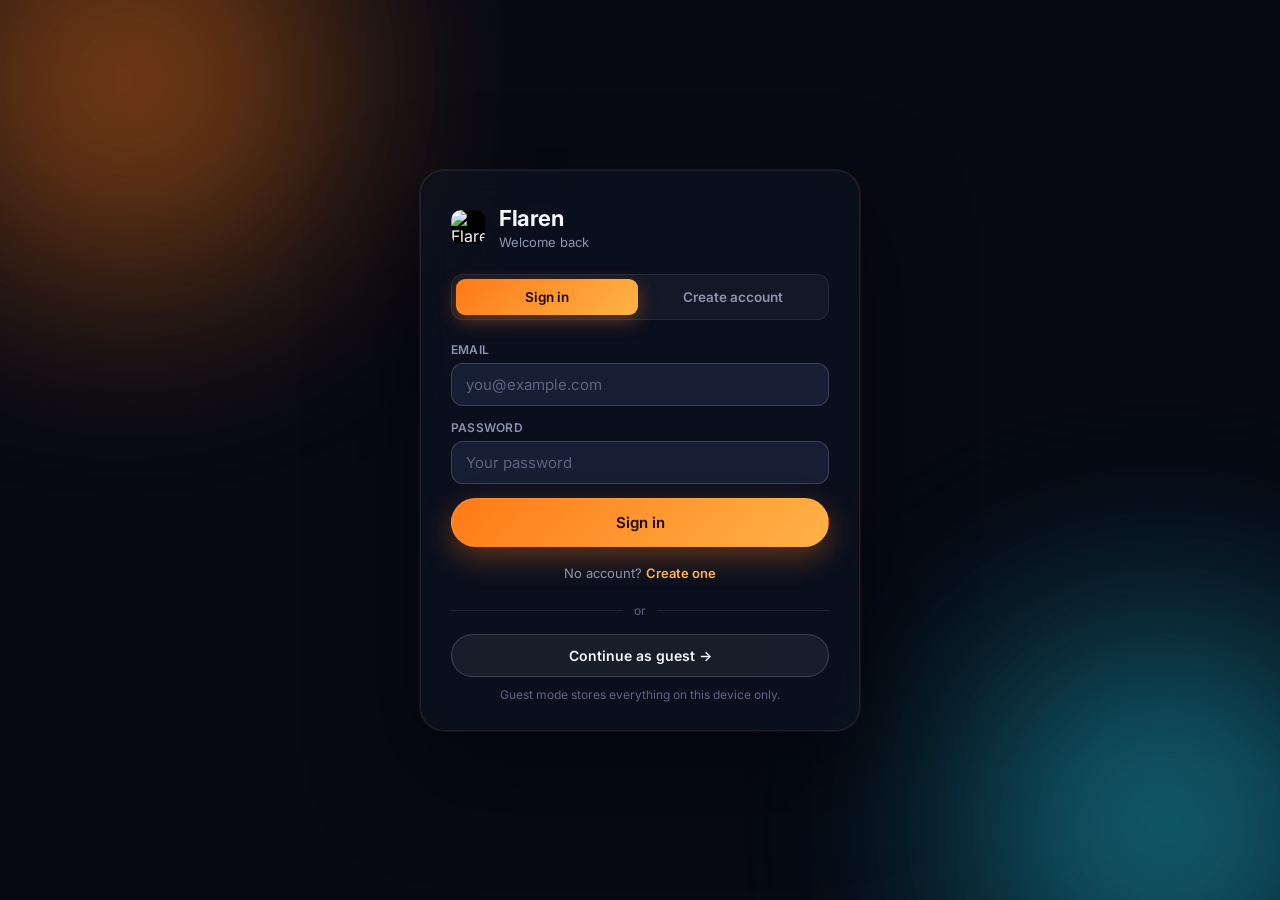
==== app.html @ 756574a3 "Update app.html" ====
<!DOCTYPE html>
<html lang="en">
<head>
  <meta charset="UTF-8" />
  <meta name="viewport" content="width=device-width, initial-scale=1.0" />
  <title>Flaren — Dashboard</title>
  <link rel="icon" type="image/png" href="images/logo.png" />
  <meta name="theme-color" content="#070A14" />
  <link rel="manifest" href="manifest.json" />
  <link rel="apple-touch-icon" href="images/logo.png" />

  <link rel="preconnect" href="https://fonts.googleapis.com" />
  <link rel="preconnect" href="https://fonts.gstatic.com" crossorigin />
  <link href="https://fonts.googleapis.com/css2?family=Inter:wght@300;400;500;600;700;800&display=swap" rel="stylesheet" />

  <link rel="stylesheet" href="style.css" />
  <script defer src="https://cloud.umami.is/script.js" data-website-id="323ddd38-4d0a-4665-8b9a-eb2e2bde48c3"></script>
</head>
<body class="app-body">

  <div class="bg-orbs" aria-hidden="true">
    <span class="orb orb-flame"></span>
    <span class="orb orb-cyan"></span>
  </div>

  <div id="app"></div>

  <script src="auth-client.js"></script>
  <script src="pomodoro.js"></script>
  <script src="calendar.js"></script>
  <script src="water.js"></script>
  <script src="ask.js"></script>
  <script src="snake-mobile.js"></script>
  <script src="app.js"></script>

  <script>
    if ("serviceWorker" in navigator) {
      window.addEventListener("load", () => navigator.serviceWorker.register("sw.js").catch(()=>{}));
    }
  </script>

</body>
</html>
---- style.css ----
/* =========================================================
   FLAREN — Flame brand design system
   ========================================================= */

:root {
  --bg:        #070A14;
  --surface:   #0F1524;
  --elevated:  #161E33;
  --border:    rgba(255,255,255,0.08);
  --border-hi: rgba(255,255,255,0.16);

  --text:      #F5F7FB;
  --muted:     #8A94AD;
  --muted-2:   #5B6480;

  --flame-1:   #FF7A18;
  --flame-2:   #FFB347;
  --cyan-1:    #22D3EE;
  --cyan-2:    #0EA5E9;

  --danger:    #F43F5E;
  --success:   #22C55E;
  --warning:   #F59E0B;

  --grad-flame: linear-gradient(135deg, #FF7A18, #FFB347);
  --grad-cyan:  linear-gradient(135deg, #22D3EE, #0EA5E9);
  --grad-hero:  linear-gradient(135deg, #FF7A18, #FF5C8A 40%, #22D3EE);

  --radius-sm: 10px;
  --radius:    16px;
  --radius-lg: 22px;

  --ease: cubic-bezier(.16,1,.3,1);
}

/* Light mode (dashboard setting) */
body.light-mode {
  --bg:        #F7F8FC;
  --surface:   #FFFFFF;
  --elevated:  #FFFFFF;
  --border:    rgba(10,20,50,0.08);
  --border-hi: rgba(10,20,50,0.16);
  --text:      #0B1220;
  --muted:     #5B6480;
  --muted-2:   #8A94AD;
}

* { box-sizing: border-box; margin: 0; padding: 0; }

html, body { height: 100%; }

body {
  font-family: 'Inter', system-ui, -apple-system, "Segoe UI", Arial, sans-serif;
  background: var(--bg);
  color: var(--text);
  -webkit-font-smoothing: antialiased;
  -moz-osx-font-smoothing: grayscale;
  overflow-x: hidden;
  min-height: 100vh;
  position: relative;
}

/* ---------- Ambient orbs ---------- */
.bg-orbs {
  position: fixed;
  inset: 0;
  z-index: 0;
  pointer-events: none;
  overflow: hidden;
}
.orb {
  position: absolute;
  border-radius: 50%;
  filter: blur(120px);
  opacity: .55;
  will-change: transform;
}
.orb-flame {
  width: 520px; height: 520px;
  background: radial-gradient(circle, #FF7A18, transparent 70%);
  top: -180px; left: -120px;
  animation: float1 16s ease-in-out infinite alternate;
}
.orb-cyan {
  width: 480px; height: 480px;
  background: radial-gradient(circle, #22D3EE, transparent 70%);
  bottom: -160px; right: -120px;
  animation: float2 18s ease-in-out infinite alternate;
}
.orb-deep {
  width: 600px; height: 600px;
  background: radial-gradient(circle, #7C3AED, transparent 70%);
  top: 40%; left: 50%;
  transform: translate(-50%,-50%);
  animation: float3 22s ease-in-out infinite alternate;
  opacity: .25;
}
@keyframes float1 { to { transform: translate(80px, 60px) scale(1.15); } }
@keyframes float2 { to { transform: translate(-60px, -80px) scale(1.1); } }
@keyframes float3 { to { transform: translate(-50%,-50%) scale(1.3) rotate(40deg); } }

/* Everything sits above the orbs */
body > *:not(.bg-orbs) { position: relative; z-index: 1; }

/* ---------- Common ---------- */
.glass {
  background: rgba(15,21,36,0.55);
  backdrop-filter: blur(24px) saturate(140%);
  -webkit-backdrop-filter: blur(24px) saturate(140%);
  border: 1px solid var(--border);
}
body.light-mode .glass {
  background: rgba(255,255,255,0.75);
}

.grad {
  background: var(--grad-hero);
  -webkit-background-clip: text;
  background-clip: text;
  color: transparent;
}

/* ---------- Buttons ---------- */
.btn {
  display: inline-flex;
  align-items: center;
  justify-content: center;
  gap: 8px;
  padding: 12px 20px;
  border-radius: 999px;
  font-weight: 600;
  font-size: 14px;
  border: 1px solid transparent;
  cursor: pointer;
  text-decoration: none;
  transition: transform .25s var(--ease), box-shadow .25s var(--ease), background .25s var(--ease), border-color .25s var(--ease);
  white-space: nowrap;
  font-family: inherit;
  color: inherit;
  background: transparent;
}
.btn-sm { padding: 8px 14px; font-size: 13px; }
.btn-lg { padding: 14px 24px; font-size: 15px; }

.btn-primary {
  background: var(--grad-flame);
  color: #1A0A00;
  box-shadow: 0 10px 30px rgba(255,122,24,.35), 0 0 0 1px rgba(255,179,71,.2) inset;
}
.btn-primary:hover {
  transform: translateY(-2px);
  box-shadow: 0 16px 40px rgba(255,122,24,.5);
}
.btn-primary .btn-arrow {
  display: inline-block;
  transition: transform .25s var(--ease);
}
.btn-primary:hover .btn-arrow { transform: translateX(4px); }

.btn-ghost {
  background: rgba(255,255,255,0.04);
  border: 1px solid var(--border-hi);
  color: var(--text);
}
.btn-ghost:hover {
  background: rgba(255,255,255,0.08);
  transform: translateY(-2px);
  border-color: rgba(34,211,238,.5);
}

.btn-secondary {
  background: rgba(255,255,255,0.06);
  border: 1px solid var(--border-hi);
  color: var(--text);
}
.btn-secondary:hover { background: rgba(255,255,255,0.1); }

.btn-danger {
  background: rgba(244,63,94,0.15);
  border: 1px solid rgba(244,63,94,0.4);
  color: #FCA5B5;
}
.btn-danger:hover { background: rgba(244,63,94,0.25); }

.btn-small { padding: 6px 12px; font-size: 12px; }

.btn:focus-visible,
a:focus-visible,
input:focus-visible,
select:focus-visible,
textarea:focus-visible,
.hamburger:focus-visible {
  outline: 2px solid var(--cyan-1);
  outline-offset: 2px;
}

/* ---------- Chip ---------- */
.chip {
  display: inline-block;
  padding: 6px 14px;
  border-radius: 999px;
  font-size: 12px;
  font-weight: 600;
  letter-spacing: .02em;
  text-transform: uppercase;
  background: rgba(255,122,24,.1);
  border: 1px solid rgba(255,122,24,.3);
  color: #FFB347;
}

/* =========================================================
   LANDING PAGE
   ========================================================= */

/* NAV */
.nav {
  position: fixed;
  top: 16px;
  left: 50%;
  transform: translateX(-50%);
  width: min(1180px, calc(100% - 32px));
  display: flex;
  align-items: center;
  justify-content: space-between;
  padding: 12px 14px 12px 18px;
  border-radius: 999px;
  z-index: 50;
  transition: box-shadow .3s var(--ease), background .3s var(--ease);
}
.nav.scrolled { box-shadow: 0 20px 60px rgba(0,0,0,.5); }

.brand {
  display: flex;
  align-items: center;
  gap: 10px;
  text-decoration: none;
  color: var(--text);
  font-weight: 700;
  letter-spacing: -0.02em;
}
.brand-logo-img {
  width: 34px;
  height: 34px;
  border-radius: 10px;
  object-fit: cover;
  background: #000;
}
.brand-text { font-size: 17px; }

.nav-links {
  display: flex;
  align-items: center;
  gap: 26px;
}
.nav-links a {
  color: var(--muted);
  text-decoration: none;
  font-size: 14px;
  font-weight: 500;
  transition: color .2s;
  position: relative;
}
.nav-links a:not(.btn)::after {
  content: "";
  position: absolute;
  left: 0; right: 100%;
  bottom: -6px;
  height: 2px;
  background: var(--grad-flame);
  transition: right .3s var(--ease);
}
.nav-links a:not(.btn):hover { color: var(--text); }
.nav-links a:not(.btn):hover::after { right: 0; }

/* HAMBURGER */
.hamburger {
  display: none;
  width: 44px;
  height: 44px;
  border-radius: 12px;
  background: rgba(255,255,255,0.05);
  border: 1px solid var(--border-hi);
  cursor: pointer;
  flex-direction: column;
  align-items: center;
  justify-content: center;
  gap: 5px;
  padding: 0;
}
.hamburger span {
  display: block;
  width: 20px;
  height: 2px;
  border-radius: 999px;
  background: var(--text);
  transition: transform .3s var(--ease), opacity .3s;
}
.hamburger.open span:nth-child(1) { transform: translateY(7px) rotate(45deg); }
.hamburger.open span:nth-child(2) { opacity: 0; }
.hamburger.open span:nth-child(3) { transform: translateY(-7px) rotate(-45deg); }

/* MOBILE MENU */
.mobile-menu {
  display: none;
  position: fixed;
  top: 84px;
  left: 16px;
  right: 16px;
  padding: 20px;
  border-radius: 20px;
  flex-direction: column;
  gap: 14px;
  z-index: 49;
  opacity: 0;
  transform: translateY(-12px);
  pointer-events: none;
  transition: opacity .3s var(--ease), transform .3s var(--ease);
}
.mobile-menu.open {
  opacity: 1;
  transform: translateY(0);
  pointer-events: auto;
}
.mobile-menu a {
  color: var(--text);
  text-decoration: none;
  padding: 12px 6px;
  font-weight: 500;
  border-bottom: 1px solid var(--border);
}
.mobile-menu a:last-child { border-bottom: 0; }

/* HERO */
.hero {
  max-width: 1180px;
  margin: 0 auto;
  padding: 160px 24px 100px;
  display: grid;
  grid-template-columns: 1.1fr 1fr;
  gap: 60px;
  align-items: center;
}
.hero-content { max-width: 620px; }

.hero-title {
  font-size: 62px;
  font-weight: 600;
  line-height: 1.05;
  letter-spacing: -0.035em;
  margin: 20px 0 22px;
}
.hero-title .line {
  display: block;
  opacity: 0;
  transform: translateY(28px);
  animation: fadeUp .9s var(--ease) forwards;
}
.hero-title .line:nth-child(1) { animation-delay: .05s; }
.hero-title .line:nth-child(2) { animation-delay: .15s; }
.hero-title .line:nth-child(3) { animation-delay: .25s; }

@keyframes fadeUp {
  to { opacity: 1; transform: translateY(0); }
}

.chip {
  opacity: 0;
  transform: translateY(20px);
  animation: fadeUp .8s var(--ease) .0s forwards;
}

.hero-sub {
  font-size: 17px;
  line-height: 1.6;
  color: var(--muted);
  max-width: 540px;
  margin-bottom: 32px;
  opacity: 0;
  transform: translateY(20px);
  animation: fadeUp .8s var(--ease) .35s forwards;
}

.hero-actions {
  display: flex;
  gap: 12px;
  flex-wrap: wrap;
  margin-bottom: 22px;
  opacity: 0;
  transform: translateY(20px);
  animation: fadeUp .8s var(--ease) .5s forwards;
}

.hero-hint {
  color: var(--muted-2);
  font-size: 13px;
  display: flex;
  align-items: center;
  gap: 8px;
  opacity: 0;
  transform: translateY(20px);
  animation: fadeUp .8s var(--ease) .65s forwards;
}
.dot-live {
  width: 8px; height: 8px;
  border-radius: 50%;
  background: var(--success);
  box-shadow: 0 0 0 0 rgba(34,197,94,.6);
  animation: pulseDot 2s ease-out infinite;
}
@keyframes pulseDot {
  0% { box-shadow: 0 0 0 0 rgba(34,197,94,.6); }
  100% { box-shadow: 0 0 0 12px rgba(34,197,94,0); }
}

/* HERO PREVIEW (fake app) */
.hero-preview {
  border-radius: 22px;
  padding: 14px;
  box-shadow: 0 40px 80px rgba(0,0,0,.5), 0 0 0 1px rgba(255,255,255,.06);
  opacity: 0;
  transform: translateY(40px) scale(.96);
  animation: fadeUp 1s var(--ease) .4s forwards;
}
.preview-topbar {
  display: flex;
  align-items: center;
  gap: 6px;
  padding: 4px 4px 12px;
}
.preview-topbar .dot { width: 10px; height: 10px; border-radius: 50%; }
.dot.red { background: #FF5F56; }
.dot.amber { background: #FFBD2E; }
.dot.green { background: #27C93F; }
.preview-url {
  margin-left: 12px;
  font-size: 11px;
  color: var(--muted-2);
  background: rgba(255,255,255,.04);
  padding: 4px 10px;
  border-radius: 6px;
}
.preview-body {
  display: grid;
  grid-template-columns: 60px 1fr;
  gap: 10px;
  border-radius: 14px;
  overflow: hidden;
  background: rgba(0,0,0,0.3);
  padding: 12px;
  min-height: 300px;
}
.preview-side {
  border-radius: 10px;
  background: linear-gradient(180deg, rgba(255,122,24,.15), rgba(34,211,238,.1));
}
.preview-main { display: flex; flex-direction: column; gap: 10px; }
.preview-search {
  height: 36px;
  border-radius: 10px;
  background: linear-gradient(90deg, rgba(255,122,24,.35), rgba(34,211,238,.35));
  animation: shimmer 3s linear infinite;
  background-size: 200% 100%;
}
@keyframes shimmer {
  0% { background-position: 0% 0; }
  100% { background-position: 200% 0; }
}
.preview-grid {
  display: grid;
  grid-template-columns: repeat(3, 1fr);
  gap: 8px;
  flex: 1;
}
.preview-card {
  border-radius: 10px;
  background: rgba(255,255,255,0.05);
  border: 1px solid var(--border);
  animation: pulseCard 3s ease-in-out infinite;
}
.preview-card:nth-child(2) { animation-delay: .2s; }
.preview-card:nth-child(3) { animation-delay: .4s; }
.preview-card:nth-child(5) { animation-delay: .6s; }
@keyframes pulseCard {
  0%, 100% { opacity: .7; }
  50% { opacity: 1; }
}

/* SECTIONS */
.section {
  max-width: 1180px;
  margin: 0 auto;
  padding: 100px 24px;
}
.section-head {
  text-align: center;
  margin-bottom: 60px;
}
.section-head h2 {
  font-size: 44px;
  font-weight: 600;
  letter-spacing: -0.035em;
  line-height: 1.1;
  margin: 14px 0 12px;
}
.section-head p {
  color: var(--muted);
  font-size: 17px;
}

/* FEATURES */
.features-grid {
  display: grid;
  grid-template-columns: repeat(auto-fit, minmax(280px, 1fr));
  gap: 18px;
}
.feature-card {
  background: var(--surface);
  border: 1px solid var(--border);
  border-radius: var(--radius);
  padding: 26px;
  transition: transform .35s var(--ease), border-color .35s, box-shadow .35s;
  position: relative;
  overflow: hidden;
}
.feature-card::before {
  content: "";
  position: absolute;
  inset: -1px;
  border-radius: inherit;
  padding: 1px;
  background: var(--grad-flame);
  -webkit-mask: linear-gradient(#000 0 0) content-box, linear-gradient(#000 0 0);
  -webkit-mask-composite: xor;
          mask-composite: exclude;
  opacity: 0;
  transition: opacity .35s;
  pointer-events: none;
}
.feature-card:hover {
  transform: translateY(-6px);
  box-shadow: 0 24px 50px rgba(255,122,24,.15);
}
.feature-card:hover::before { opacity: 1; }

.feature-icon {
  width: 52px;
  height: 52px;
  border-radius: 14px;
  display: grid;
  place-items: center;
  font-size: 24px;
  margin-bottom: 18px;
}
.feature-icon.flame {
  background: rgba(255,122,24,.12);
  border: 1px solid rgba(255,122,24,.3);
  box-shadow: 0 0 30px rgba(255,122,24,.2);
}
.feature-icon.cyan {
  background: rgba(34,211,238,.12);
  border: 1px solid rgba(34,211,238,.3);
  box-shadow: 0 0 30px rgba(34,211,238,.2);
}
.feature-card h3 {
  font-size: 18px;
  font-weight: 600;
  margin-bottom: 8px;
  letter-spacing: -0.02em;
}
.feature-card p {
  color: var(--muted);
  font-size: 14.5px;
  line-height: 1.55;
}

/* PRICING */
.pricing-grid {
  display: grid;
  grid-template-columns: repeat(auto-fit, minmax(260px, 1fr));
  gap: 20px;
  align-items: stretch;
}
.pricing-card {
  background: var(--surface);
  border: 1px solid var(--border);
  border-radius: var(--radius-lg);
  padding: 32px 26px;
  position: relative;
  display: flex;
  flex-direction: column;
  transition: transform .35s var(--ease), border-color .35s, box-shadow .35s;
}
.pricing-card:hover {
  transform: translateY(-6px);
  border-color: var(--border-hi);
  box-shadow: 0 30px 60px rgba(0,0,0,.4);
}
.pricing-card.highlight {
  border: 1px solid rgba(255,122,24,.5);
  box-shadow: 0 0 0 1px rgba(255,122,24,.2), 0 20px 60px rgba(255,122,24,.25);
  background: linear-gradient(180deg, rgba(255,122,24,.06), transparent 40%), var(--surface);
}
.pricing-card.highlight:hover {
  box-shadow: 0 0 0 1px rgba(255,122,24,.4), 0 30px 70px rgba(255,122,24,.4);
}
.ribbon {
  position: absolute;
  top: -12px;
  left: 50%;
  transform: translateX(-50%);
  padding: 5px 14px;
  border-radius: 999px;
  background: var(--grad-flame);
  color: #1A0A00;
  font-size: 11px;
  font-weight: 700;
  letter-spacing: .06em;
  text-transform: uppercase;
  white-space: nowrap;
}
.pricing-card h3 {
  font-size: 18px;
  font-weight: 600;
  margin-bottom: 14px;
  letter-spacing: -0.02em;
}
.price {
  font-size: 44px;
  font-weight: 700;
  letter-spacing: -0.04em;
  margin-bottom: 24px;
}
.price span { background: var(--grad-hero); -webkit-background-clip: text; background-clip: text; color: transparent; }
.price small {
  font-size: 14px;
  font-weight: 400;
  color: var(--muted);
  margin-left: 6px;
}
.pricing-card ul {
  list-style: none;
  margin-bottom: 26px;
  flex: 1;
}
.pricing-card li {
  padding: 8px 0;
  font-size: 14.5px;
  color: var(--muted);
  border-bottom: 1px solid var(--border);
  position: relative;
  padding-left: 22px;
}
.pricing-card li:last-child { border-bottom: 0; }
.pricing-card li::before {
  content: "✓";
  position: absolute;
  left: 0;
  color: var(--cyan-1);
  font-weight: 700;
}

/* FAQ */
.faq-list { max-width: 760px; margin: 0 auto; display: flex; flex-direction: column; gap: 12px; }
.faq-item {
  background: var(--surface);
  border: 1px solid var(--border);
  border-radius: var(--radius);
  padding: 18px 22px;
  transition: border-color .3s, transform .3s var(--ease);
}
.faq-item[open] { border-color: rgba(255,122,24,.4); }
.faq-item summary {
  cursor: pointer;
  font-weight: 600;
  font-size: 15px;
  list-style: none;
  display: flex;
  justify-content: space-between;
  align-items: center;
  gap: 16px;
}
.faq-item summary::-webkit-details-marker { display: none; }
.faq-item summary::after {
  content: "+";
  font-size: 22px;
  color: var(--flame-1);
  transition: transform .3s var(--ease);
  font-weight: 300;
}
.faq-item[open] summary::after { transform: rotate(45deg); }
.faq-item p {
  color: var(--muted);
  font-size: 14.5px;
  line-height: 1.6;
  margin-top: 12px;
}

/* FOOTER */
.footer {
  max-width: 1180px;
  margin: 60px auto 0;
  padding: 40px 24px 60px;
  display: flex;
  align-items: center;
  justify-content: space-between;
  gap: 20px;
  border-top: 1px solid var(--border);
  flex-wrap: wrap;
}
.footer-brand {
  display: flex;
  align-items: center;
  gap: 10px;
  font-weight: 700;
  font-size: 16px;
}
.footer-copy { color: var(--muted-2); font-size: 13px; }

/* Scroll reveal */
.reveal {
  opacity: 0;
  transform: translateY(30px);
  transition: opacity .8s var(--ease), transform .8s var(--ease);
}
.reveal.in-view { opacity: 1; transform: translateY(0); }

/* =========================================================
   DASHBOARD
   ========================================================= */

.app-body { overflow-x: hidden; }

.app-layout {
  display: flex;
  min-height: 100vh;
  position: relative;
}

/* SIDEBAR */
.sidebar {
  width: 260px;
  flex: none;
  background: var(--surface);
  border-right: 1px solid var(--border);
  padding: 22px 16px;
  display: flex;
  flex-direction: column;
  position: sticky;
  top: 0;
  height: 100vh;
  overflow-y: auto;
  z-index: 40;
  transition: transform .35s var(--ease);
}
.sidebar .brand {
  padding: 0 8px 22px;
  border-bottom: 1px solid var(--border);
  margin-bottom: 18px;
}
.sidebar .brand h1 {
  font-size: 16px;
  font-weight: 700;
  letter-spacing: -0.02em;
}
.sidebar .brand p {
  font-size: 11px;
  color: var(--muted-2);
  margin-top: 3px;
}

.sidebar-menu {
  display: flex;
  flex-direction: column;
  gap: 4px;
  flex: 1;
}
.menu-button {
  display: flex;
  align-items: center;
  gap: 12px;
  padding: 11px 12px;
  border-radius: 12px;
  background: transparent;
  border: 1px solid transparent;
  color: var(--muted);
  font-family: inherit;
  font-size: 14.5px;
  font-weight: 500;
  cursor: pointer;
  text-align: left;
  position: relative;
  transition: all .25s var(--ease);
  width: 100%;
}
.menu-button:hover {
  color: var(--text);
  background: rgba(255,255,255,0.04);
}
.menu-button.active {
  color: var(--text);
  background: linear-gradient(90deg, rgba(255,122,24,.12), rgba(255,122,24,.02));
  border-color: rgba(255,122,24,.25);
}
.menu-button.active::before {
  content: "";
  position: absolute;
  left: -16px;
  top: 50%;
  transform: translateY(-50%);
  width: 3px;
  height: 22px;
  border-radius: 999px;
  background: var(--grad-flame);
  box-shadow: 0 0 12px rgba(255,122,24,.7);
}
.menu-button.active span { color: var(--text); }

#backHome { margin-top: 14px; }

/* MAIN */
.main-content {
  flex: 1;
  padding: 28px 32px 60px;
  min-width: 0;
  max-width: 1400px;
}

/* TOPBAR */
.topbar {
  display: flex;
  align-items: flex-start;
  justify-content: space-between;
  gap: 20px;
  margin-bottom: 26px;
  flex-wrap: wrap;
}
.topbar h2 {
  font-size: 26px;
  font-weight: 600;
  letter-spacing: -0.025em;
}
.topbar p {
  color: var(--muted);
  margin-top: 6px;
  font-size: 14px;
}

.dash-actions {
  display: flex;
  gap: 10px;
  align-items: center;
  flex-wrap: wrap;
}

/* INPUTS */
input, textarea, select {
  font-family: inherit;
  font-size: 14px;
  padding: 11px 14px;
  border: 1px solid var(--border-hi);
  border-radius: 12px;
  background: var(--elevated);
  color: var(--text);
  outline: none;
  width: 100%;
  transition: border-color .2s, box-shadow .2s;
}
input::placeholder, textarea::placeholder { color: var(--muted-2); }
input:focus, textarea:focus, select:focus {
  border-color: var(--flame-1);
  box-shadow: 0 0 0 3px rgba(255,122,24,.15);
}
textarea { resize: vertical; min-height: 90px; }

/* DASH HERO CARD */
.dash-hero {
  position: relative;
  border-radius: 20px;
  padding: 26px 28px;
  margin-bottom: 26px;
  overflow: hidden;
  background: var(--surface);
  border: 1px solid var(--border);
}
.dash-hero::before {
  content: "";
  position: absolute;
  inset: 0;
  border-radius: inherit;
  padding: 1px;
  background: linear-gradient(120deg, #FF7A18, #FF5C8A, #22D3EE, #FF7A18);
  background-size: 300% 300%;
  -webkit-mask: linear-gradient(#000 0 0) content-box, linear-gradient(#000 0 0);
  -webkit-mask-composite: xor;
          mask-composite: exclude;
  animation: borderFlow 8s linear infinite;
  pointer-events: none;
}
@keyframes borderFlow {
  0%   { background-position: 0% 50%; }
  100% { background-position: 300% 50%; }
}
.dash-hero::after {
  content: "";
  position: absolute;
  inset: 0;
  background: radial-gradient(circle at 85% 20%, rgba(255,122,24,.12), transparent 45%),
              radial-gradient(circle at 15% 90%, rgba(34,211,238,.1), transparent 45%);
  pointer-events: none;
}
.dash-hero-inner { position: relative; z-index: 1; }

.dash-clock {
  position: absolute;
  top: 22px;
  right: 26px;
  text-align: right;
  z-index: 2;
}
.dash-clock .time {
  font-size: 30px;
  font-weight: 300;
  letter-spacing: -0.03em;
  line-height: 1;
  font-variant-numeric: tabular-nums;
  background: var(--grad-hero);
  -webkit-background-clip: text;
  background-clip: text;
  color: transparent;
}
.dash-clock .date {
  font-size: 12px;
  color: var(--muted-2);
  margin-top: 5px;
}

.dash-hero h2 {
  font-size: 20px;
  font-weight: 600;
  margin-bottom: 6px;
}
.dash-hero p {
  color: var(--muted);
  font-size: 13.5px;
  margin-bottom: 18px;
}

.dash-search-wrap {
  display: flex;
  gap: 8px;
  align-items: center;
  background: rgba(255,255,255,0.04);
  border: 1px solid var(--border-hi);
  border-radius: 14px;
  padding: 6px 6px 6px 6px;
  max-width: 680px;
  transition: box-shadow .3s;
}
.dash-search-wrap:focus-within {
  box-shadow: 0 0 0 3px rgba(255,122,24,.2);
  border-color: var(--flame-1);
}
.dash-search-wrap select {
  background: rgba(255,255,255,0.05);
  border: none;
  color: var(--text);
  font-weight: 600;
  padding: 9px 12px;
  border-radius: 10px;
  width: auto;
  cursor: pointer;
}
.dash-search-wrap select:focus { box-shadow: none; }
.dash-search-wrap input {
  background: transparent;
  border: none;
  padding: 10px 8px;
  flex: 1;
  font-size: 15px;
}
.dash-search-wrap input:focus { box-shadow: none; }
.dash-search-wrap button {
  background: var(--grad-flame);
  color: #1A0A00;
  border: none;
  padding: 10px 22px;
  border-radius: 10px;
  font-weight: 700;
  cursor: pointer;
  font-family: inherit;
  transition: transform .2s var(--ease), box-shadow .2s;
}
.dash-search-wrap button:hover {
  transform: scale(1.04);
  box-shadow: 0 8px 24px rgba(255,122,24,.4);
}

/* SERVICE GRID */
.service-grid {
  display: grid;
  grid-template-columns: repeat(auto-fill, minmax(230px, 1fr));
  gap: 16px;
}

.service-card {
  background: var(--surface);
  border: 1px solid var(--border);
  border-radius: var(--radius);
  padding: 20px;
  position: relative;
  transition: transform .3s var(--ease), border-color .3s, box-shadow .3s;
  overflow: hidden;
}
.service-card::before {
  content: "";
  position: absolute;
  inset: 0;
  border-radius: inherit;
  background: radial-gradient(circle at var(--mx, 50%) var(--my, 0%), rgba(255,122,24,.14), transparent 55%);
  opacity: 0;
  transition: opacity .35s;
  pointer-events: none;
}
.service-card:hover {
  transform: translateY(-4px);
  border-color: rgba(255,122,24,.35);
  box-shadow: 0 20px 45px rgba(255,122,24,.15);
}
.service-card:hover::before { opacity: 1; }

.service-icon {
  width: 46px;
  height: 46px;
  border-radius: 12px;
  display: grid;
  place-items: center;
  background: rgba(255,122,24,.1);
  border: 1px solid rgba(255,122,24,.25);
  font-size: 22px;
  margin-bottom: 14px;
  transition: box-shadow .3s;
}
.service-card:hover .service-icon {
  box-shadow: 0 0 24px rgba(255,122,24,.35);
}

.service-card h3 {
  font-size: 15.5px;
  font-weight: 600;
  margin-bottom: 6px;
  letter-spacing: -0.01em;
}
.service-card p {
  color: var(--muted);
  font-size: 13px;
  line-height: 1.5;
  min-height: 36px;
}

.fav-star {
  position: absolute;
  top: 14px;
  right: 14px;
  background: rgba(255,255,255,0.05);
  border: 1px solid var(--border);
  width: 32px;
  height: 32px;
  border-radius: 10px;
  cursor: pointer;
  font-size: 15px;
  display: grid;
  place-items: center;
  padding: 0;
  transition: all .2s var(--ease);
}
.fav-star:hover {
  transform: scale(1.1);
  border-color: rgba(255,122,24,.5);
  background: rgba(255,122,24,.1);
}

.card-actions {
  display: flex;
  gap: 6px;
  margin-top: 16px;
  flex-wrap: wrap;
}

.open-button {
  background: var(--grad-flame) !important;
  color: #1A0A00 !important;
  border: none !important;
}
.open-button:hover { box-shadow: 0 8px 20px rgba(255,122,24,.4); }

/* SECTIONS */
.section-title {
  display: flex;
  justify-content: space-between;
  align-items: center;
  margin: 30px 0 14px;
}
.section-title h2 {
  font-size: 18px;
  font-weight: 600;
  letter-spacing: -0.02em;
}
.section-title span { color: var(--muted-2); font-size: 13px; }

/* LIST ITEMS */
.list-item {
  background: var(--surface);
  border: 1px solid var(--border);
  border-radius: var(--radius);
  padding: 18px;
  margin-bottom: 10px;
  position: relative;
  transition: border-color .3s, transform .3s var(--ease);
}
.list-item:hover {
  border-color: var(--border-hi);
  transform: translateY(-2px);
}
.list-item h4 {
  font-size: 15px;
  font-weight: 600;
  margin-bottom: 6px;
  letter-spacing: -0.01em;
}
.list-item p {
  color: var(--muted);
  font-size: 13.5px;
  line-height: 1.55;
  white-space: pre-wrap;
}

.badge {
  display: inline-block;
  font-size: 11px;
  padding: 3px 9px;
  border-radius: 999px;
  margin-right: 5px;
  font-weight: 600;
  letter-spacing: .02em;
  text-transform: uppercase;
}
.badge-high { background: rgba(244,63,94,.15); color: #FCA5B5; border: 1px solid rgba(244,63,94,.3); }
.badge-medium { background: rgba(245,158,11,.15); color: #FCD34D; border: 1px solid rgba(245,158,11,.3); }
.badge-low { background: rgba(34,197,94,.15); color: #86EFAC; border: 1px solid rgba(34,197,94,.3); }
.badge-done { background: rgba(34,211,238,.15); color: #67E8F9; border: 1px solid rgba(34,211,238,.3); }

.task-done h4 { text-decoration: line-through; opacity: .55; }

/* FORMS */
.form-row { display: grid; grid-template-columns: 1fr 1fr; gap: 10px; margin-bottom: 10px; }
.form-col { margin-bottom: 10px; }

/* MODAL */
.modal-backdrop {
  position: fixed !important;
  top: 0 !important;
  left: 0 !important;
  right: 0 !important;
  bottom: 0 !important;
  width: 100vw !important;
  height: 100vh !important;
  height: 100dvh !important;
  background: rgba(0,0,0,0.7);
  backdrop-filter: blur(8px);
  -webkit-backdrop-filter: blur(8px);
  display: flex !important;
  align-items: center;
  justify-content: center;
  z-index: 9999 !important;
  padding: 20px;
  animation: fadeIn .25s var(--ease);
  overflow-y: auto;
}
@keyframes fadeIn { from { opacity: 0; } to { opacity: 1; } }

.modal {
  background: var(--surface);
  border: 1px solid var(--border-hi);
  border-radius: 20px;
  padding: 26px;
  width: 100%;
  max-width: 480px;
  max-height: 90vh;
  overflow-y: auto;
  box-shadow: 0 40px 100px rgba(0,0,0,.6), 0 0 0 1px rgba(255,122,24,.15);
  animation: modalIn .35s var(--ease);
}
@keyframes modalIn {
  from { opacity: 0; transform: scale(.96) translateY(10px); }
  to { opacity: 1; transform: scale(1) translateY(0); }
}
.modal h3 {
  font-size: 20px;
  font-weight: 600;
  margin-bottom: 18px;
  letter-spacing: -0.02em;
}
.modal-actions {
  display: flex;
  gap: 10px;
  justify-content: flex-end;
  margin-top: 18px;
  flex-wrap: wrap;
}

/* ONBOARDING */
.onboarding-modal { text-align: center; max-width: 440px; padding: 34px 28px; }
.onb-icon { font-size: 56px; margin-bottom: 14px; line-height: 1; }
.onboarding-modal h3 { font-size: 22px; margin-bottom: 10px; }
.onb-body {
  color: var(--muted);
  font-size: 15px;
  line-height: 1.6;
  margin-bottom: 22px;
  min-height: 66px;
}
.onb-dots {
  display: flex;
  justify-content: center;
  gap: 8px;
  margin-bottom: 22px;
}
.onb-dots span {
  width: 8px;
  height: 8px;
  border-radius: 999px;
  background: var(--border-hi);
  transition: all .3s var(--ease);
}
.onb-dots span.active {
  background: var(--grad-flame);
  width: 22px;
}
.onboarding-modal .modal-actions { justify-content: center; }

/* EMPTY */
.empty {
  text-align: center;
  color: var(--muted);
  padding: 40px 20px;
  background: var(--surface);
  border: 1px dashed var(--border-hi);
  border-radius: var(--radius);
  font-size: 14px;
}

/* TOAST */
.toast {
  position: fixed;
  bottom: 24px;
  right: 24px;
  background: var(--elevated);
  color: var(--text);
  padding: 14px 20px;
  border-radius: 12px;
  border: 1px solid var(--border-hi);
  z-index: 300;
  font-size: 14px;
  font-weight: 500;
  box-shadow: 0 20px 50px rgba(0,0,0,.5), 0 0 0 1px rgba(255,122,24,.2);
  animation: toastIn .3s var(--ease);
}
@keyframes toastIn {
  from { opacity: 0; transform: translateX(40px); }
  to { opacity: 1; transform: translateX(0); }
}

/* GAMES */
.games-grid {
  display: grid;
  grid-template-columns: repeat(auto-fit, minmax(320px, 1fr));
  gap: 20px;
}
.game-card {
  background: var(--surface);
  border: 1px solid var(--border);
  border-radius: var(--radius);
  padding: 22px;
  transition: border-color .3s, box-shadow .3s;
}
.game-card:hover {
  border-color: rgba(34,211,238,.35);
  box-shadow: 0 20px 45px rgba(34,211,238,.1);
}
.game-card h3 { font-size: 17px; font-weight: 600; margin-bottom: 6px; }
.game-card p { color: var(--muted); font-size: 13px; margin-bottom: 14px; }
.game-card canvas {
  width: 100%;
  height: auto;
  border-radius: 12px;
  display: block;
  margin-bottom: 14px;
  background: #05070F;
  border: 1px solid var(--border);
}
.game-actions { display: flex; align-items: center; gap: 12px; flex-wrap: wrap; }
.game-score { font-weight: 700; color: var(--flame-1); font-variant-numeric: tabular-nums; }

.memory-board {
  display: grid;
  grid-template-columns: repeat(4, 1fr);
  gap: 8px;
  margin-bottom: 12px;
}
.memory-card {
  aspect-ratio: 1;
  display: grid;
  place-items: center;
  background: linear-gradient(135deg, #FF7A18, #FF5C8A);
  color: white;
  font-size: 26px;
  border-radius: 12px;
  cursor: pointer;
  user-select: none;
  transition: transform .2s var(--ease), background .2s;
}
.memory-card:hover { transform: scale(1.06); }
.memory-card.open {
  background: var(--elevated);
  border: 1px solid var(--border-hi);
  color: var(--text);
}

.reaction-box {
  background: var(--elevated);
  color: var(--text);
  padding: 46px 20px;
  border-radius: 14px;
  text-align: center;
  font-size: 18px;
  font-weight: 700;
  cursor: pointer;
  user-select: none;
  margin-bottom: 12px;
  border: 1px solid var(--border-hi);
  transition: background .2s, color .2s;
}

/* MOBILE HAMBURGER (app) */
.app-burger {
  display: none;
  position: fixed;
  top: 16px;
  left: 16px;
  width: 46px;
  height: 46px;
  border-radius: 12px;
  background: var(--elevated);
  border: 1px solid var(--border-hi);
  cursor: pointer;
  flex-direction: column;
  align-items: center;
  justify-content: center;
  gap: 5px;
  z-index: 60;
}
.app-burger span {
  display: block;
  width: 20px;
  height: 2px;
  border-radius: 999px;
  background: var(--text);
  transition: transform .3s var(--ease), opacity .3s;
}
.app-burger.open span:nth-child(1) { transform: translateY(7px) rotate(45deg); }
.app-burger.open span:nth-child(2) { opacity: 0; }
.app-burger.open span:nth-child(3) { transform: translateY(-7px) rotate(-45deg); }

.sidebar-backdrop {
  display: none;
  position: fixed;
  inset: 0;
  background: rgba(0,0,0,.6);
  backdrop-filter: blur(4px);
  -webkit-backdrop-filter: blur(4px);
  z-index: 39;
  opacity: 0;
  transition: opacity .3s;
}
.sidebar-backdrop.show { opacity: 1; }

/* =========================================================
   RESPONSIVE
   ========================================================= */

@media (max-width: 960px) {
  .hero {
    grid-template-columns: 1fr;
    padding: 130px 22px 70px;
    gap: 40px;
  }
  .hero-title { font-size: 48px; }
  .hero-preview { max-width: 520px; }
  .section-head h2 { font-size: 34px; }
  .footer { flex-direction: column; text-align: center; }
}

@media (max-width: 760px) {
  /* Landing */
  .nav { padding: 10px 12px 10px 16px; }
  .nav-links { display: none; }
  .hamburger { display: flex; }
  .mobile-menu { display: flex; }
  .hero { padding: 110px 20px 60px; }
  .hero-title { font-size: 38px; letter-spacing: -0.03em; }
  .hero-sub { font-size: 15px; }
  .btn-lg { padding: 12px 20px; font-size: 14px; }
  .section { padding: 70px 20px; }
  .section-head h2 { font-size: 28px; }
  .section-head p { font-size: 15px; }
  .footer { padding: 30px 20px 50px; }
  .footer-copy { font-size: 12px; }

  /* App */
  .app-burger { display: flex; }
  .sidebar {
    position: fixed;
    top: 0;
    left: 0;
    width: 260px;
    transform: translateX(-105%);
    box-shadow: 20px 0 60px rgba(0,0,0,.6);
  }
  .sidebar.open { transform: translateX(0); }
  .sidebar-backdrop { display: block; pointer-events: none; }
  .sidebar-backdrop.show { pointer-events: auto; }
  .main-content { padding: 80px 16px 50px; }
  .topbar h2 { font-size: 22px; }
  .dash-clock { position: static; text-align: left; margin-bottom: 16px; }
  .dash-hero { padding: 20px; }
  .dash-search-wrap { flex-direction: column; align-items: stretch; }
  .dash-search-wrap select { width: 100%; }
  .dash-search-wrap button { width: 100%; }
  .form-row { grid-template-columns: 1fr; }
  .toast { left: 16px; right: 16px; bottom: 16px; }
  .service-grid { grid-template-columns: 1fr; }
  .games-grid { grid-template-columns: 1fr; }
}

@media (prefers-reduced-motion: reduce) {
  *, *::before, *::after {
    animation-duration: 0.01ms !important;
    animation-iteration-count: 1 !important;
    transition-duration: 0.01ms !important;
  }
  .reveal, .feature-card, .pricing-card { opacity: 1 !important; transform: none !important; }
}
/* =========================================================
   TASK UPGRADES + NOTIFICATIONS
   ========================================================= */

.task-card {
  background: var(--surface);
  border: 1px solid var(--border);
  border-radius: 16px;
  padding: 18px;
  margin-bottom: 10px;
  position: relative;
  transition: border-color .3s, transform .3s var(--ease);
}
.task-card:hover {
  border-color: var(--border-hi);
  transform: translateY(-2px);
}
.task-card.overdue {
  border-color: rgba(244,63,94,.4);
  box-shadow: 0 0 0 1px rgba(244,63,94,.15);
}
.task-card.done h4 { text-decoration: line-through; opacity: .5; }
.task-card.done { opacity: .7; }

.task-head {
  display: flex;
  align-items: flex-start;
  gap: 12px;
}
.task-check {
  flex: none;
  width: 22px;
  height: 22px;
  margin-top: 2px;
  border-radius: 6px;
  border: 2px solid var(--border-hi);
  background: transparent;
  cursor: pointer;
  display: grid;
  place-items: center;
  transition: all .2s var(--ease);
  padding: 0;
}
.task-check:hover { border-color: var(--flame-1); }
.task-check.checked {
  background: var(--grad-flame);
  border-color: transparent;
  color: #1A0A00;
  font-weight: 800;
  font-size: 13px;
}

.task-body { flex: 1; min-width: 0; }
.task-body h4 {
  font-size: 15px;
  font-weight: 600;
  margin-bottom: 4px;
  letter-spacing: -0.01em;
  word-break: break-word;
}
.task-body p {
  color: var(--muted);
  font-size: 13px;
  line-height: 1.5;
  white-space: pre-wrap;
  margin-bottom: 8px;
  word-break: break-word;
}

.task-meta {
  display: flex;
  align-items: center;
  gap: 8px;
  flex-wrap: wrap;
  margin-top: 6px;
}
.task-due {
  display: inline-flex;
  align-items: center;
  gap: 5px;
  font-size: 12px;
  font-weight: 600;
  padding: 4px 10px;
  border-radius: 999px;
  background: rgba(255,255,255,0.04);
  border: 1px solid var(--border-hi);
  color: var(--muted);
}
.task-due.soon {
  background: rgba(245,158,11,.15);
  border-color: rgba(245,158,11,.4);
  color: #FCD34D;
}
.task-due.overdue {
  background: rgba(244,63,94,.15);
  border-color: rgba(244,63,94,.4);
  color: #FCA5B5;
}
.task-due.done {
  background: rgba(34,211,238,.15);
  border-color: rgba(34,211,238,.4);
  color: #67E8F9;
}
.bell-icon {
  display: inline-block;
  font-size: 13px;
  opacity: .8;
}

.task-actions {
  display: flex;
  gap: 6px;
  margin-top: 12px;
  flex-wrap: wrap;
}

/* Notification permission banner */
.notif-banner {
  background: linear-gradient(135deg, rgba(255,122,24,.12), rgba(34,211,238,.08));
  border: 1px solid rgba(255,122,24,.3);
  border-radius: 16px;
  padding: 18px 20px;
  margin-bottom: 20px;
  display: flex;
  align-items: center;
  justify-content: space-between;
  gap: 16px;
  flex-wrap: wrap;
}
.notif-banner p {
  font-size: 14px;
  color: var(--text);
  margin: 0;
  flex: 1;
  min-width: 200px;
}
.notif-banner .btn { flex: none; }
/* Lock background scroll while a modal is open */
body.modal-open {
  overflow: hidden;
}
/* =========================================================
   AUTH PAGE
   ========================================================= */
.auth-page {
  min-height: 100vh;
  min-height: 100dvh;
  display: flex;
  align-items: center;
  justify-content: center;
  padding: 24px;
  position: relative;
  overflow: hidden;
}

.auth-bg {
  position: fixed;
  inset: 0;
  pointer-events: none;
  overflow: hidden;
  z-index: 0;
}
.auth-bg .orb { position: absolute; border-radius: 50%; filter: blur(120px); opacity: .5; }
.auth-bg .orb-flame {
  width: 480px; height: 480px;
  background: radial-gradient(circle, #FF7A18, transparent 70%);
  top: -160px; left: -120px;
  animation: float1 16s ease-in-out infinite alternate;
}
.auth-bg .orb-cyan {
  width: 460px; height: 460px;
  background: radial-gradient(circle, #22D3EE, transparent 70%);
  bottom: -160px; right: -120px;
  animation: float2 18s ease-in-out infinite alternate;
}

.auth-card {
  position: relative;
  z-index: 1;
  width: 100%;
  max-width: 440px;
  padding: 34px 30px 28px;
  border-radius: 24px;
  box-shadow: 0 40px 100px rgba(0,0,0,.55), 0 0 0 1px rgba(255,122,24,.12);
  animation: modalIn .45s var(--ease);
}

.auth-brand {
  display: flex;
  align-items: center;
  gap: 14px;
  margin-bottom: 24px;
}
.auth-brand h1 { font-size: 22px; font-weight: 700; letter-spacing: -0.02em; }
.auth-brand p  { font-size: 13px; color: var(--muted); margin-top: 3px; }

.auth-tabs {
  display: flex;
  gap: 4px;
  background: rgba(255,255,255,0.04);
  border: 1px solid var(--border);
  border-radius: 12px;
  padding: 4px;
  margin-bottom: 22px;
}
.auth-tab {
  flex: 1;
  padding: 10px 12px;
  border-radius: 9px;
  border: none;
  background: transparent;
  color: var(--muted);
  font-family: inherit;
  font-size: 13.5px;
  font-weight: 600;
  cursor: pointer;
  transition: all .25s var(--ease);
}
.auth-tab:hover { color: var(--text); }
.auth-tab.active {
  background: var(--grad-flame);
  color: #1A0A00;
  box-shadow: 0 6px 18px rgba(255,122,24,.35);
}

.auth-form {
  display: flex;
  flex-direction: column;
  gap: 14px;
}
.auth-label {
  display: block;
  font-size: 12px;
  font-weight: 600;
  color: var(--muted);
  letter-spacing: .02em;
  text-transform: uppercase;
}
.auth-label input {
  margin-top: 6px;
  text-transform: none;
  letter-spacing: 0;
  font-size: 15px;
}

.auth-legal {
  font-size: 11.5px;
  color: var(--muted-2);
  line-height: 1.5;
  margin-top: 2px;
}

.auth-alt {
  text-align: center;
  font-size: 13px;
  color: var(--muted);
  margin-top: 18px;
}
.auth-alt a { color: var(--flame-2); text-decoration: none; font-weight: 600; }
.auth-alt a:hover { text-decoration: underline; }

.auth-divider {
  display: flex;
  align-items: center;
  gap: 12px;
  margin: 22px 0 16px;
  color: var(--muted-2);
  font-size: 12px;
}
.auth-divider::before,
.auth-divider::after {
  content: "";
  flex: 1;
  height: 1px;
  background: var(--border);
}

.auth-hint {
  text-align: center;
  font-size: 12px;
  color: var(--muted-2);
  margin-top: 10px;
}

/* Sidebar user chip */
.sidebar-user {
  margin-top: auto;
  padding: 14px 4px 4px;
  border-top: 1px solid var(--border);
}
.user-chip {
  display: flex;
  align-items: center;
  gap: 10px;
  padding: 10px;
  border-radius: 12px;
  background: rgba(255,255,255,0.03);
  border: 1px solid var(--border);
}
.user-chip.guest {
  background: rgba(34,211,238,.06);
  border-color: rgba(34,211,238,.2);
}
.user-avatar {
  width: 34px;
  height: 34px;
  flex: none;
  border-radius: 10px;
  display: grid;
  place-items: center;
  background: var(--grad-flame);
  color: #1A0A00;
  font-weight: 800;
  font-size: 14px;
}
.user-chip.guest .user-avatar {
  background: var(--grad-cyan);
  color: #052026;
}
.user-meta { min-width: 0; }
.user-meta strong {
  display: block;
  font-size: 13px;
  font-weight: 600;
  white-space: nowrap;
  overflow: hidden;
  text-overflow: ellipsis;
}
.user-meta small {
  display: block;
  font-size: 11px;
  color: var(--muted-2);
  white-space: nowrap;
  overflow: hidden;
  text-overflow: ellipsis;
}
/* ============ AUTH ERROR BOX ============ */
.auth-error {
  background: rgba(244,63,94,.12);
  border: 1px solid rgba(244,63,94,.4);
  color: #FCA5B5;
  padding: 10px 14px;
  border-radius: 10px;
  font-size: 13.5px;
  line-height: 1.45;
  margin-bottom: 14px;
  animation: fadeIn .25s var(--ease);
}
/* =========================================================
   POMODORO / FOCUS TIMER
   ========================================================= */
.pomo-wrap {
  display: grid;
  grid-template-columns: 1fr 240px;
  gap: 24px;
  align-items: start;
}

.pomo-card {
  background: var(--surface);
  border: 1px solid var(--border);
  border-radius: 24px;
  padding: 36px 28px;
  text-align: center;
  position: relative;
  overflow: hidden;
}
.pomo-card::before {
  content: "";
  position: absolute;
  inset: 0;
  border-radius: inherit;
  padding: 1px;
  background: linear-gradient(120deg, #FF7A18, #FF5C8A, #22D3EE, #FF7A18);
  background-size: 300% 300%;
  -webkit-mask: linear-gradient(#000 0 0) content-box, linear-gradient(#000 0 0);
  -webkit-mask-composite: xor;
          mask-composite: exclude;
  animation: borderFlow 8s linear infinite;
  pointer-events: none;
  opacity: .55;
}

.pomo-phase {
  font-size: 13px;
  font-weight: 700;
  letter-spacing: .12em;
  text-transform: uppercase;
  color: var(--flame-2);
  margin-bottom: 22px;
}

.pomo-ring-wrap {
  position: relative;
  width: 300px;
  height: 300px;
  max-width: 80vw;
  max-height: 80vw;
  margin: 0 auto 28px;
}
.pomo-ring {
  width: 100%;
  height: 100%;
  transform: rotate(-90deg);
}
.ring-track {
  fill: none;
  stroke: var(--border);
  stroke-width: 12;
}
.ring-fill {
  fill: none;
  stroke: url(#pomoGrad);
  stroke: #FF7A18;
  stroke-width: 12;
  stroke-linecap: round;
  transition: stroke-dashoffset .35s linear;
  filter: drop-shadow(0 0 12px rgba(255,122,24,.5));
}

.pomo-time {
  position: absolute;
  inset: 0;
  display: grid;
  place-items: center;
  font-size: 64px;
  font-weight: 300;
  letter-spacing: -0.04em;
  font-variant-numeric: tabular-nums;
  background: var(--grad-hero);
  -webkit-background-clip: text;
  background-clip: text;
  color: transparent;
}

.pomo-actions {
  display: flex;
  gap: 10px;
  justify-content: center;
  flex-wrap: wrap;
}

.pomo-side {
  display: flex;
  flex-direction: column;
  gap: 12px;
}
.pomo-stat {
  background: var(--surface);
  border: 1px solid var(--border);
  border-radius: 16px;
  padding: 18px 16px;
  text-align: center;
}
.pomo-stat-num {
  font-size: 32px;
  font-weight: 500;
  letter-spacing: -0.03em;
  background: var(--grad-hero);
  -webkit-background-clip: text;
  background-clip: text;
  color: transparent;
  font-variant-numeric: tabular-nums;
}
.pomo-stat-num small {
  font-size: 16px;
  color: var(--muted);
  margin-left: 2px;
  -webkit-text-fill-color: var(--muted);
}
.pomo-stat-lbl {
  color: var(--muted-2);
  font-size: 12px;
  margin-top: 4px;
  text-transform: uppercase;
  letter-spacing: .08em;
  font-weight: 600;
}

.pomo-check {
  display: flex;
  gap: 10px;
  align-items: center;
  margin: 8px 0;
  font-size: 14px;
  color: var(--muted);
}
.pomo-check input { width: auto; }

@media (max-width: 760px) {
  .pomo-wrap { grid-template-columns: 1fr; }
  .pomo-time { font-size: 48px; }
  .pomo-side { flex-direction: row; }
  .pomo-side .pomo-stat { flex: 1; }
}
/* ============ MOBILE INPUT SAFETY ============ */
@media (max-width: 760px) {
  input, textarea, select {
    font-size: 16px !important;          /* prevents iOS auto-zoom on focus */
    min-height: 44px;                     /* proper touch target */
    user-select: text !important;
    -webkit-user-select: text !important;
    pointer-events: auto !important;
  }
  .pomo-check input { min-height: 22px; }
  label { user-select: text !important; -webkit-user-select: text !important; }
  /* make sure no stale backdrop blocks clicks */
  .sidebar-backdrop:not(.show) { pointer-events: none !important; }
  .modal-backdrop:not(.modal-backdrop) { pointer-events: none !important; }
}
/* =========================================================
   POMODORO ANIMATIONS
   ========================================================= */

/* 1. Ring pulse while running */
.pomo-ring-wrap.running .ring-fill {
  animation: ringPulse 2s ease-in-out infinite;
}
@keyframes ringPulse {
  0%, 100% { filter: drop-shadow(0 0 10px rgba(255,122,24,.4)); }
  50%      { filter: drop-shadow(0 0 22px rgba(255,122,24,.85)); }
}
.pomo-ring-wrap.running .pomo-time {
  animation: timeGlow 2s ease-in-out infinite;
}
@keyframes timeGlow {
  0%, 100% { opacity: .95; }
  50%      { opacity: 1; }
}

/* 2. Phase label slide-in on change */
.pomo-phase {
  animation: phaseIn .5s cubic-bezier(.16,1,.3,1);
}
@keyframes phaseIn {
  from { opacity: 0; transform: translateY(-8px); letter-spacing: .25em; }
  to   { opacity: 1; transform: translateY(0);    letter-spacing: .12em; }
}

/* 3. Time digits pulse in last 10 seconds */
.pomo-time.ending {
  animation: endingBeat 1s ease-in-out infinite;
}
@keyframes endingBeat {
  0%, 100% { transform: scale(1); }
  50%      { transform: scale(1.06); }
}

/* 4. Session counter pop when it changes */
.pomo-stat-num.pop {
  animation: numPop .55s cubic-bezier(.16,1,.3,1);
}
@keyframes numPop {
  0%   { transform: scale(1); }
  40%  { transform: scale(1.25); }
  100% { transform: scale(1); }
}

/* 5. Card subtle tilt on desktop */
@media (hover: hover) and (pointer: fine) {
  .pomo-card {
    transition: transform .35s cubic-bezier(.16,1,.3,1);
    transform-style: preserve-3d;
    will-change: transform;
  }
}

/* 6. Buttons micro-interaction already exists via .btn, but extra for pomo */
.pomo-actions .btn {
  transition: transform .25s cubic-bezier(.16,1,.3,1), box-shadow .25s, background .25s;
}
.pomo-actions .btn:active { transform: scale(.96); }

/* 7. Side stat cards float in when page loads */
.pomo-stat {
  animation: statIn .5s cubic-bezier(.16,1,.3,1) both;
}
.pomo-stat:nth-child(1) { animation-delay: .05s; }
.pomo-stat:nth-child(2) { animation-delay: .15s; }
.pomo-stat:nth-child(3) { animation-delay: .25s; }
@keyframes statIn {
  from { opacity: 0; transform: translateY(14px); }
  to   { opacity: 1; transform: translateY(0); }
}

/* Respect reduced motion */
@media (prefers-reduced-motion: reduce) {
  .pomo-ring-wrap.running .ring-fill,
  .pomo-ring-wrap.running .pomo-time,
  .pomo-phase,
  .pomo-time.ending,
  .pomo-stat-num.pop,
  .pomo-stat {
    animation: none !important;
  }
}
/* =========================================================
   CALENDAR v2
   Uses Flaren theme variables so dark + light mode both work.
   ========================================================= */
.cal-v2 {
  color: var(--text);
}

.cal-v2 .cal-topbar {
  display: flex;
  align-items: center;
  justify-content: space-between;
  gap: 16px;
  margin-bottom: 18px;
  flex-wrap: wrap;
}
.cal-v2 .cal-head-left h2 { margin: 0 0 4px; font-size: 22px; font-weight: 600; letter-spacing: -0.02em; }
.cal-v2 .cal-head-left p  { margin: 0; font-size: 13px; color: var(--muted); }
.cal-v2 .cal-head-right { display: flex; align-items: center; gap: 8px; flex-wrap: wrap; }
.cal-v2 .cal-search-wrap input {
  background: var(--surface);
  border: 1px solid var(--border);
  color: var(--text);
  border-radius: 10px;
  padding: 10px 14px;
  font-size: 14px;
  outline: none;
  min-width: 200px;
  font-family: inherit;
}
.cal-v2 .cal-search-wrap input:focus { border-color: var(--flame-1); box-shadow: 0 0 0 3px rgba(255,122,24,.15); }

.cal-v2 .cal-toolbar {
  display: grid;
  grid-template-columns: auto 1fr auto;
  gap: 16px;
  align-items: center;
  margin-bottom: 18px;
}
@media (max-width: 900px) { .cal-v2 .cal-toolbar { grid-template-columns: 1fr; } }

.cal-v2 .cal-view-tabs { display: flex; gap: 6px; }
.cal-v2 .cal-tab {
  background: var(--surface);
  border: 1px solid var(--border);
  color: var(--muted);
  padding: 8px 14px;
  border-radius: 10px;
  font-size: 13.5px;
  font-weight: 600;
  cursor: pointer;
  font-family: inherit;
  transition: all .2s var(--ease);
}
.cal-v2 .cal-tab:hover { color: var(--text); border-color: var(--border-hi); }
.cal-v2 .cal-tab.active {
  background: var(--grad-flame);
  color: #1A0A00;
  border-color: transparent;
  box-shadow: 0 6px 18px rgba(255,122,24,.3);
}

.cal-v2 .cal-nav-group { display: flex; align-items: center; gap: 8px; justify-content: center; }
.cal-v2 .cal-nav-btn {
  background: var(--surface);
  border: 1px solid var(--border);
  color: var(--text);
  min-width: 34px;
  height: 34px;
  padding: 0 10px;
  border-radius: 10px;
  display: grid;
  place-items: center;
  cursor: pointer;
  font-size: 15px;
  font-family: inherit;
  transition: all .2s var(--ease);
}
.cal-v2 .cal-nav-btn:hover { background: rgba(255,255,255,.06); border-color: var(--border-hi); }
.cal-v2 .cal-title { margin: 0 8px; font-size: 15px; font-weight: 600; white-space: nowrap; }

.cal-v2 .cal-filters { display: flex; gap: 8px; justify-content: flex-end; flex-wrap: wrap; }
.cal-v2 .cal-colour-filters { display: flex; gap: 6px; align-items: center; flex-wrap: wrap; }
.cal-v2 .cal-filter-chip {
  background: transparent;
  border: 1px solid;
  padding: 5px 10px;
  border-radius: 999px;
  font-size: 12px;
  font-weight: 600;
  cursor: pointer;
  font-family: inherit;
  transition: all .2s var(--ease);
}
.cal-v2 .cal-filter-chip:hover { background: rgba(255,255,255,.04); }
.cal-v2 .cal-filter-chip.active { background: rgba(255,255,255,.1); }

.cal-v2 .cal-layout { display: grid; grid-template-columns: 1fr 300px; gap: 20px; }
@media (max-width: 900px) { .cal-v2 .cal-layout { grid-template-columns: 1fr; } }

.cal-v2 .cal-main {
  background: var(--surface);
  border: 1px solid var(--border);
  border-radius: 20px;
  padding: 20px;
}

.cal-v2 .cal-head { margin-bottom: 10px; }
.cal-v2 .cal-weekdays { display: grid; grid-template-columns: repeat(7, 1fr); gap: 6px; margin-bottom: 6px; }
.cal-v2 .cal-wd { text-align: center; font-size: 11px; color: var(--muted-2); font-weight: 700; padding: 6px 0; letter-spacing: .08em; text-transform: uppercase; }

.cal-v2 .cal-grid { display: grid; grid-template-columns: repeat(7, 1fr); gap: 6px; }
.cal-v2 .cal-cell {
  position: relative;
  background: rgba(255,255,255,.02);
  border: 1px solid var(--border);
  border-radius: 12px;
  padding: 8px;
  min-height: 78px;
  display: flex;
  flex-direction: column;
  gap: 6px;
  cursor: pointer;
  transition: all .2s var(--ease);
  text-align: left;
  color: inherit;
  font: inherit;
}
.cal-v2 .cal-cell:hover { background: rgba(255,122,24,.06); border-color: rgba(255,122,24,.35); transform: translateY(-1px); }
.cal-v2 .cal-cell.dim { opacity: .35; }
.cal-v2 .cal-cell.today { border-color: var(--flame-1); box-shadow: 0 0 0 1px rgba(255,122,24,.4); }
.cal-v2 .cal-cell.sel {
  background: linear-gradient(180deg, rgba(255,122,24,.15), rgba(255,122,24,.02));
  border-color: rgba(255,122,24,.6);
}
.cal-v2 .cal-cell.drag-over { border-color: var(--success); background: rgba(34,197,94,.08); }
.cal-v2 .cal-num { font-size: 13px; font-weight: 600; color: var(--text); }
.cal-v2 .cal-cell.today .cal-num { color: var(--flame-2); }
.cal-v2 .cal-events { display: flex; flex-wrap: wrap; gap: 3px; align-items: center; }
.cal-v2 .cal-dot { width: 7px; height: 7px; border-radius: 50%; display: inline-block; }
.cal-v2 .cal-more { font-size: 10px; color: var(--muted-2); margin-left: 2px; }

/* Week view */
.cal-v2 .cal-week-view { display: flex; flex-direction: column; gap: 10px; }
.cal-v2 .cal-week-header { display: grid; grid-template-columns: repeat(7, 1fr); gap: 6px; }
.cal-v2 .cal-week-day-col {
  background: rgba(255,255,255,.02);
  border: 1px solid var(--border);
  border-radius: 10px;
  padding: 8px;
  text-align: center;
  cursor: pointer;
  transition: all .2s var(--ease);
}
.cal-v2 .cal-week-day-col:hover { background: rgba(255,255,255,.06); }
.cal-v2 .cal-week-day-col.today { border-color: var(--flame-1); }
.cal-v2 .cal-week-day-col.sel { border-color: var(--cyan-1); background: rgba(34,211,238,.06); }
.cal-v2 .cal-week-day-label { font-size: 12px; font-weight: 600; color: var(--muted); }
.cal-v2 .cal-week-body { display: grid; grid-template-columns: repeat(7, 1fr); gap: 6px; }
.cal-v2 .cal-week-day-cells {
  background: rgba(255,255,255,.02);
  border: 1px solid var(--border);
  border-radius: 10px;
  padding: 8px;
  min-height: 160px;
  display: flex;
  flex-direction: column;
  gap: 6px;
}
.cal-v2 .cal-week-event {
  background: rgba(255,255,255,.03);
  border-left: 3px solid;
  border-radius: 8px;
  padding: 8px 10px;
  cursor: pointer;
  transition: all .2s var(--ease);
}
.cal-v2 .cal-week-event:hover { background: rgba(255,255,255,.07); transform: translateY(-1px); }
.cal-v2 .cal-week-event-title { font-size: 12px; font-weight: 600; color: var(--text); white-space: nowrap; overflow: hidden; text-overflow: ellipsis; }
.cal-v2 .cal-week-event-time { font-size: 11px; color: var(--muted-2); margin-top: 2px; }

/* Day view */
.cal-v2 .cal-day-view { display: flex; flex-direction: column; gap: 12px; }
.cal-v2 .cal-day-header { background: rgba(255,255,255,.03); border: 1px solid var(--border); border-radius: 12px; padding: 12px 14px; }
.cal-v2 .cal-day-header.today { border-color: var(--flame-1); }
.cal-v2 .cal-day-label { font-size: 15px; font-weight: 700; color: var(--text); }
.cal-v2 .cal-day-events { display: flex; flex-direction: column; gap: 10px; }
.cal-v2 .cal-day-event {
  background: rgba(255,255,255,.03);
  border: 1px solid var(--border);
  border-left: 4px solid;
  border-radius: 12px;
  padding: 14px;
  cursor: pointer;
  transition: all .2s var(--ease);
}
.cal-v2 .cal-day-event:hover { background: rgba(255,255,255,.06); transform: translateY(-1px); }
.cal-v2 .cal-day-event-head { display: flex; align-items: center; gap: 10px; flex-wrap: wrap; }
.cal-v2 .cal-day-event-head strong { font-size: 15px; font-weight: 700; }
.cal-v2 .cal-day-event-time {
  font-size: 12px;
  color: var(--cyan-1);
  background: rgba(34,211,238,.1);
  padding: 3px 8px;
  border-radius: 6px;
  font-weight: 600;
}
.cal-v2 .cal-day-event-notes { font-size: 13px; color: var(--muted); margin-top: 8px; white-space: pre-wrap; }
.cal-v2 .cal-day-event-meta { display: flex; gap: 6px; flex-wrap: wrap; margin-top: 8px; }
.cal-v2 .tag { font-size: 11px; color: var(--muted); background: rgba(255,255,255,.05); padding: 3px 8px; border-radius: 6px; border: 1px solid var(--border); }

/* Side panel */
.cal-v2 .cal-side {
  background: var(--surface);
  border: 1px solid var(--border);
  border-radius: 20px;
  padding: 18px;
  display: flex;
  flex-direction: column;
  gap: 12px;
}
.cal-v2 .cal-side h4 {
  margin: 0;
  font-size: 13px;
  font-weight: 700;
  text-transform: uppercase;
  letter-spacing: .08em;
  color: var(--muted-2);
}
.cal-v2 .cal-side-list { display: flex; flex-direction: column; gap: 8px; max-height: 340px; overflow: auto; }
.cal-v2 .cal-side-hints { margin-top: auto; color: var(--muted-2); font-size: 11px; line-height: 1.45; }

.cal-v2 .empty {
  font-size: 13px;
  color: var(--muted);
  padding: 20px 12px;
  text-align: center;
  background: rgba(255,255,255,.02);
  border: 1px dashed var(--border);
  border-radius: 12px;
}

.cal-v2 .cal-item {
  display: flex;
  align-items: center;
  gap: 10px;
  padding: 10px 12px;
  border-radius: 10px;
  background: rgba(255,255,255,.03);
  border: 1px solid var(--border);
  cursor: pointer;
  transition: all .2s var(--ease);
}
.cal-v2 .cal-item:hover { border-color: var(--border-hi); transform: translateY(-1px); }
.cal-v2 .cal-colour { width: 4px; height: 32px; border-radius: 4px; flex: none; }
.cal-v2 .cal-item-body { flex: 1; min-width: 0; }
.cal-v2 .cal-item-body strong { display: block; font-size: 13.5px; font-weight: 600; white-space: nowrap; overflow: hidden; text-overflow: ellipsis; }
.cal-v2 .cal-item-body small { display: block; font-size: 11px; color: var(--muted-2); margin-top: 2px; }
.cal-v2 .cal-item-del {
  background: transparent; border: none; color: var(--muted-2);
  font-size: 20px; width: 26px; height: 26px; border-radius: 6px;
  display: grid; place-items: center; cursor: pointer; transition: all .2s var(--ease);
  padding: 0; line-height: 1;
}
.cal-v2 .cal-item-del:hover { background: rgba(244,63,94,.15); color: var(--danger); }

/* Modal */
.cal-v2 .modal-wide, .modal-wide { max-width: 540px; }
.cal-v2 .cal-colours { display: flex; gap: 8px; flex-wrap: wrap; }
.cal-v2 .cal-colour-opt {
  width: 34px; height: 34px; border-radius: 10px;
  border: 2px solid transparent;
  cursor: pointer;
  transition: all .2s var(--ease);
  padding: 0;
}
.cal-v2 .cal-colour-opt:hover { transform: scale(1.08); }
.cal-v2 .cal-colour-opt.sel { border-color: #fff; box-shadow: 0 0 0 2px rgba(255,255,255,.15); }

.cal-v2 .cal-rec-days { display: flex; gap: 6px; flex-wrap: wrap; }
.cal-v2 .cal-rec-day-chip {
  display: inline-flex; align-items: center; gap: 6px;
  background: rgba(255,255,255,.04);
  border: 1px solid var(--border);
  padding: 6px 10px;
  border-radius: 8px;
  font-size: 12px;
  cursor: pointer;
}
.cal-v2 .cal-rec-day-chip input { width: auto; }

.cal-v2 #ceRemindersList { display: flex; flex-direction: column; gap: 8px; margin-bottom: 8px; }
.cal-v2 .cal-reminder-row { display: flex; align-items: center; gap: 8px; flex-wrap: wrap; }
.cal-v2 .cal-rem-type, .cal-v2 .cal-rem-min {
  background: var(--surface); border: 1px solid var(--border);
  color: var(--text); border-radius: 8px; padding: 6px 10px; font-size: 13px;
  font-family: inherit;
}
.cal-v2 .cal-rem-min { width: 80px; }
/* ============ CALENDAR — MODAL (unscoped so it works inside body) ============ */
.cal-colours {
  display: flex;
  gap: 8px;
  flex-wrap: wrap;
  margin-top: 6px;
}
.cal-colour-opt {
  width: 36px;
  height: 36px;
  border-radius: 10px;
  border: 2px solid transparent;
  cursor: pointer;
  transition: transform .15s var(--ease), box-shadow .15s var(--ease);
  padding: 0;
  flex: none;
  box-shadow: 0 0 0 1px rgba(255,255,255,0.1);
}
.cal-colour-opt:hover { transform: scale(1.08); }
.cal-colour-opt.sel {
  border-color: #fff;
  box-shadow: 0 0 0 2px rgba(255,255,255,.2), 0 6px 18px rgba(0,0,0,.4);
}

/* Ensure the reminders rows also work outside .cal-v2 */
#ceRemindersList { display: flex; flex-direction: column; gap: 8px; margin-bottom: 8px; }
.cal-reminder-row { display: flex; align-items: center; gap: 8px; flex-wrap: wrap; }
.cal-rem-type, .cal-rem-min {
  background: var(--surface);
  border: 1px solid var(--border);
  color: var(--text);
  border-radius: 8px;
  padding: 6px 10px;
  font-size: 13px;
  font-family: inherit;
}
.cal-rem-min { width: 80px; }

/* Recurrence day chips — same fix */
.cal-rec-days { display: flex; gap: 6px; flex-wrap: wrap; margin-top: 6px; }
.cal-rec-day-chip {
  display: inline-flex; align-items: center; gap: 6px;
  background: rgba(255,255,255,.04);
  border: 1px solid var(--border);
  padding: 6px 10px;
  border-radius: 8px;
  font-size: 12px;
  cursor: pointer;
  color: var(--text);
}
.cal-rec-day-chip input { width: auto; }
/* =========================================================
   WATER TRACKER
   ========================================================= */
.water-layout {
  display: grid;
  grid-template-columns: 340px 1fr;
  gap: 20px;
  align-items: stretch;
}

.water-card,
.water-plant-card {
  background: var(--surface);
  border: 1px solid var(--border);
  border-radius: 20px;
  padding: 24px;
  position: relative;
  overflow: hidden;
}

/* Bottle */
.water-bottle-wrap {
  position: relative;
  display: flex;
  justify-content: center;
  margin-bottom: 20px;
  transition: transform .35s var(--ease);
}
.water-bottle-wrap.pouring { animation: bottleShake .55s cubic-bezier(.16,1,.3,1); }
@keyframes bottleShake {
  0%   { transform: translateY(0) rotate(0); }
  25%  { transform: translateY(-6px) rotate(-2deg); }
  50%  { transform: translateY(0) rotate(2deg); }
  75%  { transform: translateY(-3px) rotate(-1deg); }
  100% { transform: translateY(0) rotate(0); }
}

.bottle-svg {
  width: 140px;
  height: 320px;
  filter: drop-shadow(0 12px 30px rgba(34,211,238,.25));
}

.bottle-labels {
  position: absolute;
  left: 0;
  top: 20px;
  right: 0;
  text-align: center;
  pointer-events: none;
}
.bottle-ml {
  font-size: 32px;
  font-weight: 300;
  letter-spacing: -0.03em;
  background: var(--grad-hero);
  -webkit-background-clip: text;
  background-clip: text;
  color: transparent;
}
.bottle-ml small { font-size: 14px; color: var(--muted); margin-left: 3px; -webkit-text-fill-color: var(--muted); }
.bottle-goal { color: var(--muted-2); font-size: 12px; margin-top: 4px; }

/* pouring badge */
.water-plus-badge {
  position: absolute;
  top: 20px;
  left: 50%;
  transform: translateX(-50%);
  background: var(--grad-flame);
  color: #1A0A00;
  padding: 6px 14px;
  border-radius: 999px;
  font-weight: 700;
  font-size: 14px;
  animation: plusFloat 1.4s cubic-bezier(.16,1,.3,1) forwards;
  pointer-events: none;
}
@keyframes plusFloat {
  0%   { opacity: 0; transform: translateX(-50%) translateY(0) scale(.9); }
  30%  { opacity: 1; transform: translateX(-50%) translateY(-8px) scale(1.05); }
  100% { opacity: 0; transform: translateX(-50%) translateY(-40px) scale(1); }
}

/* Water animation */
.water-ripple { animation: ripple 3s ease-in-out infinite; }
@keyframes ripple {
  0%,100% { transform: translateX(0); opacity: .7; }
  50%     { transform: translateX(-4px); opacity: .9; }
}
.bubble {
  animation: bubbleRise 4s linear infinite;
}
.bubble.b2 { animation-delay: 1.2s; }
.bubble.b3 { animation-delay: 2.4s; }
@keyframes bubbleRise {
  0%   { transform: translateY(0); opacity: 0; }
  20%  { opacity: .7; }
  100% { transform: translateY(-80px); opacity: 0; }
}

/* progress bar */
.water-progress { margin-bottom: 20px; }
.water-progress-bar {
  height: 12px;
  background: rgba(255,255,255,0.06);
  border-radius: 999px;
  overflow: hidden;
  border: 1px solid var(--border);
}
.water-progress-fill {
  height: 100%;
  background: linear-gradient(90deg, #22D3EE, #4FC3F7, #0277BD);
  border-radius: 999px;
  transition: width .6s cubic-bezier(.16,1,.3,1);
  box-shadow: 0 0 12px rgba(34,211,238,.5);
}
.water-progress-lbl {
  display: flex;
  justify-content: space-between;
  margin-top: 8px;
  font-size: 13px;
}
.water-progress-lbl strong { color: var(--cyan-1); }
.water-progress-lbl span { color: var(--muted); }

/* quick buttons */
.water-quick { display: flex; gap: 8px; flex-wrap: wrap; }
.water-quick .btn { flex: 1; min-width: 100px; }

/* Plant card */
.water-plant-card {
  display: flex;
  flex-direction: column;
  align-items: center;
  justify-content: center;
  background:
    radial-gradient(circle at 50% 20%, rgba(255,179,71,.12), transparent 55%),
    radial-gradient(circle at 50% 90%, rgba(34,197,94,.12), transparent 55%),
    var(--surface);
  padding: 28px 24px;
}

.plant-stage-label {
  font-size: 14px;
  font-weight: 700;
  letter-spacing: .06em;
  text-transform: uppercase;
  color: var(--flame-2);
  margin-bottom: 12px;
  text-align: center;
}

.plant-wrap {
  width: 260px;
  height: 280px;
  display: grid;
  place-items: center;
  position: relative;
}

.plant-svg {
  width: 100%;
  height: 100%;
  overflow: visible;
}

.plant-sway { transform-origin: 50% 90%; animation: sway 5s ease-in-out infinite; }
@keyframes sway {
  0%,100% { transform: rotate(0deg); }
  25%     { transform: rotate(1.2deg); }
  75%     { transform: rotate(-1.2deg); }
}

.plant-bloom { animation: bloomPulse 2.4s ease-in-out infinite; transform-origin: 100px 70px; }
@keyframes bloomPulse {
  0%,100% { transform: scale(1); filter: drop-shadow(0 0 6px rgba(255,179,71,.5)); }
  50%     { transform: scale(1.06); filter: drop-shadow(0 0 16px rgba(255,179,71,.9)); }
}

.sparkles circle { animation: sparkleFloat 3s ease-in-out infinite; }
.sparkles .s1 { animation-delay: .0s; }
.sparkles .s2 { animation-delay: .6s; }
.sparkles .s3 { animation-delay: 1.2s; }
.sparkles .s4 { animation-delay: 1.8s; }
@keyframes sparkleFloat {
  0%,100% { opacity: .3; transform: translateY(0); }
  50%     { opacity: 1; transform: translateY(-6px); }
}

.plant-stats {
  display: flex;
  gap: 24px;
  margin-top: 20px;
}
.plant-stat { text-align: center; }
.plant-stat-num {
  font-size: 32px;
  font-weight: 500;
  letter-spacing: -0.03em;
  background: var(--grad-hero);
  -webkit-background-clip: text;
  background-clip: text;
  color: transparent;
}
.plant-stat-lbl {
  color: var(--muted-2);
  font-size: 11px;
  text-transform: uppercase;
  letter-spacing: .08em;
  font-weight: 700;
  margin-top: 4px;
}

/* Garden */
.water-garden-card {
  background: var(--surface);
  border: 1px solid var(--border);
  border-radius: 20px;
  padding: 24px;
  margin-top: 20px;
}
.water-garden-card h3 { font-size: 16px; font-weight: 600; margin-bottom: 4px; }
.water-garden-sub { color: var(--muted); font-size: 13px; margin-bottom: 16px; }

.water-garden {
  display: grid;
  grid-template-columns: repeat(auto-fill, minmax(36px, 1fr));
  gap: 6px;
}
.garden-cell {
  aspect-ratio: 1;
  display: grid;
  place-items: center;
  border-radius: 8px;
  font-size: 18px;
  background: rgba(255,255,255,0.03);
  border: 1px solid var(--border);
  transition: transform .2s var(--ease);
}
.garden-cell.complete {
  background: linear-gradient(135deg, rgba(34,197,94,.2), rgba(255,179,71,.2));
  border-color: rgba(255,179,71,.4);
}
.garden-cell.partial {
  background: rgba(34,197,94,.08);
  border-color: rgba(34,197,94,.3);
}
.garden-cell.today {
  box-shadow: 0 0 0 2px var(--flame-1), 0 0 14px rgba(255,122,24,.4);
}
.garden-cell:hover { transform: scale(1.12); }

/* History list */
.water-history { display: flex; flex-direction: column; gap: 8px; margin-top: 12px; }
.water-history-row {
  display: grid;
  grid-template-columns: 110px 1fr 90px;
  gap: 12px;
  align-items: center;
  padding: 8px 0;
  border-bottom: 1px solid var(--border);
  font-size: 13px;
}
.water-history-row:last-child { border-bottom: 0; }
.water-history-day { color: var(--muted); font-variant-numeric: tabular-nums; }
.water-history-ml { color: var(--text); font-variant-numeric: tabular-nums; }
.water-history-badge {
  font-size: 11px;
  font-weight: 700;
  text-transform: uppercase;
  letter-spacing: .04em;
  padding: 3px 8px;
  border-radius: 999px;
  text-align: center;
}
.water-history-badge.ok { background: rgba(34,197,94,.15); color: #86EFAC; }
.water-history-badge.no { background: rgba(255,255,255,.05); color: var(--muted-2); }

/* settings modal */
.goal-preview {
  background: rgba(34,211,238,.08);
  border: 1px solid rgba(34,211,238,.25);
  color: var(--cyan-1);
  padding: 10px 14px;
  border-radius: 10px;
  font-size: 13px;
  font-weight: 600;
  margin: 12px 0;
  text-align: center;
}

@media (max-width: 900px) {
  .water-layout { grid-template-columns: 1fr; }
  .water-quick .btn { min-width: 0; flex: 1 1 40%; }
  .plant-wrap { width: 220px; height: 240px; }
}
/* =========================================================
   SESSION 1 POLISH — Water + global touch targets
   ========================================================= */

/* Bigger touch targets on mobile for all buttons */
@media (max-width: 760px) {
  .btn { min-height: 44px; padding-left: 18px; padding-right: 18px; }
  .btn-small { min-height: 36px; }
  .menu-button { min-height: 48px; }
  .water-quick .btn { min-height: 52px; font-size: 14px; }
}

/* Water page — bottle scales better on narrow phones */
@media (max-width: 500px) {
  .bottle-svg { width: 110px; height: 260px; }
  .water-card { padding: 18px; }
  .water-plant-card { padding: 20px 14px; }
  .plant-wrap { width: 200px; height: 220px; }
  .plant-stats { gap: 16px; }
  .plant-stat-num { font-size: 24px; }
  .water-history-row { grid-template-columns: 1fr; gap: 4px; padding: 10px 0; }
  .water-history-badge { justify-self: start; }
}

/* Better focus rings on the water page */
.water-add:focus-visible,
#waterCustom:focus-visible,
#waterUndo:focus-visible,
#waterSettings:focus-visible {
  outline: 2px solid var(--cyan-1);
  outline-offset: 2px;
}

/* Disabled undo looks obviously off */
.water-quick .btn[disabled] {
  opacity: .4;
  cursor: not-allowed;
}

/* Nicer empty state for the garden when no history yet */
.water-garden:has(.garden-cell.empty) .garden-cell {
  color: var(--muted-2);
}

/* Smooth toast entrance for the daily "New day, new plant" */
#flaren-toast-container > div {
  animation: toastInRight .35s cubic-bezier(.16,1,.3,1);
}
@keyframes toastInRight {
  from { opacity: 0; transform: translateX(40px); }
  to   { opacity: 1; transform: translateX(0); }
}
/* =========================================================
   HONEST GARDEN — size reflects what the user actually did
   ========================================================= */

/* Base cell — reset colour for the new stage classes */
.garden-cell.seed,
.garden-cell.sprout,
.garden-cell.growing,
.garden-cell.almost,
.garden-cell.complete {
  transition: transform .2s var(--ease), box-shadow .2s var(--ease);
}

/* 0–24%: barely watered — a seed that never sprouted */
.garden-cell.seed {
  background: rgba(122, 79, 42, 0.15);
  border-color: rgba(122, 79, 42, 0.4);
  color: #A78B5C;
  font-size: 14px;
}

/* 25–49%: small sprout */
.garden-cell.sprout {
  background: rgba(111, 191, 59, 0.1);
  border-color: rgba(111, 191, 59, 0.3);
  color: #86C94C;
  font-size: 18px;
}

/* 50–74%: growing but no flower yet */
.garden-cell.growing {
  background: rgba(111, 191, 59, 0.16);
  border-color: rgba(111, 191, 59, 0.45);
  color: #8BD14A;
  font-size: 20px;
}

/* 75–99%: nearly there — a small potted plant, no bloom */
.garden-cell.almost {
  background: linear-gradient(135deg, rgba(255,179,71,.12), rgba(111,191,59,.2));
  border-color: rgba(255,179,71,.4);
  color: #FFB347;
  font-size: 22px;
}

/* 100%+: fully blooming */
.garden-cell.complete {
  background: linear-gradient(135deg, rgba(34,197,94,.2), rgba(255,179,71,.25));
  border-color: rgba(255,179,71,.55);
  font-size: 22px;
  box-shadow: 0 0 8px rgba(255,179,71,.25);
}
.garden-cell.complete:hover {
  box-shadow: 0 0 18px rgba(255,179,71,.5);
}

/* Make sure today's ring is above all */
.garden-cell.today {
  box-shadow: 0 0 0 2px var(--flame-1), 0 0 14px rgba(255,122,24,.4) !important;
}

/* Slightly bigger on desktop for readability */
@media (min-width: 900px) {
  .water-garden { grid-template-columns: repeat(auto-fill, minmax(42px, 1fr)); }
  .garden-cell { font-size: 22px; }
  .garden-cell.seed { font-size: 16px; }
  .garden-cell.almost,
  .garden-cell.complete { font-size: 24px; }
}
/* =========================================================
   SESSION 1 FINAL POLISH
   ========================================================= */

/* ---------- 1. Global touch targets on mobile ---------- */
@media (max-width: 760px) {
  /* Every interactive element gets a real tap target */
  button, a.btn, .menu-button, .auth-tab, .cal-tab, .cal-nav-btn {
    min-height: 44px;
  }
  input, textarea, select {
    min-height: 46px;
    font-size: 16px; /* prevents iOS auto-zoom */
  }
  /* Reduce button padding jitter */
  .btn { padding: 12px 18px; }
  .btn-sm, .btn-small { padding: 10px 14px; min-height: 38px; }

  /* Better card spacing on mobile */
  .list-item { padding: 16px 14px; margin-bottom: 12px; }
  .service-card { padding: 18px 16px; }
  .task-card { padding: 16px 14px; }
}

/* ---------- 2. Better empty states everywhere ---------- */
.empty {
  display: flex;
  flex-direction: column;
  align-items: center;
  justify-content: center;
  gap: 10px;
  padding: 40px 24px;
  text-align: center;
  background: var(--surface);
  border: 1px dashed var(--border-hi);
  border-radius: 16px;
  color: var(--muted);
  font-size: 14px;
  line-height: 1.5;
}
.empty::before {
  content: "○";
  font-size: 32px;
  color: var(--muted-2);
  line-height: 1;
  opacity: .6;
  margin-bottom: 4px;
}
.empty p { margin: 0; }

/* ---------- 3. Toast — centered on mobile so it's visible ---------- */
@media (max-width: 600px) {
  .toast, #flaren-toast-container > div {
    left: 16px !important;
    right: 16px !important;
    bottom: 16px !important;
    max-width: none !important;
    text-align: center;
  }
  #flaren-toast-container {
    left: 16px !important;
    right: 16px !important;
  }
}

/* ---------- 4. Water page — small visual upgrades ---------- */

/* Softer card hover on desktop */
@media (hover: hover) {
  .water-card:hover,
  .water-plant-card:hover,
  .water-garden-card:hover {
    border-color: var(--border-hi);
    transition: border-color .3s var(--ease);
  }
}

/* Nicer bottle glow matching flame brand */
.water-card {
  background:
    radial-gradient(circle at 50% 100%, rgba(34,211,238,.06), transparent 60%),
    var(--surface);
}

/* Plant card ring/glow more visible on hover */
.water-plant-card:hover .plant-bloom {
  filter: drop-shadow(0 0 20px rgba(255,179,71,1));
}

/* Water history — cleaner spacing on mobile */
@media (max-width: 500px) {
  .water-history-row {
    display: flex;
    flex-wrap: wrap;
    gap: 6px;
    padding: 10px 0;
  }
  .water-history-day { flex: 1 1 100%; font-size: 12px; }
  .water-history-ml { flex: 1 1 auto; }
  .water-history-badge { flex: 0 0 auto; }
}

/* ---------- 5. Fix focus rings app-wide for keyboard users ---------- */
button:focus-visible,
a:focus-visible,
input:focus-visible,
textarea:focus-visible,
select:focus-visible {
  outline: 2px solid var(--cyan-1);
  outline-offset: 2px;
  border-radius: 6px;
}

/* ---------- 6. Small niceties ---------- */
/* Prevent long unbroken strings breaking layout */
.list-item p,
.service-card p,
.task-body h4,
.task-body p {
  word-break: break-word;
  overflow-wrap: anywhere;
}

/* Sidebar scrollbar on desktop — less ugly */
.sidebar::-webkit-scrollbar { width: 6px; }
.sidebar::-webkit-scrollbar-thumb {
  background: rgba(255,255,255,0.08);
  border-radius: 4px;
}
.sidebar::-webkit-scrollbar-thumb:hover { background: rgba(255,255,255,0.16); }

/* Reduce motion users */
@media (prefers-reduced-motion: reduce) {
  .plant-sway,
  .plant-bloom,
  .water-ripple,
  .bubble,
  .sparkles circle,
  .bg-orbs .orb,
  .pomo-ring-wrap.running .ring-fill {
    animation: none !important;
  }
}
/* =========================================================
   SESSION 1 FINAL POLISH
   ========================================================= */
@media (max-width: 760px) {
  button, a.btn, .menu-button, .auth-tab, .cal-tab, .cal-nav-btn { min-height: 44px; }
  input, textarea, select { min-height: 46px; font-size: 16px; }
  .btn { padding: 12px 18px; }
  .btn-sm, .btn-small { padding: 10px 14px; min-height: 38px; }
  .list-item { padding: 16px 14px; margin-bottom: 12px; }
  .service-card { padding: 18px 16px; }
  .task-card { padding: 16px 14px; }
}

.empty {
  display: flex; flex-direction: column; align-items: center; justify-content: center;
  gap: 10px; padding: 40px 24px; text-align: center;
  background: var(--surface); border: 1px dashed var(--border-hi);
  border-radius: 16px; color: var(--muted); font-size: 14px; line-height: 1.5;
}
.empty p { margin: 0; }

@media (max-width: 600px) {
  .toast, #flaren-toast-container > div {
    left: 16px !important; right: 16px !important;
    bottom: 16px !important; max-width: none !important; text-align: center;
  }
  #flaren-toast-container { left: 16px !important; right: 16px !important; }
}

.water-card {
  background: radial-gradient(circle at 50% 100%, rgba(34,211,238,.06), transparent 60%), var(--surface);
}
.water-plant-card:hover .plant-bloom {
  filter: drop-shadow(0 0 20px rgba(255,179,71,1));
}

button:focus-visible, a:focus-visible, input:focus-visible,
textarea:focus-visible, select:focus-visible {
  outline: 2px solid var(--cyan-1); outline-offset: 2px; border-radius: 6px;
}

.list-item p, .service-card p, .task-body h4, .task-body p {
  word-break: break-word; overflow-wrap: anywhere;
}
.sidebar::-webkit-scrollbar { width: 6px; }
.sidebar::-webkit-scrollbar-thumb {
  background: rgba(255,255,255,0.08); border-radius: 4px;
}
.sidebar::-webkit-scrollbar-thumb:hover { background: rgba(255,255,255,0.16); }

@media (prefers-reduced-motion: reduce) {
  .plant-sway, .plant-bloom, .water-ripple, .bubble,
  .sparkles circle, .bg-orbs .orb, .pomo-ring-wrap.running .ring-fill {
    animation: none !important;
  }
}
/* =========================================================
   ASK FLAREN — chat panel
   ========================================================= */
.ask-thread {
  display: flex;
  flex-direction: column;
  gap: 12px;
  padding: 20px;
  background: var(--surface);
  border: 1px solid var(--border);
  border-radius: 20px;
  min-height: 320px;
  max-height: 55vh;
  overflow-y: auto;
  margin-bottom: 16px;
  scroll-behavior: smooth;
}

.ask-msg { display: flex; }
.ask-msg.user { justify-content: flex-end; }
.ask-msg.bot { justify-content: flex-start; }

.ask-bubble {
  max-width: 78%;
  padding: 12px 16px;
  border-radius: 16px;
  font-size: 14.5px;
  line-height: 1.5;
  word-break: break-word;
}
.ask-msg.user .ask-bubble {
  background: var(--grad-flame);
  color: #1A0A00;
  border-bottom-right-radius: 4px;
  font-weight: 500;
}
.ask-msg.bot .ask-bubble {
  background: rgba(255,255,255,0.05);
  border: 1px solid var(--border);
  color: var(--text);
  border-bottom-left-radius: 4px;
}
.ask-msg.bot .ask-bubble strong { color: var(--flame-2); }

/* typing indicator */
.ask-msg.typing .ask-bubble {
  display: inline-flex;
  gap: 6px;
  align-items: center;
  padding: 14px 18px;
}
.ask-dot {
  width: 6px;
  height: 6px;
  border-radius: 50%;
  background: var(--muted);
  animation: askBlink 1.2s ease-in-out infinite;
}
.ask-dot:nth-child(2) { animation-delay: .15s; }
.ask-dot:nth-child(3) { animation-delay: .3s; }
@keyframes askBlink {
  0%,80%,100% { opacity: .3; }
  40%         { opacity: 1; }
}

.ask-composer {
  display: flex;
  gap: 10px;
  background: var(--surface);
  border: 1px solid var(--border-hi);
  border-radius: 16px;
  padding: 8px 8px 8px 14px;
  transition: box-shadow .25s var(--ease), border-color .25s;
}
.ask-composer:focus-within {
  border-color: var(--flame-1);
  box-shadow: 0 0 0 3px rgba(255,122,24,.15);
}
.ask-composer input {
  flex: 1;
  background: transparent;
  border: none;
  color: var(--text);
  padding: 10px 4px;
  font-size: 15px;
  min-height: 0;
}
.ask-composer input:focus { box-shadow: none; }

.ask-suggestions {
  display: flex;
  gap: 8px;
  flex-wrap: wrap;
  margin-top: 14px;
}
.ask-chip {
  padding: 8px 14px;
  border-radius: 999px;
  background: rgba(255,255,255,0.04);
  border: 1px solid var(--border);
  color: var(--muted);
  font-size: 13px;
  font-family: inherit;
  cursor: pointer;
  transition: all .2s var(--ease);
}
.ask-chip:hover {
  color: var(--text);
  border-color: var(--flame-1);
  background: rgba(255,122,24,.08);
  transform: translateY(-1px);
}

@media (max-width: 640px) {
  .ask-bubble { max-width: 90%; font-size: 14px; }
  .ask-composer { padding: 6px 6px 6px 12px; }
  .ask-composer input { font-size: 16px; }
  .ask-thread { padding: 14px; min-height: 260px; max-height: 50vh; }
  .ask-chip { font-size: 12px; padding: 6px 12px; }
}
/* =========================================================
   MOBILE HERO — kill the wasted vertical space
   ========================================================= */

@media (max-width: 760px) {
  .hero {
    padding-top: 100px !important;
    padding-bottom: 50px !important;
    gap: 24px !important;
  }
  .hero-content { gap: 16px; }
  .hero-title { margin: 8px 0 16px; }
  .hero-sub { margin-bottom: 22px; }
}

@media (max-width: 500px) {
  .hero {
    padding-top: 88px !important;
    padding-bottom: 40px !important;
    gap: 20px !important;
  }
  .hero-title { margin: 6px 0 14px; }
  .hero-sub { font-size: 15px; margin-bottom: 20px; }
  .hero-actions { gap: 10px; }
  .hero-actions .btn { width: 100%; justify-content: center; }
  .chip { font-size: 11px; }
}
@media (max-width: 760px) {
  .nav {
    padding: 10px 14px 10px 16px !important;
    top: 12px !important;
  }
  .nav .brand-logo-img {
    width: 30px !important;
    height: 30px !important;
  }
  .nav .brand-text { font-size: 15px; }
  .hamburger { width: 42px; height: 42px; }
}
/* =========================================================
   HERO v2 — Interactive feature switcher with animated orbs
   ========================================================= */

.hero-v2 {
  position: relative;
  overflow: hidden;
  isolation: isolate;
}

/* ---------- animated orbs behind the hero ---------- */
.hero-orbs {
  position: absolute;
  inset: 0;
  z-index: 0;
  pointer-events: none;
  overflow: hidden;
}
.hero-orb {
  position: absolute;
  border-radius: 50%;
  filter: blur(90px);
  opacity: .55;
  will-change: transform;
}
.orb-a {
  width: 420px; height: 420px;
  background: radial-gradient(circle, #FF7A18, transparent 70%);
  top: -120px; left: -80px;
  animation: heroFloatA 18s ease-in-out infinite alternate;
}
.orb-b {
  width: 380px; height: 380px;
  background: radial-gradient(circle, #22D3EE, transparent 70%);
  bottom: -140px; right: -80px;
  animation: heroFloatB 22s ease-in-out infinite alternate;
}
.orb-c {
  width: 320px; height: 320px;
  background: radial-gradient(circle, #A855F7, transparent 70%);
  top: 40%; left: 55%;
  transform: translate(-50%, -50%);
  opacity: .28;
  animation: heroFloatC 26s ease-in-out infinite alternate;
}
.orb-glow {
  width: 600px; height: 260px;
  background: radial-gradient(ellipse, rgba(255,122,24,.22), transparent 70%);
  top: 40%; left: 50%;
  transform: translate(-50%, -50%);
  opacity: .6;
  filter: blur(80px);
  animation: heroGlow 8s ease-in-out infinite alternate;
}

@keyframes heroFloatA {
  0%   { transform: translate(0, 0) scale(1); }
  100% { transform: translate(70px, 50px) scale(1.12); }
}
@keyframes heroFloatB {
  0%   { transform: translate(0, 0) scale(1); }
  100% { transform: translate(-60px, -60px) scale(1.1); }
}
@keyframes heroFloatC {
  0%   { transform: translate(-50%, -50%) scale(1) rotate(0deg); }
  100% { transform: translate(-50%, -50%) scale(1.2) rotate(60deg); }
}
@keyframes heroGlow {
  0%   { opacity: .35; }
  100% { opacity: .7; }
}

/* Everything in hero sits above the orbs */
.hero-v2 .hero-content,
.hero-v2 .hero-switcher {
  position: relative;
  z-index: 2;
}

/* ---------- feature switcher (the "planets") ---------- */
.hero-switcher {
  display: flex;
  gap: 20px;
  margin-top: 40px;
  justify-content: flex-start;
  flex-wrap: wrap;
}

.hero-planet {
  display: inline-flex;
  align-items: center;
  gap: 12px;
  padding: 14px 22px;
  border-radius: 999px;
  background: rgba(255,255,255,0.04);
  border: 1px solid var(--border-hi);
  color: var(--text);
  font-family: inherit;
  font-size: 14px;
  font-weight: 700;
  letter-spacing: .12em;
  text-transform: uppercase;
  cursor: pointer;
  transition: all .3s cubic-bezier(.16,1,.3,1);
  position: relative;
  overflow: hidden;
}
.hero-planet::before {
  content: "";
  position: absolute;
  inset: -1px;
  border-radius: inherit;
  padding: 1px;
  background: var(--grad-flame);
  -webkit-mask: linear-gradient(#000 0 0) content-box, linear-gradient(#000 0 0);
  -webkit-mask-composite: xor;
          mask-composite: exclude;
  opacity: 0;
  transition: opacity .3s;
  pointer-events: none;
}
.hero-planet:hover {
  transform: translateY(-3px);
  background: rgba(255,255,255,0.06);
  border-color: rgba(255,122,24,.4);
  box-shadow: 0 16px 36px rgba(255,122,24,.18);
}
.hero-planet:hover::before { opacity: 1; }

.hero-planet .planet-icon {
  font-size: 20px;
  display: inline-block;
  transition: transform .3s var(--ease);
}
.hero-planet:hover .planet-icon { transform: scale(1.15) rotate(-6deg); }

.hero-planet[aria-selected="true"] {
  background: linear-gradient(135deg, rgba(255,122,24,.15), rgba(236,72,153,.08));
  border-color: rgba(255,122,24,.55);
  box-shadow: 0 0 0 1px rgba(255,122,24,.3), 0 10px 30px rgba(255,122,24,.22);
}

/* Stagger the two buttons so they enter with rhythm */
.hero-planet:nth-child(1) { animation: heroRise .8s cubic-bezier(.16,1,.3,1) .3s both; }
.hero-planet:nth-child(2) { animation: heroRise .8s cubic-bezier(.16,1,.3,1) .45s both; }

@keyframes heroRise {
  from { opacity: 0; transform: translateY(20px); }
  to   { opacity: 1; transform: translateY(0); }
}

/* ---------- hero text transition when switching ---------- */
.hero-v2 .hero-title .line,
.hero-v2 .hero-sub {
  transition: opacity .35s var(--ease), transform .35s var(--ease);
}
.hero-v2.switching .hero-title .line,
.hero-v2.switching .hero-sub {
  opacity: 0;
  transform: translateY(6px);
}

/* Gradient on the second title line — already exists via .grad, but
   we strengthen it so it reads as the "brand" line when swapping */
.hero-v2 .hero-title .grad {
  background: linear-gradient(135deg, #FF7A18, #EC4899 50%, #22D3EE);
  -webkit-background-clip: text;
  background-clip: text;
  color: transparent;
}

/* ---------- mobile ---------- */
@media (max-width: 760px) {
  .hero-switcher {
    gap: 12px;
    margin-top: 28px;
  }
  .hero-planet {
    padding: 12px 16px;
    font-size: 12px;
    letter-spacing: .1em;
    flex: 1 1 calc(50% - 6px);
    justify-content: center;
  }
  .hero-planet .planet-icon { font-size: 17px; }
  .orb-a, .orb-b { width: 300px; height: 300px; }
  .orb-c { width: 240px; height: 240px; }
  .orb-glow { width: 400px; height: 200px; }
}

/* ---------- reduced motion ---------- */
@media (prefers-reduced-motion: reduce) {
  .hero-orb, .hero-orb.orb-glow { animation: none !important; }
  .hero-planet:nth-child(1), .hero-planet:nth-child(2) { animation: none !important; }
  .hero-v2 .hero-title .line,
  .hero-v2 .hero-sub { transition: none !important; }
}
/* =========================================================
   HERO v2 — the big cinematic one (restored)
   ========================================================= */

.hero.hero-v2 {
  position: relative;
  overflow: hidden;
  isolation: isolate;
  padding-top: 140px !important;
  padding-bottom: 90px !important;
}

/* --- giant animated background blobs --- */
.hero-bg-anim {
  position: absolute;
  inset: -20%;
  z-index: 0;
  pointer-events: none;
  filter: blur(100px);
  opacity: .7;
}
.bg-blob {
  position: absolute;
  border-radius: 50%;
  will-change: transform;
}
.blob-a {
  width: 700px; height: 700px;
  background: radial-gradient(circle, #FF7A18, transparent 70%);
  top: -10%; left: -5%;
  animation: blobA 20s ease-in-out infinite alternate;
}
.blob-b {
  width: 620px; height: 620px;
  background: radial-gradient(circle, #22D3EE, transparent 70%);
  bottom: -10%; right: -5%;
  animation: blobB 24s ease-in-out infinite alternate;
}
.blob-c {
  width: 500px; height: 500px;
  background: radial-gradient(circle, #A855F7, transparent 70%);
  top: 30%; left: 45%;
  opacity: .55;
  animation: blobC 26s ease-in-out infinite alternate;
}

@keyframes blobA {
  0%   { transform: translate(0, 0) scale(1); }
  100% { transform: translate(120px, 80px) scale(1.18); }
}
@keyframes blobB {
  0%   { transform: translate(0, 0) scale(1); }
  100% { transform: translate(-100px, -80px) scale(1.14); }
}
@keyframes blobC {
  0%   { transform: translate(-50%, -50%) scale(1) rotate(0deg); }
  100% { transform: translate(-50%, -50%) scale(1.25) rotate(90deg); }
}

/* --- subtle grid overlay for texture --- */
.hero-grid-overlay {
  position: absolute;
  inset: 0;
  z-index: 1;
  pointer-events: none;
  background-image:
    linear-gradient(rgba(255,255,255,.035) 1px, transparent 1px),
    linear-gradient(90deg, rgba(255,255,255,.035) 1px, transparent 1px);
  background-size: 60px 60px;
  mask-image: radial-gradient(circle at 50% 50%, #000 20%, transparent 75%);
  -webkit-mask-image: radial-gradient(circle at 50% 50%, #000 20%, transparent 75%);
}

/* --- animated fade-up that we reference inline --- */
@keyframes fadeUp {
  from { opacity: 0; transform: translateY(24px); }
  to   { opacity: 1; transform: translateY(0); }
}
.anim-fadeup {
  opacity: 0;
  animation: fadeUp 1s cubic-bezier(.16,1,.3,1) forwards;
}

/* Make sure hero-content sits above the animation */
.hero-v2 .hero-content,
.hero-v2 .hero-preview {
  position: relative;
  z-index: 2;
}

/* Bigger hero title for the cinematic feel */
.hero-v2 .hero-title {
  font-size: 62px;
  line-height: 1.05;
  letter-spacing: -0.035em;
  margin: 20px 0 22px;
}
.hero-v2 .hero-title .grad {
  background: linear-gradient(135deg, #FF7A18, #EC4899 50%, #22D3EE);
  -webkit-background-clip: text;
  background-clip: text;
  color: transparent;
}

.hero-v2 .hero-sub {
  font-size: 17px;
  color: var(--muted);
  max-width: 560px;
  margin-bottom: 30px;
}

.hero-v2 .hero-actions {
  margin-bottom: 20px;
}

@media (max-width: 900px) {
  .hero-v2 { padding-top: 120px !important; }
  .hero-v2 .hero-title { font-size: 48px; }
}
@media (max-width: 640px) {
  .hero-v2 { padding-top: 96px !important; padding-bottom: 56px !important; }
  .hero-v2 .hero-title { font-size: 38px; margin: 14px 0 16px; }
  .hero-v2 .hero-sub { font-size: 15px; margin-bottom: 22px; }
  .blob-a, .blob-b { width: 480px; height: 480px; }
  .blob-c { width: 360px; height: 360px; }
  .hero-bg-anim { filter: blur(70px); }
  .hero-grid-overlay { background-size: 40px 40px; }
}

/* Polish the nav — tighter on desktop */
.nav {
  padding: 10px 14px 10px 18px !important;
}
.nav .brand-text { font-size: 16px; }
.nav .nav-links a {
  padding: 8px 4px;
  font-size: 14px;
}
.nav .nav-links { gap: 22px; }
.nav .btn-sm { padding: 10px 16px; font-size: 13.5px; }

@media (max-width: 760px) {
  .nav { padding: 8px 10px 8px 14px !important; top: 10px !important; }
  .nav .brand-logo-img { width: 30px; height: 30px; }
  .nav .brand-text { font-size: 15px; }
}

/* Reduced motion */
@media (prefers-reduced-motion: reduce) {
  .bg-blob,
  .anim-fadeup {
    animation: none !important;
    opacity: 1 !important;
  }
}
/* =========================================================
   GAMES — polish + mobile responsiveness
   ========================================================= */

.games-grid {
  display: grid;
  grid-template-columns: repeat(auto-fit, minmax(300px, 1fr));
  gap: 20px;
}

.game-card {
  background:
    radial-gradient(circle at 50% 0%, rgba(255,122,24,.08), transparent 60%),
    var(--surface);
  border: 1px solid var(--border);
  border-radius: 22px;
  padding: 24px;
  transition: border-color .3s, box-shadow .3s, transform .3s var(--ease);
  position: relative;
  overflow: hidden;
}
.game-card:hover {
  border-color: rgba(255,122,24,.35);
  box-shadow: 0 20px 45px rgba(255,122,24,.12);
  transform: translateY(-3px);
}

.game-card h3 {
  font-size: 18px;
  font-weight: 600;
  margin-bottom: 6px;
  letter-spacing: -0.02em;
}
.game-card p {
  color: var(--muted);
  font-size: 13.5px;
  margin-bottom: 16px;
  line-height: 1.5;
}

/* Snake canvas — nicer frame */
.game-card canvas {
  width: 100%;
  height: auto;
  aspect-ratio: 1;
  border-radius: 16px;
  display: block;
  margin-bottom: 14px;
  background: #05070F;
  border: 1px solid var(--border-hi);
  box-shadow: inset 0 0 40px rgba(34,211,238,.08);
}

.game-actions {
  display: flex;
  align-items: center;
  gap: 12px;
  flex-wrap: wrap;
}
.game-actions .btn {
  flex: none;
}
.game-score {
  font-weight: 700;
  color: var(--flame-1);
  font-variant-numeric: tabular-nums;
  font-size: 14px;
  padding: 6px 12px;
  border-radius: 999px;
  background: rgba(255,122,24,.1);
  border: 1px solid rgba(255,122,24,.25);
}

/* Memory cards */
.memory-board {
  display: grid;
  grid-template-columns: repeat(4, 1fr);
  gap: 10px;
  margin-bottom: 16px;
}
.memory-card {
  aspect-ratio: 1;
  display: grid;
  place-items: center;
  background: linear-gradient(135deg, #FF7A18, #EC4899);
  color: white;
  font-size: 28px;
  border-radius: 14px;
  cursor: pointer;
  user-select: none;
  transition: transform .2s var(--ease), background .25s, box-shadow .25s;
  box-shadow: 0 6px 18px rgba(255,122,24,.2);
}
.memory-card:hover { transform: scale(1.05); }
.memory-card.open {
  background: var(--elevated);
  border: 1px solid var(--border-hi);
  color: var(--text);
  box-shadow: 0 0 0 1px rgba(34,211,238,.3), 0 8px 24px rgba(34,211,238,.15);
}

/* Reaction box */
.reaction-box {
  background:
    radial-gradient(circle at 50% 50%, rgba(34,211,238,.08), transparent 70%),
    var(--elevated);
  color: var(--text);
  padding: 60px 20px;
  border-radius: 16px;
  text-align: center;
  font-size: 20px;
  font-weight: 700;
  cursor: pointer;
  user-select: none;
  margin-bottom: 14px;
  border: 1px solid var(--border-hi);
  transition: background .2s, color .2s, transform .1s;
  -webkit-tap-highlight-color: transparent;
  touch-action: manipulation;
}
.reaction-box:active { transform: scale(.985); }

/* Mobile tweaks */
@media (max-width: 760px) {
  .games-grid { grid-template-columns: 1fr; gap: 16px; }
  .game-card { padding: 18px; border-radius: 18px; }
  .game-card h3 { font-size: 16px; }
  .memory-card { font-size: 24px; border-radius: 12px; }
  .memory-board { gap: 8px; }
  .game-actions { gap: 8px; }
  .game-actions .btn { flex: 1; min-width: 0; }
  .game-score { font-size: 13px; padding: 5px 10px; }
}

/* Small screens — snake canvas is square, keep it visible */
@media (max-width: 420px) {
  .game-card canvas { border-radius: 12px; }
}
/* ---------- Waking-up toast ---------- */
.toast.waking {
  background: linear-gradient(135deg, rgba(255,122,24,.2), rgba(236,72,153,.15));
  border: 1px solid rgba(255,122,24,.5);
  color: var(--text);
  display: flex;
  align-items: center;
  gap: 12px;
  font-weight: 500;
  max-width: 320px;
  padding: 14px 18px;
}
.waking-spinner {
  display: inline-block;
  width: 16px;
  height: 16px;
  border: 2px solid rgba(255,122,24,.3);
  border-top-color: #FF7A18;
  border-radius: 50%;
  animation: spin .8s linear infinite;
  flex-shrink: 0;
}
@keyframes spin {
  to { transform: rotate(360deg); }
}
/* =========================================================
   LANDING PAGE LAUNCH BANNER (centered, no underline)
   ========================================================= */
.launch-banner-landing {
  display: flex !important;
  align-items: center;
  gap: 14px;
  padding: 18px 24px !important;
  margin: 0 auto 40px !important;
  max-width: 640px;
  text-align: left;
  background: linear-gradient(135deg, rgba(255,122,24,.12), rgba(236,72,153,.08));
  border: 1px solid rgba(255,122,24,.35);
  border-radius: 18px;
  position: relative;
  overflow: hidden;
  text-decoration: none !important;
}
.launch-banner-landing * {
  text-decoration: none !important;
}
.launch-banner-landing::before {
  content: "";
  position: absolute;
  inset: 0;
  background: radial-gradient(circle at 15% 50%, rgba(255,179,71,.18), transparent 55%);
  pointer-events: none;
  animation: launchGlow 4s ease-in-out infinite alternate;
}
.launch-banner-landing .launch-fire {
  font-size: 30px;
  flex: none;
  position: relative;
  z-index: 1;
  animation: firePulse 1.8s ease-in-out infinite;
}
.launch-banner-landing .launch-text {
  display: flex;
  flex-direction: column;
  gap: 3px;
  position: relative;
  z-index: 1;
  min-width: 0;
}
.launch-banner-landing .launch-text strong {
  font-size: 15px;
  font-weight: 700;
  color: #FFB347 !important;
  -webkit-text-fill-color: #FFB347;
  background: none !important;
  -webkit-background-clip: initial !important;
  background-clip: initial !important;
  letter-spacing: -0.01em;
  text-decoration: none !important;
  display: block;
}
.launch-banner-landing .launch-text span {
  font-size: 13px;
  color: #8A94AD !important;
  line-height: 1.45;
  text-decoration: none !important;
  display: block;
}

/* Mobile */
@media (max-width: 640px) {
  .launch-banner-landing {
    padding: 14px 16px !important;
    gap: 12px;
    margin-bottom: 28px !important;
  }
  .launch-banner-landing .launch-fire { font-size: 24px; }
  .launch-banner-landing .launch-text strong { font-size: 14px; }
  .launch-banner-landing .launch-text span { font-size: 12px; }
}
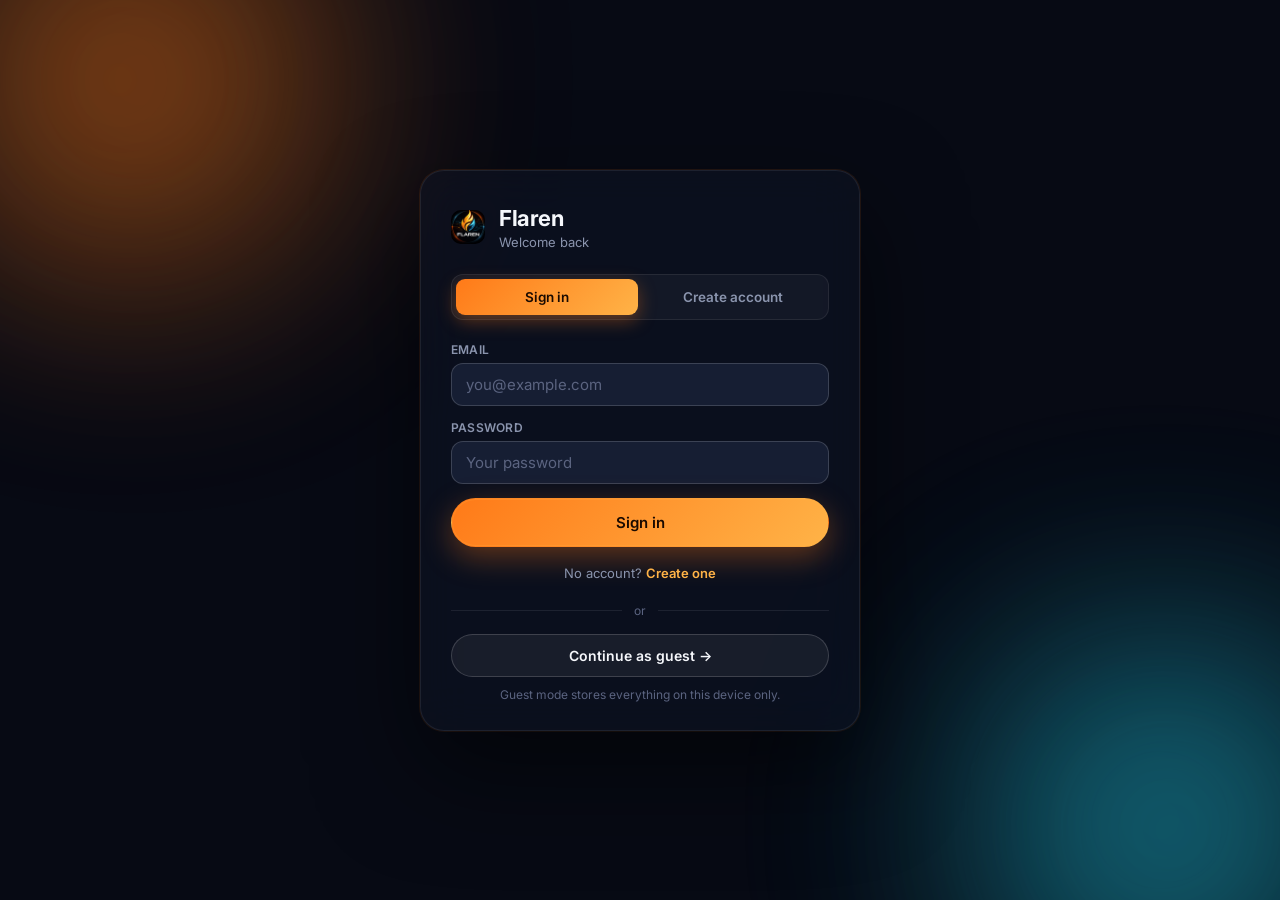
==== commit 28a688c1: "Initial Flaren" ====
--- a/app.html
+++ b/app.html
@@ -14,7 +14,6 @@
   <link href="https://fonts.googleapis.com/css2?family=Inter:wght@300;400;500;600;700;800&display=swap" rel="stylesheet" />
 
   <link rel="stylesheet" href="style.css" />
-  <script defer src="https://cloud.umami.is/script.js" data-website-id="323ddd38-4d0a-4665-8b9a-eb2e2bde48c3"></script>
 </head>
 <body class="app-body">
 
@@ -40,4 +39,4 @@
   </script>
 
 </body>
-</html>
+</html>
--- a/style.css
+++ b/style.css
@@ -3661,104 +3661,4 @@
 /* Small screens — snake canvas is square, keep it visible */
 @media (max-width: 420px) {
   .game-card canvas { border-radius: 12px; }
-}
-/* ---------- Waking-up toast ---------- */
-.toast.waking {
-  background: linear-gradient(135deg, rgba(255,122,24,.2), rgba(236,72,153,.15));
-  border: 1px solid rgba(255,122,24,.5);
-  color: var(--text);
-  display: flex;
-  align-items: center;
-  gap: 12px;
-  font-weight: 500;
-  max-width: 320px;
-  padding: 14px 18px;
-}
-.waking-spinner {
-  display: inline-block;
-  width: 16px;
-  height: 16px;
-  border: 2px solid rgba(255,122,24,.3);
-  border-top-color: #FF7A18;
-  border-radius: 50%;
-  animation: spin .8s linear infinite;
-  flex-shrink: 0;
-}
-@keyframes spin {
-  to { transform: rotate(360deg); }
-}
-/* =========================================================
-   LANDING PAGE LAUNCH BANNER (centered, no underline)
-   ========================================================= */
-.launch-banner-landing {
-  display: flex !important;
-  align-items: center;
-  gap: 14px;
-  padding: 18px 24px !important;
-  margin: 0 auto 40px !important;
-  max-width: 640px;
-  text-align: left;
-  background: linear-gradient(135deg, rgba(255,122,24,.12), rgba(236,72,153,.08));
-  border: 1px solid rgba(255,122,24,.35);
-  border-radius: 18px;
-  position: relative;
-  overflow: hidden;
-  text-decoration: none !important;
-}
-.launch-banner-landing * {
-  text-decoration: none !important;
-}
-.launch-banner-landing::before {
-  content: "";
-  position: absolute;
-  inset: 0;
-  background: radial-gradient(circle at 15% 50%, rgba(255,179,71,.18), transparent 55%);
-  pointer-events: none;
-  animation: launchGlow 4s ease-in-out infinite alternate;
-}
-.launch-banner-landing .launch-fire {
-  font-size: 30px;
-  flex: none;
-  position: relative;
-  z-index: 1;
-  animation: firePulse 1.8s ease-in-out infinite;
-}
-.launch-banner-landing .launch-text {
-  display: flex;
-  flex-direction: column;
-  gap: 3px;
-  position: relative;
-  z-index: 1;
-  min-width: 0;
-}
-.launch-banner-landing .launch-text strong {
-  font-size: 15px;
-  font-weight: 700;
-  color: #FFB347 !important;
-  -webkit-text-fill-color: #FFB347;
-  background: none !important;
-  -webkit-background-clip: initial !important;
-  background-clip: initial !important;
-  letter-spacing: -0.01em;
-  text-decoration: none !important;
-  display: block;
-}
-.launch-banner-landing .launch-text span {
-  font-size: 13px;
-  color: #8A94AD !important;
-  line-height: 1.45;
-  text-decoration: none !important;
-  display: block;
-}
-
-/* Mobile */
-@media (max-width: 640px) {
-  .launch-banner-landing {
-    padding: 14px 16px !important;
-    gap: 12px;
-    margin-bottom: 28px !important;
-  }
-  .launch-banner-landing .launch-fire { font-size: 24px; }
-  .launch-banner-landing .launch-text strong { font-size: 14px; }
-  .launch-banner-landing .launch-text span { font-size: 12px; }
-}
+}
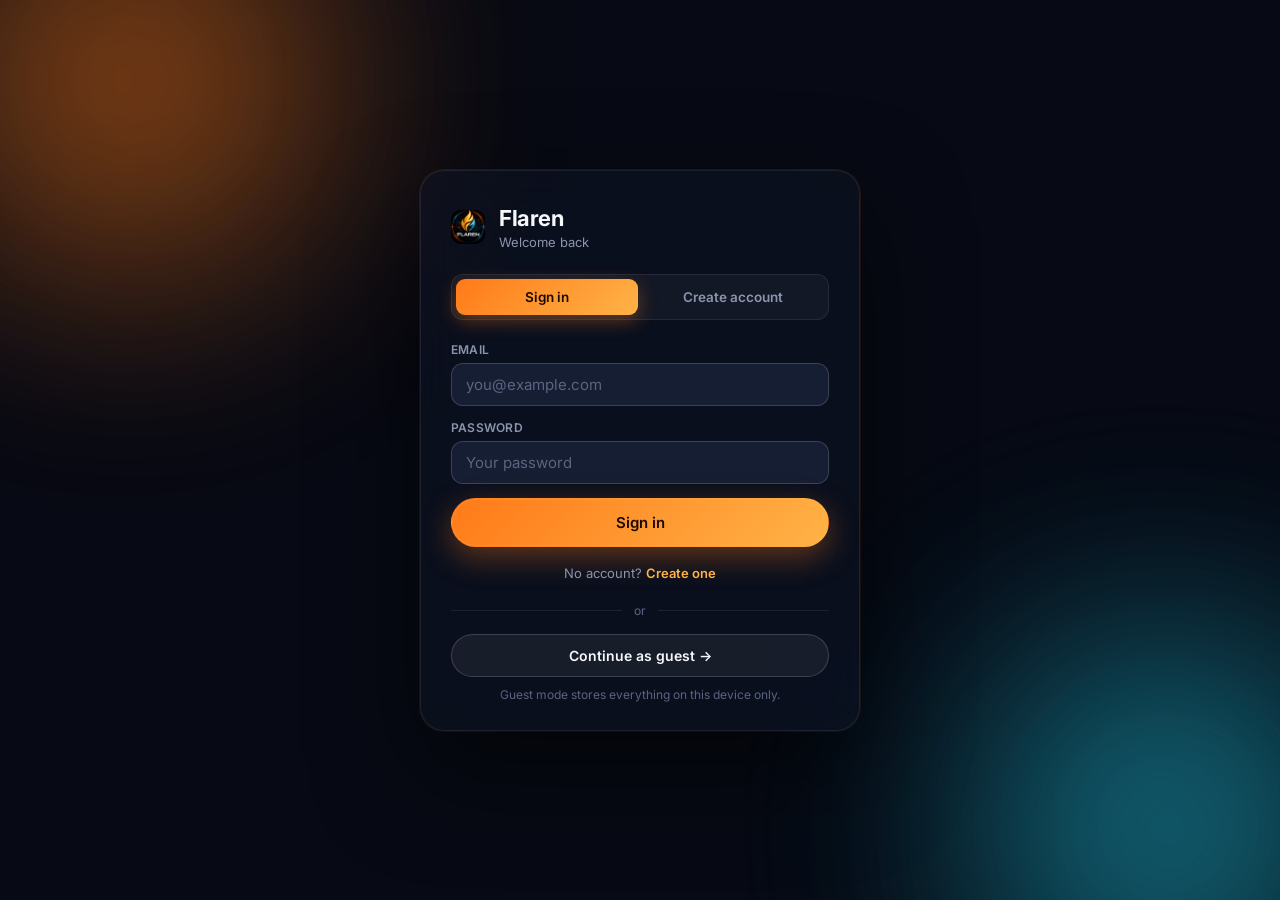
==== commit 179da9a1: "Update app.html" ====
--- a/app.html
+++ b/app.html
@@ -13,7 +13,22 @@
   <link rel="preconnect" href="https://fonts.gstatic.com" crossorigin />
   <link href="https://fonts.googleapis.com/css2?family=Inter:wght@300;400;500;600;700;800&display=swap" rel="stylesheet" />
 
-  <link rel="stylesheet" href="style.css" />
+<link rel="stylesheet" href="style.css" />
+
+<script src="https://cdn.onesignal.com/sdks/web/v16/OneSignalSDK.page.js" defer></script>
+<script>
+  window.OneSignalDeferred = window.OneSignalDeferred || [];
+ OneSignalDeferred.push(async function(OneSignal) {
+  await OneSignal.init({
+    appId: "98c56f52-d557-4b34-9f4b-5c78a08a6889",
+    serviceWorkerParam: { scope: "/flaren/" },
+    serviceWorkerPath: "/flaren/OneSignalSDKWorker.js",
+    serviceWorkerUpdaterPath: "/flaren/OneSignalSDKUpdaterWorker.js",
+  });
+});
+</script>
+
+<script defer src="https://cloud.umami.is/script.js" data-website-id="323ddd38-4d0a-4665-8b9a-eb2e2bde48c3"></script>
 </head>
 <body class="app-body">
 
@@ -28,6 +43,9 @@
   <script src="pomodoro.js"></script>
   <script src="calendar.js"></script>
   <script src="water.js"></script>
+  <script src="workout.js"></script>
+  <script src="pill.js"></script>
+  <script src="health.js"></script>
   <script src="ask.js"></script>
   <script src="snake-mobile.js"></script>
   <script src="app.js"></script>
@@ -39,4 +57,4 @@
   </script>
 
 </body>
-</html>+</html>
--- a/style.css
+++ b/style.css
@@ -3661,4 +3661,2338 @@
 /* Small screens — snake canvas is square, keep it visible */
 @media (max-width: 420px) {
   .game-card canvas { border-radius: 12px; }
-}+}
+/* ---------- Waking-up toast ---------- */
+.toast.waking {
+  background: linear-gradient(135deg, rgba(255,122,24,.2), rgba(236,72,153,.15));
+  border: 1px solid rgba(255,122,24,.5);
+  color: var(--text);
+  display: flex;
+  align-items: center;
+  gap: 12px;
+  font-weight: 500;
+  max-width: 320px;
+  padding: 14px 18px;
+}
+.waking-spinner {
+  display: inline-block;
+  width: 16px;
+  height: 16px;
+  border: 2px solid rgba(255,122,24,.3);
+  border-top-color: #FF7A18;
+  border-radius: 50%;
+  animation: spin .8s linear infinite;
+  flex-shrink: 0;
+}
+@keyframes spin {
+  to { transform: rotate(360deg); }
+}
+/* =========================================================
+   LANDING PAGE LAUNCH BANNER (centered, no underline)
+   ========================================================= */
+.launch-banner-landing {
+  display: flex !important;
+  align-items: center;
+  gap: 14px;
+  padding: 18px 24px !important;
+  margin: 0 auto 40px !important;
+  max-width: 640px;
+  text-align: left;
+  background: linear-gradient(135deg, rgba(255,122,24,.12), rgba(236,72,153,.08));
+  border: 1px solid rgba(255,122,24,.35);
+  border-radius: 18px;
+  position: relative;
+  overflow: hidden;
+  text-decoration: none !important;
+}
+.launch-banner-landing * {
+  text-decoration: none !important;
+}
+.launch-banner-landing::before {
+  content: "";
+  position: absolute;
+  inset: 0;
+  background: radial-gradient(circle at 15% 50%, rgba(255,179,71,.18), transparent 55%);
+  pointer-events: none;
+  animation: launchGlow 4s ease-in-out infinite alternate;
+}
+.launch-banner-landing .launch-fire {
+  font-size: 30px;
+  flex: none;
+  position: relative;
+  z-index: 1;
+  animation: firePulse 1.8s ease-in-out infinite;
+}
+.launch-banner-landing .launch-text {
+  display: flex;
+  flex-direction: column;
+  gap: 3px;
+  position: relative;
+  z-index: 1;
+  min-width: 0;
+}
+.launch-banner-landing .launch-text strong {
+  font-size: 15px;
+  font-weight: 700;
+  color: #FFB347 !important;
+  -webkit-text-fill-color: #FFB347;
+  background: none !important;
+  -webkit-background-clip: initial !important;
+  background-clip: initial !important;
+  letter-spacing: -0.01em;
+  text-decoration: none !important;
+  display: block;
+}
+.launch-banner-landing .launch-text span {
+  font-size: 13px;
+  color: #8A94AD !important;
+  line-height: 1.45;
+  text-decoration: none !important;
+  display: block;
+}
+
+/* Mobile */
+@media (max-width: 640px) {
+  .launch-banner-landing {
+    padding: 14px 16px !important;
+    gap: 12px;
+    margin-bottom: 28px !important;
+  }
+  .launch-banner-landing .launch-fire { font-size: 24px; }
+  .launch-banner-landing .launch-text strong { font-size: 14px; }
+  .launch-banner-landing .launch-text span { font-size: 12px; }
+}
+/* =========================================================
+   WORKOUT TRACKER
+   ========================================================= */
+.wo-layout {
+  display: grid;
+  grid-template-columns: 320px 1fr;
+  gap: 20px;
+  align-items: stretch;
+}
+
+.wo-flame-card,
+.wo-log-card,
+.wo-history-card {
+  background: var(--surface);
+  border: 1px solid var(--border);
+  border-radius: 20px;
+  padding: 24px;
+  position: relative;
+  overflow: hidden;
+}
+
+.wo-flame-card {
+  background:
+    radial-gradient(circle at 50% 80%, rgba(255,122,24,.15), transparent 60%),
+    var(--surface);
+  display: flex;
+  flex-direction: column;
+  align-items: center;
+  justify-content: center;
+}
+
+.wo-flame-wrap {
+  width: 100%;
+  max-width: 220px;
+  display: grid;
+  place-items: center;
+  margin-bottom: 20px;
+}
+
+.flame-svg {
+  width: 100%;
+  height: auto;
+}
+
+.flame-flicker {
+  transform-origin: 100px 260px;
+  animation: flameFlicker 1.8s ease-in-out infinite;
+}
+@keyframes flameFlicker {
+  0%,100% { transform: scaleY(1) scaleX(1); }
+  30%     { transform: scaleY(1.04) scaleX(0.98); }
+  60%     { transform: scaleY(0.98) scaleX(1.02); }
+}
+.flame-core {
+  transform-origin: 100px 250px;
+  animation: flameFlicker 1.2s ease-in-out infinite reverse;
+}
+.flame-blue {
+  animation: bluePulse 2s ease-in-out infinite;
+}
+@keyframes bluePulse {
+  0%,100% { opacity: .7; transform: scale(1); }
+  50%     { opacity: 1; transform: scale(1.08); }
+}
+
+.wo-progress { width: 100%; }
+.wo-progress-bar {
+  height: 12px;
+  background: rgba(255,255,255,0.06);
+  border-radius: 999px;
+  overflow: hidden;
+  border: 1px solid var(--border);
+}
+.wo-progress-fill {
+  height: 100%;
+  background: linear-gradient(90deg, #FFB347, #FF7A18, #C1351F);
+  border-radius: 999px;
+  transition: width .6s cubic-bezier(.16,1,.3,1);
+  box-shadow: 0 0 12px rgba(255,122,24,.6);
+  animation: heartbeat 1.6s ease-in-out infinite;
+}
+@keyframes heartbeat {
+  0%,100% { box-shadow: 0 0 10px rgba(255,122,24,.5); }
+  50%     { box-shadow: 0 0 20px rgba(255,122,24,.9); }
+}
+.wo-progress-lbl {
+  display: flex;
+  justify-content: space-between;
+  margin-top: 8px;
+  font-size: 13px;
+}
+.wo-progress-lbl strong { color: var(--flame-1); }
+.wo-progress-lbl span { color: var(--muted); }
+
+.wo-log-card h3 { font-size: 17px; font-weight: 700; margin-bottom: 4px; }
+.wo-tagline { color: var(--muted); font-size: 13px; margin-bottom: 18px; }
+
+.wo-tasks { display: flex; flex-direction: column; gap: 14px; }
+
+.wo-task {
+  background: rgba(255,255,255,0.02);
+  border: 1px solid var(--border);
+  border-radius: 14px;
+  padding: 14px;
+  transition: border-color .25s, background .25s;
+}
+.wo-task.done {
+  border-color: rgba(34,197,94,.5);
+  background: rgba(34,197,94,.06);
+}
+
+.wo-task-head {
+  display: flex;
+  align-items: center;
+  gap: 10px;
+  margin-bottom: 10px;
+}
+.wo-task-icon { font-size: 20px; }
+.wo-task-label { flex: 1; font-weight: 600; font-size: 14px; }
+.wo-task-target { color: var(--muted); font-size: 12px; font-variant-numeric: tabular-nums; }
+
+.wo-task-bar {
+  height: 6px;
+  background: rgba(255,255,255,0.06);
+  border-radius: 999px;
+  overflow: hidden;
+  margin-bottom: 10px;
+}
+.wo-task-fill {
+  height: 100%;
+  background: linear-gradient(90deg, #FFB347, #FF7A18);
+  border-radius: 999px;
+  transition: width .5s cubic-bezier(.16,1,.3,1);
+}
+
+.wo-task-actions {
+  display: flex;
+  gap: 6px;
+  flex-wrap: wrap;
+}
+
+.wo-history-card { margin-top: 20px; }
+.wo-history-card h3 { font-size: 16px; font-weight: 600; margin-bottom: 4px; }
+.wo-sub { color: var(--muted); font-size: 13px; margin-bottom: 16px; }
+
+.wo-heatmap {
+  display: grid;
+  grid-template-columns: repeat(auto-fill, minmax(30px, 1fr));
+  gap: 6px;
+  margin-bottom: 20px;
+}
+.wo-heat-cell {
+  aspect-ratio: 1;
+  border-radius: 8px;
+  background: rgba(255,122,24, calc(0.08 + var(--intensity, 0) * 0.85));
+  border: 1px solid rgba(255,122,24, calc(0.15 + var(--intensity, 0) * 0.5));
+  box-shadow: 0 0 calc(var(--intensity, 0) * 12px) rgba(255,122,24, calc(var(--intensity, 0) * 0.6));
+  transition: transform .2s var(--ease);
+}
+.wo-heat-cell:hover { transform: scale(1.12); }
+.wo-heat-cell.today {
+  box-shadow: 0 0 0 2px var(--flame-1), 0 0 calc(var(--intensity, 0) * 12px) rgba(255,122,24,.6);
+}
+
+.wo-stats {
+  display: grid;
+  grid-template-columns: repeat(3, 1fr);
+  gap: 12px;
+}
+.wo-stat {
+  background: rgba(255,255,255,.03);
+  border: 1px solid var(--border);
+  border-radius: 12px;
+  padding: 14px;
+  text-align: center;
+}
+.wo-stat-num {
+  font-size: 28px;
+  font-weight: 500;
+  background: var(--grad-flame);
+  -webkit-background-clip: text;
+  background-clip: text;
+  color: transparent;
+  font-variant-numeric: tabular-nums;
+}
+.wo-stat-lbl {
+  color: var(--muted-2);
+  font-size: 11px;
+  text-transform: uppercase;
+  letter-spacing: .08em;
+  font-weight: 700;
+  margin-top: 4px;
+}
+
+.wo-level-option {
+  display: block;
+  width: 100%;
+  text-align: left;
+  background: rgba(255,255,255,.02);
+  border: 1px solid var(--border);
+  border-radius: 12px;
+  padding: 14px;
+  margin-bottom: 8px;
+  cursor: pointer;
+  color: var(--text);
+  font-family: inherit;
+  transition: all .2s var(--ease);
+}
+.wo-level-option:hover {
+  border-color: var(--flame-1);
+  background: rgba(255,122,24,.06);
+}
+.wo-level-option.sel {
+  border-color: var(--flame-1);
+  background: linear-gradient(135deg, rgba(255,122,24,.15), rgba(236,72,153,.08));
+}
+.wo-level-option strong { display: block; font-size: 14px; margin-bottom: 3px; }
+.wo-level-option small { display: block; color: var(--muted); font-size: 12px; }
+
+@media (max-width: 900px) {
+  .wo-layout { grid-template-columns: 1fr; }
+  .wo-flame-wrap { max-width: 160px; }
+}
+@media (max-width: 640px) {
+  .wo-heatmap { grid-template-columns: repeat(auto-fill, minmax(24px, 1fr)); }
+  .wo-stats { grid-template-columns: 1fr; }
+}
+/* ---------- Workout: undo bar + complete badge ---------- */
+.wo-undobar {
+  display: flex;
+  align-items: center;
+  gap: 10px;
+  margin-top: 20px;
+  padding: 14px 18px;
+  background: rgba(255,255,255,.02);
+  border: 1px solid var(--border);
+  border-radius: 14px;
+  flex-wrap: wrap;
+}
+.wo-complete-badge {
+  margin-left: auto;
+  background: linear-gradient(135deg, #22C55E, #16A34A);
+  color: white;
+  padding: 6px 14px;
+  border-radius: 999px;
+  font-size: 12px;
+  font-weight: 700;
+  letter-spacing: .05em;
+  text-transform: uppercase;
+  box-shadow: 0 0 14px rgba(34,197,94,.4);
+}
+/* =========================================================
+   GLASS LANDING — cinematic liquid glass redesign
+   ========================================================= */
+.glass-landing {
+  background: #000;
+  color: #fff;
+  font-family: 'Barlow', system-ui, sans-serif;
+  overflow-x: hidden;
+}
+
+/* ---- Orbs (kept, made darker/blue) ---- */
+.glass-landing .orb-flame { background: radial-gradient(circle, rgba(255,122,24,.5), transparent 70%); }
+.glass-landing .orb-cyan  { background: radial-gradient(circle, rgba(34,211,238,.35), transparent 70%); }
+.glass-landing .orb-deep  { background: radial-gradient(circle, rgba(88,28,135,.35), transparent 70%); opacity: .35; }
+
+/* ---- Glass surfaces ---- */
+.glass-surface,
+.glass-nav,
+.glass-nav-pill,
+.glass-brand,
+.glass-badge,
+.glass-stat-card,
+.glass-card,
+.glass-feature,
+.glass-price-card,
+.glass-faq details,
+.glass-marquee-pill {
+  position: relative;
+  background: rgba(255,255,255,0.02);
+  backdrop-filter: blur(14px) saturate(140%);
+  -webkit-backdrop-filter: blur(14px) saturate(140%);
+  border-radius: 20px;
+  overflow: hidden;
+  box-shadow: inset 0 1px 1px rgba(255,255,255,0.08);
+}
+.glass-surface::before,
+.glass-nav-pill::before,
+.glass-brand::before,
+.glass-badge::before,
+.glass-stat-card::before,
+.glass-card::before,
+.glass-feature::before,
+.glass-price-card::before,
+.glass-faq details::before,
+.glass-marquee-pill::before {
+  content: "";
+  position: absolute;
+  inset: 0;
+  border-radius: inherit;
+  padding: 1.4px;
+  background: linear-gradient(180deg,
+    rgba(255,255,255,.45) 0%,
+    rgba(255,255,255,.15) 20%,
+    rgba(255,255,255,0) 40%,
+    rgba(255,255,255,0) 60%,
+    rgba(255,255,255,.15) 80%,
+    rgba(255,255,255,.45) 100%);
+  -webkit-mask: linear-gradient(#fff 0 0) content-box, linear-gradient(#fff 0 0);
+  -webkit-mask-composite: xor;
+          mask-composite: exclude;
+  pointer-events: none;
+}
+
+/* ---- Floating nav ---- */
+.glass-nav {
+  position: fixed;
+  top: 16px;
+  left: 0; right: 0;
+  z-index: 50;
+  display: flex;
+  align-items: center;
+  justify-content: space-between;
+  padding: 0 32px;
+  pointer-events: none;
+}
+.glass-brand {
+  width: 48px;
+  height: 48px;
+  border-radius: 50%;
+  display: grid;
+  place-items: center;
+  padding: 10px;
+  pointer-events: auto;
+  transition: transform .25s var(--ease, cubic-bezier(.16,1,.3,1));
+}
+.glass-brand:hover { transform: scale(1.06); }
+.glass-brand img { width: 100%; height: 100%; object-fit: contain; filter: drop-shadow(0 0 8px rgba(255,122,24,.5)); }
+
+.glass-nav-pill {
+  display: flex;
+  align-items: center;
+  gap: 4px;
+  padding: 6px;
+  border-radius: 999px;
+  pointer-events: auto;
+}
+.glass-nav-pill a {
+  padding: 8px 14px;
+  font-size: 14px;
+  font-weight: 500;
+  color: rgba(255,255,255,.9);
+  text-decoration: none;
+  border-radius: 999px;
+  transition: background .2s, color .2s;
+}
+.glass-nav-pill a:hover { color: #fff; background: rgba(255,255,255,.06); }
+.glass-nav-pill .glass-nav-cta {
+  background: #fff;
+  color: #000;
+  display: inline-flex;
+  align-items: center;
+  gap: 6px;
+  margin-left: 4px;
+  font-weight: 600;
+}
+.glass-nav-pill .glass-nav-cta:hover { background: #e5e5e5; }
+.glass-nav-pill .glass-nav-cta .arrow { font-size: 12px; }
+
+.glass-spacer { width: 48px; height: 48px; }
+
+/* ---- HERO ---- */
+.glass-hero {
+  position: relative;
+  min-height: 100vh;
+  display: flex;
+  flex-direction: column;
+  justify-content: space-between;
+  padding: 140px 24px 40px;
+  overflow: hidden;
+}
+.glass-hero-content {
+  flex: 1;
+  display: flex;
+  flex-direction: column;
+  align-items: center;
+  justify-content: center;
+  text-align: center;
+  max-width: 1100px;
+  margin: 0 auto;
+  width: 100%;
+}
+
+/* badge */
+.glass-badge {
+  display: inline-flex;
+  align-items: center;
+  gap: 10px;
+  padding: 6px 14px 6px 6px;
+  border-radius: 999px;
+  font-size: 13px;
+  color: rgba(255,255,255,.9);
+}
+.glass-badge-tag {
+  background: #fff;
+  color: #000;
+  font-weight: 700;
+  font-size: 11px;
+  letter-spacing: .06em;
+  text-transform: uppercase;
+  padding: 4px 10px;
+  border-radius: 999px;
+}
+
+/* headline */
+.glass-headline {
+  font-family: 'Instrument Serif', Georgia, serif;
+  font-weight: 400;
+  font-style: italic;
+  font-size: clamp(38px, 7vw, 92px);
+  line-height: 0.92;
+  letter-spacing: -0.03em;
+  margin: 30px 0 22px;
+  max-width: 1000px;
+  color: #fff;
+}
+.glass-headline em {
+  font-style: italic;
+  background: linear-gradient(135deg, #FFB347, #FF7A18 45%, #EC4899);
+  -webkit-background-clip: text;
+  background-clip: text;
+  color: transparent;
+}
+
+/* sub */
+.glass-sub {
+  font-size: clamp(14px, 1.4vw, 17px);
+  font-weight: 300;
+  color: rgba(255,255,255,.85);
+  max-width: 640px;
+  line-height: 1.55;
+  margin-bottom: 32px;
+}
+
+/* ctas */
+.glass-ctas {
+  display: flex;
+  align-items: center;
+  gap: 22px;
+  flex-wrap: wrap;
+  justify-content: center;
+  margin-bottom: 44px;
+}
+.glass-btn-primary {
+  display: inline-flex;
+  align-items: center;
+  gap: 8px;
+  padding: 14px 24px;
+  border-radius: 999px;
+  background: rgba(255,255,255,.05);
+  backdrop-filter: blur(20px);
+  -webkit-backdrop-filter: blur(20px);
+  border: 1px solid rgba(255,255,255,.18);
+  color: #fff;
+  font-weight: 500;
+  font-size: 15px;
+  text-decoration: none;
+  box-shadow: 0 0 24px rgba(255,122,24,.25);
+  transition: transform .25s var(--ease), background .25s, box-shadow .25s;
+}
+.glass-btn-primary:hover {
+  transform: translateY(-2px) scale(1.03);
+  background: rgba(255,255,255,.1);
+  box-shadow: 0 0 36px rgba(255,122,24,.4);
+}
+.glass-btn-primary .arrow { color: #FF7A18; font-weight: 700; }
+
+.glass-btn-ghost {
+  display: inline-flex;
+  align-items: center;
+  gap: 10px;
+  color: rgba(255,255,255,.9);
+  text-decoration: none;
+  font-size: 15px;
+  transition: color .2s;
+}
+.glass-btn-ghost:hover { color: #fff; }
+.play-circle {
+  width: 34px; height: 34px;
+  display: grid; place-items: center;
+  border-radius: 50%;
+  border: 1px solid rgba(255,255,255,.25);
+  font-size: 10px;
+  padding-left: 3px;
+}
+
+/* stat cards */
+.glass-stats {
+  display: flex;
+  gap: 16px;
+  flex-wrap: wrap;
+  justify-content: center;
+}
+.glass-stat-card {
+  width: 220px;
+  padding: 20px;
+  text-align: left;
+  border-radius: 20px;
+}
+.glass-stat-icon {
+  width: 40px; height: 40px;
+  display: grid; place-items: center;
+  border-radius: 12px;
+  background: rgba(255,255,255,.05);
+  font-size: 18px;
+  margin-bottom: 16px;
+}
+.glass-stat-icon.flame { color: #FF7A18; box-shadow: 0 0 20px rgba(255,122,24,.3); }
+.glass-stat-icon.cyan  { color: #22D3EE; box-shadow: 0 0 20px rgba(34,211,238,.25); }
+.glass-stat-num {
+  font-family: 'Instrument Serif', serif;
+  font-style: italic;
+  font-size: 34px;
+  line-height: 1;
+  letter-spacing: -0.02em;
+  color: #fff;
+  margin-bottom: 6px;
+}
+.glass-stat-label {
+  font-size: 12px;
+  color: rgba(255,255,255,.65);
+  line-height: 1.35;
+}
+
+/* marquee */
+.glass-marquee {
+  display: flex;
+  flex-direction: column;
+  align-items: center;
+  gap: 14px;
+  padding-top: 30px;
+}
+.glass-marquee-pill {
+  padding: 6px 14px;
+  border-radius: 999px;
+  font-size: 12px;
+  color: rgba(255,255,255,.75);
+}
+.glass-marquee-row {
+  display: flex;
+  flex-wrap: wrap;
+  justify-content: center;
+  gap: 32px;
+  opacity: .7;
+}
+.glass-marquee-row span {
+  font-family: 'Instrument Serif', serif;
+  font-style: italic;
+  font-size: 22px;
+  color: rgba(255,255,255,.85);
+}
+@media (min-width: 768px) {
+  .glass-marquee-row { gap: 56px; }
+  .glass-marquee-row span { font-size: 28px; }
+}
+
+/* ---- Sections ---- */
+.glass-section {
+  padding: 100px 24px;
+  position: relative;
+}
+.glass-section-inner {
+  max-width: 1200px;
+  margin: 0 auto;
+}
+.glass-section-head { margin-bottom: 56px; }
+.glass-eyebrow {
+  font-size: 12px;
+  letter-spacing: .18em;
+  text-transform: uppercase;
+  color: rgba(255,255,255,.55);
+  margin-bottom: 16px;
+}
+.glass-h2 {
+  font-family: 'Instrument Serif', serif;
+  font-style: italic;
+  font-weight: 400;
+  font-size: clamp(38px, 5.5vw, 82px);
+  line-height: 0.95;
+  letter-spacing: -0.03em;
+  color: #fff;
+}
+
+/* Capabilities cards */
+.glass-cards {
+  display: grid;
+  grid-template-columns: repeat(auto-fit, minmax(300px, 1fr));
+  gap: 20px;
+}
+.glass-card {
+  border-radius: 24px;
+  padding: 26px;
+  min-height: 340px;
+  display: flex;
+  flex-direction: column;
+  justify-content: space-between;
+  transition: transform .35s var(--ease), box-shadow .35s;
+}
+.glass-card:hover {
+  transform: translateY(-4px) scale(1.01);
+  box-shadow: 0 20px 50px rgba(255,122,24,.15), inset 0 1px 1px rgba(255,255,255,.12);
+}
+.glass-card-head {
+  display: flex;
+  gap: 10px;
+  justify-content: space-between;
+  align-items: flex-start;
+  flex-wrap: wrap;
+}
+.glass-card-icon {
+  width: 44px; height: 44px;
+  display: grid; place-items: center;
+  border-radius: 12px;
+  background: rgba(255,255,255,.05);
+  font-size: 18px;
+  flex: none;
+}
+.glass-card-icon.flame { color: #FF7A18; }
+.glass-card-icon.cyan  { color: #22D3EE; }
+.glass-card-icon.amber { color: #F59E0B; }
+.glass-card-chips {
+  display: flex;
+  flex-wrap: wrap;
+  gap: 6px;
+  justify-content: flex-end;
+}
+.glass-card-chips span {
+  background: rgba(255,255,255,.05);
+  border: 1px solid rgba(255,255,255,.1);
+  border-radius: 999px;
+  padding: 4px 10px;
+  font-size: 11px;
+  color: rgba(255,255,255,.85);
+  white-space: nowrap;
+}
+.glass-card-foot h3 {
+  font-family: 'Instrument Serif', serif;
+  font-style: italic;
+  font-weight: 400;
+  font-size: 30px;
+  line-height: 1;
+  letter-spacing: -0.02em;
+  margin-bottom: 12px;
+  color: #fff;
+}
+.glass-card-foot p {
+  font-size: 14px;
+  line-height: 1.55;
+  color: rgba(255,255,255,.72);
+  font-weight: 300;
+}
+.glass-section-foot {
+  margin-top: 60px;
+  padding-top: 24px;
+  border-top: 1px solid rgba(255,255,255,.08);
+  display: flex;
+  justify-content: space-between;
+  flex-wrap: wrap;
+  gap: 12px;
+  font-size: 12px;
+  color: rgba(255,255,255,.5);
+}
+.glass-section-foot a {
+  color: #fff;
+  text-decoration: none;
+  transition: color .2s;
+}
+.glass-section-foot a:hover { color: #FF7A18; }
+
+/* Features grid */
+.glass-features {
+  display: grid;
+  grid-template-columns: repeat(auto-fit, minmax(260px, 1fr));
+  gap: 12px;
+}
+.glass-feature {
+  display: flex;
+  align-items: center;
+  gap: 14px;
+  padding: 16px 18px;
+  border-radius: 16px;
+  transition: transform .25s var(--ease), border-color .25s;
+}
+.glass-feature:hover { transform: translateY(-2px); }
+.glass-feature .fi { font-size: 22px; flex: none; }
+.glass-feature strong {
+  display: block;
+  font-size: 14.5px;
+  font-weight: 600;
+  color: #fff;
+  margin-bottom: 2px;
+}
+.glass-feature p {
+  font-size: 13px;
+  color: rgba(255,255,255,.6);
+  margin: 0;
+}
+
+/* Pricing */
+.glass-pricing {
+  display: grid;
+  grid-template-columns: repeat(auto-fit, minmax(260px, 1fr));
+  gap: 18px;
+}
+.glass-price-card {
+  padding: 28px 24px;
+  border-radius: 24px;
+  display: flex;
+  flex-direction: column;
+  transition: transform .3s var(--ease);
+}
+.glass-price-card:hover { transform: translateY(-4px); }
+.glass-price-highlight {
+  border: 1px solid rgba(255,122,24,.5);
+  box-shadow: 0 0 0 1px rgba(255,122,24,.25), 0 20px 60px rgba(255,122,24,.2);
+  background: linear-gradient(180deg, rgba(255,122,24,.08), rgba(255,255,255,.02));
+}
+.glass-ribbon {
+  position: absolute;
+  top: -12px; left: 50%;
+  transform: translateX(-50%);
+  background: linear-gradient(135deg, #FFB347, #FF7A18);
+  color: #1A0A00;
+  padding: 4px 12px;
+  border-radius: 999px;
+  font-size: 10px;
+  font-weight: 700;
+  letter-spacing: .06em;
+  text-transform: uppercase;
+  z-index: 2;
+}
+.glass-price-card h3 {
+  font-size: 17px;
+  font-weight: 600;
+  margin-bottom: 12px;
+  color: rgba(255,255,255,.95);
+}
+.glass-price {
+  font-family: 'Instrument Serif', serif;
+  font-size: 42px;
+  font-weight: 400;
+  letter-spacing: -0.03em;
+  margin-bottom: 20px;
+  color: #fff;
+  display: flex;
+  align-items: baseline;
+  gap: 6px;
+}
+.glass-price span {
+  font-family: 'Barlow', sans-serif;
+  font-size: 13px;
+  font-weight: 400;
+  color: rgba(255,255,255,.5);
+}
+.glass-price-card ul {
+  list-style: none;
+  padding: 0;
+  margin: 0 0 22px;
+  flex: 1;
+}
+.glass-price-card li {
+  font-size: 13.5px;
+  color: rgba(255,255,255,.72);
+  padding: 6px 0 6px 20px;
+  position: relative;
+  border-bottom: 1px solid rgba(255,255,255,.05);
+}
+.glass-price-card li:last-child { border-bottom: 0; }
+.glass-price-card li::before {
+  content: "✓";
+  position: absolute;
+  left: 0;
+  color: #22D3EE;
+  font-weight: 700;
+}
+.glass-price-card a {
+  display: block;
+  text-align: center;
+  padding: 12px 18px;
+  border-radius: 999px;
+  background: rgba(255,255,255,.06);
+  border: 1px solid rgba(255,255,255,.14);
+  color: #fff;
+  text-decoration: none;
+  font-weight: 500;
+  font-size: 14px;
+  transition: transform .25s var(--ease), background .25s;
+}
+.glass-price-card a:hover { transform: translateY(-2px); background: rgba(255,255,255,.12); }
+.glass-price-highlight a {
+  background: linear-gradient(135deg, #FFB347, #FF7A18);
+  color: #1A0A00;
+  border-color: transparent;
+  font-weight: 700;
+}
+.glass-price-highlight a:hover { box-shadow: 0 12px 30px rgba(255,122,24,.4); }
+
+/* FAQ */
+.glass-faq {
+  display: flex;
+  flex-direction: column;
+  gap: 10px;
+  max-width: 780px;
+}
+.glass-faq details {
+  padding: 18px 22px;
+  border-radius: 16px;
+}
+.glass-faq summary {
+  cursor: pointer;
+  list-style: none;
+  font-weight: 500;
+  font-size: 15px;
+  color: #fff;
+  display: flex;
+  justify-content: space-between;
+  align-items: center;
+}
+.glass-faq summary::-webkit-details-marker { display: none; }
+.glass-faq summary::after {
+  content: "+";
+  font-size: 22px;
+  color: #FF7A18;
+  font-weight: 300;
+  transition: transform .3s var(--ease);
+}
+.glass-faq details[open] summary::after { transform: rotate(45deg); }
+.glass-faq details p {
+  margin-top: 12px;
+  font-size: 13.5px;
+  line-height: 1.6;
+  color: rgba(255,255,255,.7);
+}
+
+/* Footer */
+.glass-footer {
+  display: flex;
+  align-items: center;
+  justify-content: center;
+  gap: 10px;
+  padding: 40px 24px;
+  font-size: 13px;
+  color: rgba(255,255,255,.6);
+  border-top: 1px solid rgba(255,255,255,.06);
+  flex-wrap: wrap;
+}
+.glass-footer img { width: 24px; height: 24px; border-radius: 6px; }
+.glass-footer strong { color: #fff; }
+.glass-footer a {
+  color: #FF7A18;
+  text-decoration: none;
+  font-weight: 500;
+  margin-left: 8px;
+}
+.glass-footer a:hover { text-decoration: underline; }
+
+/* ---- Animations ---- */
+@keyframes glassBlurIn {
+  from { opacity: 0; filter: blur(12px); transform: translateY(20px); }
+  to   { opacity: 1; filter: blur(0);    transform: translateY(0); }
+}
+.anim-blur {
+  opacity: 0;
+  animation: glassBlurIn .9s cubic-bezier(.16,1,.3,1) both;
+}
+
+.reveal {
+  opacity: 0;
+  transform: translateY(30px);
+  filter: blur(8px);
+  transition: opacity .8s cubic-bezier(.16,1,.3,1),
+              transform .8s cubic-bezier(.16,1,.3,1),
+              filter .8s cubic-bezier(.16,1,.3,1);
+}
+.reveal.in-view { opacity: 1; transform: translateY(0); filter: blur(0); }
+
+/* Mobile */
+@media (max-width: 760px) {
+  .glass-nav { padding: 0 16px; top: 12px; }
+  .glass-nav-pill { display: none; }
+  .glass-hero { padding: 100px 18px 32px; }
+  .glass-section { padding: 60px 18px; }
+  .glass-card { min-height: auto; }
+  .glass-card-chips { justify-content: flex-start; }
+  .glass-h2 { font-size: 34px; }
+  .glass-headline { font-size: 40px; letter-spacing: -0.035em; }
+  .glass-stat-card { width: 100%; }
+  .glass-marquee-row { gap: 20px; }
+  .glass-marquee-row span { font-size: 18px; }
+  .glass-section-foot { flex-direction: column; text-align: center; }
+}
+@media (prefers-reduced-motion: reduce) {
+  .anim-blur, .reveal { animation: none !important; opacity: 1 !important; filter: none !important; transform: none !important; transition: none !important; }
+}
+/* =========================================================
+   PILL REMINDER
+   ========================================================= */
+.pill-disclaimer,
+.health-disclaimer {
+  display: flex;
+  gap: 14px;
+  align-items: flex-start;
+  padding: 16px 20px;
+  margin-bottom: 22px;
+  background: rgba(245,158,11,.08);
+  border: 1px solid rgba(245,158,11,.35);
+  border-radius: 14px;
+}
+.pill-disclaimer-icon,
+.health-disclaimer-icon { font-size: 24px; flex: none; line-height: 1; }
+.pill-disclaimer strong,
+.health-disclaimer strong {
+  display: block;
+  color: #FCD34D;
+  font-size: 14px;
+  margin-bottom: 4px;
+}
+.pill-disclaimer p,
+.health-disclaimer p {
+  font-size: 12.5px;
+  color: var(--muted);
+  line-height: 1.5;
+  margin: 0;
+}
+
+.pill-summary {
+  display: grid;
+  grid-template-columns: repeat(3, 1fr);
+  gap: 12px;
+  margin-bottom: 18px;
+}
+.pill-summary-item {
+  background: var(--surface);
+  border: 1px solid var(--border);
+  border-radius: 14px;
+  padding: 16px;
+  text-align: center;
+}
+.pill-summary-num {
+  font-size: 26px;
+  font-weight: 500;
+  background: var(--grad-flame);
+  -webkit-background-clip: text;
+  background-clip: text;
+  color: transparent;
+  font-variant-numeric: tabular-nums;
+}
+.pill-summary-num span { font-size: 14px; color: var(--muted); -webkit-text-fill-color: var(--muted); }
+.pill-summary-label {
+  font-size: 11px;
+  text-transform: uppercase;
+  letter-spacing: .08em;
+  color: var(--muted-2);
+  margin-top: 4px;
+  font-weight: 700;
+}
+
+.pill-actions-row {
+  margin-bottom: 18px;
+}
+
+.pill-list { display: flex; flex-direction: column; gap: 12px; }
+
+.pill-card {
+  background: var(--surface);
+  border: 1px solid var(--border);
+  border-radius: 16px;
+  padding: 16px 18px;
+  transition: border-color .25s;
+}
+.pill-card.done {
+  border-color: rgba(34,197,94,.45);
+  background: rgba(34,197,94,.04);
+}
+.pill-card-head {
+  display: flex;
+  align-items: center;
+  gap: 12px;
+  flex-wrap: wrap;
+}
+.pill-icon {
+  width: 40px; height: 40px;
+  display: grid; place-items: center;
+  border-radius: 12px;
+  background: rgba(255,122,24,.1);
+  border: 1px solid rgba(255,122,24,.3);
+  font-size: 20px;
+  flex: none;
+}
+.pill-info { flex: 1; min-width: 0; }
+.pill-info h4 { font-size: 15px; font-weight: 600; margin-bottom: 2px; }
+.pill-info p { font-size: 12.5px; color: var(--muted); margin: 0; }
+
+.pill-streak {
+  text-align: center;
+  padding: 6px 10px;
+  background: rgba(255,122,24,.08);
+  border: 1px solid rgba(255,122,24,.25);
+  border-radius: 10px;
+  flex: none;
+}
+.pill-streak-num {
+  display: block;
+  font-size: 16px;
+  font-weight: 700;
+  color: var(--flame-2);
+  line-height: 1;
+}
+.pill-streak-lbl {
+  display: block;
+  font-size: 10px;
+  color: var(--muted-2);
+  text-transform: uppercase;
+  letter-spacing: .06em;
+  margin-top: 2px;
+}
+
+.pill-menu {
+  width: 30px; height: 30px;
+  border-radius: 8px;
+  border: 1px solid var(--border);
+  background: transparent;
+  color: var(--muted);
+  cursor: pointer;
+  font-size: 14px;
+  padding: 0;
+  display: grid;
+  place-items: center;
+  transition: all .2s;
+  flex: none;
+}
+.pill-menu:hover { color: var(--text); border-color: var(--border-hi); }
+.pill-menu.pill-danger:hover { color: var(--danger); border-color: var(--danger); }
+
+.pill-times {
+  display: flex;
+  gap: 8px;
+  margin-top: 12px;
+  flex-wrap: wrap;
+}
+.pill-time {
+  display: flex;
+  flex-direction: column;
+  gap: 2px;
+  padding: 8px 14px;
+  border-radius: 10px;
+  background: rgba(255,255,255,.04);
+  border: 1px solid var(--border-hi);
+  color: var(--text);
+  cursor: pointer;
+  font-family: inherit;
+  font-size: 13px;
+  transition: all .2s;
+}
+.pill-time:hover { border-color: var(--flame-1); background: rgba(255,122,24,.08); }
+.pill-time.taken {
+  background: rgba(34,197,94,.12);
+  border-color: rgba(34,197,94,.4);
+}
+.pill-time-hh { font-weight: 600; font-variant-numeric: tabular-nums; }
+.pill-time-status { font-size: 11px; color: var(--muted); }
+.pill-time.taken .pill-time-status { color: #86EFAC; }
+
+.pill-time-row {
+  display: flex;
+  gap: 8px;
+  align-items: center;
+  margin-bottom: 8px;
+}
+.pill-time-row input { flex: 1; }
+
+.pill-modal-warning {
+  font-size: 12px;
+  color: #FCD34D;
+  background: rgba(245,158,11,.08);
+  border: 1px solid rgba(245,158,11,.3);
+  padding: 10px 14px;
+  border-radius: 10px;
+  margin-top: 12px;
+  line-height: 1.45;
+}
+
+/* =========================================================
+   HEALTH
+   ========================================================= */
+.health-block {
+  background: var(--surface);
+  border: 1px solid var(--border);
+  border-radius: 20px;
+  padding: 22px;
+  margin-bottom: 20px;
+}
+.health-block-head {
+  display: flex;
+  justify-content: space-between;
+  align-items: center;
+  margin-bottom: 6px;
+  flex-wrap: wrap;
+  gap: 10px;
+}
+.health-block-head h3 { font-size: 17px; font-weight: 600; }
+.health-block-streak {
+  font-size: 13px;
+  padding: 6px 12px;
+  border-radius: 999px;
+  background: rgba(255,122,24,.12);
+  border: 1px solid rgba(255,122,24,.3);
+  color: var(--flame-2);
+  font-weight: 700;
+}
+.health-block-streak span { color: var(--muted); font-weight: 400; font-size: 11px; }
+.health-block-sub { color: var(--muted); font-size: 13px; margin-bottom: 18px; }
+
+.routine-list {
+  display: flex;
+  flex-direction: column;
+  gap: 8px;
+}
+.routine-item {
+  display: flex;
+  align-items: center;
+  gap: 14px;
+  padding: 14px 18px;
+  border-radius: 12px;
+  background: rgba(255,255,255,.02);
+  border: 1px solid var(--border);
+  color: var(--text);
+  cursor: pointer;
+  font-family: inherit;
+  font-size: 14px;
+  text-align: left;
+  transition: all .25s var(--ease);
+  width: 100%;
+}
+.routine-item:hover { border-color: var(--border-hi); background: rgba(255,255,255,.05); }
+.routine-item.done {
+  border-color: rgba(34,197,94,.45);
+  background: rgba(34,197,94,.06);
+}
+.routine-icon { font-size: 20px; flex: none; }
+.routine-label { flex: 1; }
+.routine-check {
+  font-size: 18px;
+  color: var(--muted-2);
+  flex: none;
+}
+.routine-item.done .routine-check { color: #22C55E; font-weight: 700; }
+
+.routine-complete-badge {
+  display: inline-block;
+  margin-top: 14px;
+  padding: 8px 16px;
+  border-radius: 999px;
+  background: linear-gradient(135deg, #22C55E, #16A34A);
+  color: #fff;
+  font-size: 13px;
+  font-weight: 700;
+  letter-spacing: .02em;
+}
+
+.health-cats {
+  display: flex;
+  gap: 8px;
+  flex-wrap: wrap;
+  margin-bottom: 20px;
+}
+.health-cat {
+  padding: 8px 14px;
+  border-radius: 999px;
+  background: rgba(255,255,255,.03);
+  border: 1px solid var(--border);
+  color: var(--muted);
+  font-family: inherit;
+  font-size: 12.5px;
+  font-weight: 600;
+  cursor: pointer;
+  transition: all .2s var(--ease);
+}
+.health-cat:hover { color: var(--text); border-color: var(--border-hi); }
+.health-cat.active {
+  background: var(--grad-flame);
+  color: #1A0A00;
+  border-color: transparent;
+}
+
+.health-conditions { display: flex; flex-direction: column; gap: 14px; }
+
+.health-condition {
+  background: rgba(255,255,255,.02);
+  border: 1px solid var(--border);
+  border-radius: 14px;
+  padding: 18px;
+  transition: border-color .25s;
+}
+.health-condition:hover { border-color: var(--border-hi); }
+.health-condition-cat {
+  font-size: 10.5px;
+  text-transform: uppercase;
+  letter-spacing: .12em;
+  color: var(--muted-2);
+  font-weight: 700;
+  margin-bottom: 6px;
+}
+.health-condition h4 {
+  font-size: 16px;
+  font-weight: 600;
+  margin-bottom: 12px;
+  letter-spacing: -0.01em;
+}
+.health-foods { display: flex; flex-direction: column; gap: 8px; margin-bottom: 12px; }
+.health-foods-row {
+  display: flex;
+  gap: 10px;
+  align-items: flex-start;
+  flex-wrap: wrap;
+}
+.health-foods-lbl {
+  font-size: 12.5px;
+  color: var(--muted);
+  font-weight: 600;
+  flex: none;
+  min-width: 100px;
+}
+.health-foods-chips {
+  display: flex;
+  flex-wrap: wrap;
+  gap: 6px;
+  flex: 1;
+}
+.health-chip {
+  padding: 4px 10px;
+  border-radius: 999px;
+  font-size: 12px;
+  font-weight: 500;
+  white-space: nowrap;
+}
+.health-chip.fruit {
+  background: rgba(236,72,153,.12);
+  border: 1px solid rgba(236,72,153,.3);
+  color: #F9A8D4;
+}
+.health-chip.veg {
+  background: rgba(34,197,94,.12);
+  border: 1px solid rgba(34,197,94,.3);
+  color: #86EFAC;
+}
+.health-why {
+  font-size: 12.5px;
+  color: var(--muted);
+  line-height: 1.55;
+  padding-top: 10px;
+  border-top: 1px solid var(--border);
+}
+.health-why strong { color: var(--cyan-1); font-weight: 600; }
+
+.health-rules {
+  list-style: none;
+  padding: 0;
+  margin: 0;
+  counter-reset: rule;
+  display: flex;
+  flex-direction: column;
+  gap: 14px;
+}
+.health-rules li {
+  counter-increment: rule;
+  position: relative;
+  padding-left: 44px;
+  font-size: 13.5px;
+  line-height: 1.55;
+  color: var(--muted);
+}
+.health-rules li::before {
+  content: counter(rule);
+  position: absolute;
+  left: 0;
+  top: 0;
+  width: 30px;
+  height: 30px;
+  display: grid;
+  place-items: center;
+  border-radius: 50%;
+  background: rgba(255,122,24,.12);
+  border: 1px solid rgba(255,122,24,.35);
+  color: var(--flame-2);
+  font-weight: 700;
+  font-size: 13px;
+}
+.health-rules strong { color: var(--text); font-weight: 600; }
+
+@media (max-width: 640px) {
+  .pill-summary { grid-template-columns: 1fr; }
+  .health-foods-lbl { min-width: auto; }
+  .pill-card-head { gap: 8px; }
+}
+
+/* =========================================================
+   CINEMATIC LANDING — clean rewrite
+   ========================================================= */
+
+.glass-landing {
+  background: #000;
+  color: #fff;
+  font-family: 'Barlow', system-ui, sans-serif;
+  overflow-x: hidden;
+  -webkit-text-size-adjust: 100%;
+}
+
+/* ---- Fixed background ---- */
+.cine-bg {
+  position: fixed;
+  inset: 0;
+  z-index: 0;
+  pointer-events: none;
+  overflow: hidden;
+  background: radial-gradient(ellipse at 30% 10%, #0c0a14 0%, #000 60%);
+}
+.cine-orb {
+  position: absolute;
+  border-radius: 50%;
+  filter: blur(110px);
+  opacity: .55;
+  will-change: transform;
+}
+.cine-orb.o1 {
+  width: 520px; height: 520px;
+  background: radial-gradient(circle, #FF7A18, transparent 70%);
+  top: -160px; left: -140px;
+  animation: cineFloat1 22s ease-in-out infinite alternate;
+}
+.cine-orb.o2 {
+  width: 480px; height: 480px;
+  background: radial-gradient(circle, #22D3EE, transparent 70%);
+  top: 40%; right: -160px;
+  animation: cineFloat2 26s ease-in-out infinite alternate;
+}
+.cine-orb.o3 {
+  width: 560px; height: 560px;
+  background: radial-gradient(circle, #A855F7, transparent 70%);
+  bottom: -200px; left: 35%;
+  opacity: .35;
+  animation: cineFloat3 30s ease-in-out infinite alternate;
+}
+.cine-orb.o4 {
+  width: 380px; height: 380px;
+  background: radial-gradient(circle, #EC4899, transparent 70%);
+  top: 20%; left: 45%;
+  opacity: .28;
+  animation: cineFloat2 28s ease-in-out infinite alternate-reverse;
+}
+@keyframes cineFloat1 {
+  0%   { transform: translate(0,0) scale(1); }
+  100% { transform: translate(120px, 70px) scale(1.15); }
+}
+@keyframes cineFloat2 {
+  0%   { transform: translate(0,0) scale(1); }
+  100% { transform: translate(-90px, -60px) scale(1.1); }
+}
+@keyframes cineFloat3 {
+  0%   { transform: translate(0,0) scale(1) rotate(0deg); }
+  100% { transform: translate(60px, -50px) scale(1.16) rotate(20deg); }
+}
+.cine-grid {
+  position: absolute;
+  inset: 0;
+  background-image:
+    linear-gradient(rgba(255,255,255,.03) 1px, transparent 1px),
+    linear-gradient(90deg, rgba(255,255,255,.03) 1px, transparent 1px);
+  background-size: 56px 56px;
+  -webkit-mask-image: radial-gradient(circle at 50% 40%, #000 20%, transparent 70%);
+  mask-image: radial-gradient(circle at 50% 40%, #000 20%, transparent 70%);
+}
+.cine-noise {
+  position: absolute;
+  inset: 0;
+  opacity: .02;
+  background-image: url("data:image/svg+xml,%3Csvg xmlns='http://www.w3.org/2000/svg' width='120' height='120'%3E%3Cfilter id='n'%3E%3CfeTurbulence baseFrequency='.9' /%3E%3C/filter%3E%3Crect width='100%25' height='100%25' filter='url(%23n)'/%3E%3C/svg%3E");
+}
+.glass-landing > *:not(.cine-bg) { position: relative; z-index: 1; }
+
+/* Glass surface */
+.cine-nav-pill,
+.cine-brand,
+.cine-badge,
+.cine-feature,
+.cine-price-card,
+.cine-faq details,
+.cine-nav-mobile-cta {
+  position: relative;
+  background: rgba(255,255,255,.03);
+  backdrop-filter: blur(16px) saturate(140%);
+  -webkit-backdrop-filter: blur(16px) saturate(140%);
+  border-radius: 20px;
+  overflow: hidden;
+  box-shadow: inset 0 1px 1px rgba(255,255,255,.08);
+}
+.cine-nav-pill::before,
+.cine-brand::before,
+.cine-badge::before,
+.cine-feature::before,
+.cine-faq details::before,
+.cine-nav-mobile-cta::before {
+  content: "";
+  position: absolute;
+  inset: 0;
+  border-radius: inherit;
+  padding: 1.4px;
+  background: linear-gradient(180deg,
+    rgba(255,255,255,.42) 0%,
+    rgba(255,255,255,.14) 20%,
+    rgba(255,255,255,0) 40%,
+    rgba(255,255,255,0) 60%,
+    rgba(255,255,255,.14) 80%,
+    rgba(255,255,255,.42) 100%);
+  -webkit-mask: linear-gradient(#fff 0 0) content-box, linear-gradient(#fff 0 0);
+  -webkit-mask-composite: xor;
+          mask-composite: exclude;
+  pointer-events: none;
+}
+
+/* Nav */
+.cine-nav {
+  position: fixed;
+  top: 16px; left: 0; right: 0;
+  z-index: 50;
+  display: flex;
+  align-items: center;
+  justify-content: space-between;
+  padding: 0 24px;
+  pointer-events: none;
+}
+.cine-brand {
+  width: 48px; height: 48px;
+  border-radius: 50%;
+  display: grid; place-items: center;
+  padding: 10px;
+  pointer-events: auto;
+  transition: transform .25s cubic-bezier(.16,1,.3,1);
+}
+.cine-brand:hover { transform: scale(1.06); }
+.cine-brand img { width: 100%; height: 100%; object-fit: contain; filter: drop-shadow(0 0 8px rgba(255,122,24,.55)); }
+
+.cine-nav-pill {
+  display: flex;
+  align-items: center;
+  gap: 4px;
+  padding: 6px;
+  border-radius: 999px;
+  pointer-events: auto;
+}
+.cine-nav-pill a {
+  padding: 8px 14px;
+  font-size: 14px; font-weight: 500;
+  color: rgba(255,255,255,.9);
+  text-decoration: none;
+  border-radius: 999px;
+  transition: background .2s, color .2s;
+}
+.cine-nav-pill a:hover { color: #fff; background: rgba(255,255,255,.06); }
+.cine-nav-pill .cine-nav-cta {
+  background: #fff; color: #000;
+  display: inline-flex; align-items: center; gap: 6px;
+  margin-left: 4px;
+  font-weight: 600;
+}
+.cine-nav-pill .cine-nav-cta:hover { background: #e5e5e5; }
+.cine-nav-pill .cine-nav-cta .arrow { font-size: 12px; }
+
+.cine-nav-mobile-cta {
+  display: none;
+  padding: 10px 18px;
+  border-radius: 999px;
+  background: #fff;
+  color: #000;
+  text-decoration: none;
+  font-weight: 700;
+  font-size: 13.5px;
+  pointer-events: auto;
+}
+
+/* Hero */
+.cine-hero {
+  min-height: 100vh;
+  min-height: 100dvh;
+  display: flex;
+  flex-direction: column;
+  justify-content: flex-start;
+  align-items: center;
+  padding: 110px 20px 60px;
+  text-align: center;
+  gap: 32px;
+  position: relative;
+}
+@media (max-width: 720px) {
+  .cine-hero {
+    padding: 90px 16px 40px;
+    gap: 22px;
+  }
+}
+/* =========================================================
+   SPIN WHEEL v3 — physics + shakram mode + particles
+   ========================================================= */
+/* WHEEL — simple */
+.wheel-wrap {
+  display: flex;
+  flex-direction: column;
+  align-items: center;
+  gap: 18px;
+  margin: 40px auto;
+}
+
+.wheel-hint {
+  display: inline-flex;
+  align-items: center;
+  gap: 8px;
+  font-size: 11px;
+  color: rgba(255,255,255,.7);
+  padding: 6px 14px;
+  border-radius: 999px;
+  background: rgba(255,255,255,.05);
+  border: 1px solid rgba(255,255,255,.12);
+  letter-spacing: .08em;
+  text-transform: uppercase;
+  font-weight: 700;
+}
+.wheel-hint-dot {
+  width: 6px; height: 6px;
+  border-radius: 50%;
+  background: #FF7A18;
+  box-shadow: 0 0 8px #FF7A18;
+}
+
+.wheel-scene {
+  position: relative;
+  width: 360px;
+  height: 360px;
+  cursor: grab;
+  user-select: none;
+  -webkit-user-select: none;
+  touch-action: none;
+}
+.wheel-scene.grabbing { cursor: grabbing; }
+
+.wheel-halo {
+  position: absolute;
+  inset: 20px;
+  border-radius: 50%;
+  background: radial-gradient(circle, rgba(255,122,24,.35) 0%, rgba(236,72,153,.15) 45%, transparent 70%);
+  filter: blur(28px);
+  pointer-events: none;
+  z-index: 1;
+  animation: haloBreathe 4s ease-in-out infinite;
+}
+@keyframes haloBreathe {
+  0%,100% { transform: scale(.9); opacity: .6; }
+  50%     { transform: scale(1.1); opacity: 1; }
+}
+/* =========================================================
+   WHEEL — colourful spark burst when spinning fast
+   ========================================================= */
+.wheel-sparks {
+  position: absolute;
+  inset: 0;
+  pointer-events: none;
+  z-index: 3;
+  overflow: visible;
+}
+
+.wheel-spark {
+  position: absolute;
+  top: 50%;
+  left: 50%;
+  width: 6px;
+  height: 6px;
+  margin: -3px 0 0 -3px;
+  border-radius: 50%;
+  opacity: 0;
+  transform: translate(0, 0) scale(0.4);
+  will-change: transform, opacity;
+  box-shadow: 0 0 12px currentColor, 0 0 24px currentColor;
+}
+
+/* Colour palette — chakra cracker */
+.wheel-spark.c1 { color: #FF7A18; background: #FF7A18; }
+.wheel-spark.c2 { color: #FFB347; background: #FFB347; }
+.wheel-spark.c3 { color: #EC4899; background: #EC4899; }
+.wheel-spark.c4 { color: #22D3EE; background: #22D3EE; }
+.wheel-spark.c5 { color: #A855F7; background: #A855F7; }
+.wheel-spark.c6 { color: #22C55E; background: #22C55E; }
+.wheel-spark.c7 { color: #FACC15; background: #FACC15; }
+.wheel-spark.c8 { color: #F43F5E; background: #F43F5E; }
+
+/* Burst animation triggered by JS */
+.wheel-spark.burst {
+  animation: sparkBurst 0.95s cubic-bezier(.16,1,.3,1) forwards;
+}
+
+@keyframes sparkBurst {
+  0% {
+    opacity: 1;
+    transform: translate(0, 0) scale(0.4);
+  }
+  20% {
+    opacity: 1;
+  }
+  100% {
+    opacity: 0;
+    transform: translate(var(--sx), var(--sy)) scale(0.1);
+  }
+}
+
+/* A second ring of sparks — the big outer burst */
+.wheel-spark.outer {
+  width: 10px;
+  height: 10px;
+  margin: -5px 0 0 -5px;
+}
+
+/* Chromatic ring flash around the whole wheel */
+.wheel-flash {
+  position: absolute;
+  inset: -20px;
+  border-radius: 50%;
+  pointer-events: none;
+  z-index: 2;
+  opacity: 0;
+  background: conic-gradient(from 0deg,
+    #FF7A18, #FFB347, #FACC15, #22C55E, #22D3EE, #A855F7, #EC4899, #F43F5E, #FF7A18);
+  filter: blur(28px);
+  mix-blend-mode: screen;
+}
+.wheel-flash.active {
+  animation: chromaticFlash 0.85s ease-out forwards;
+}
+@keyframes chromaticFlash {
+  0%   { opacity: 0;   transform: scale(0.85) rotate(0deg); }
+  20%  { opacity: 0.9; transform: scale(1.05) rotate(30deg); }
+  60%  { opacity: 0.6; transform: scale(1.1) rotate(180deg); }
+  100% { opacity: 0;   transform: scale(1.15) rotate(360deg); }
+}
+
+/* The centre flame flickers brighter on fast spin */
+.wheel-center.fast .wheel-center-img,
+.wheel-center.fast img {
+  animation: centerSurge 0.7s ease-in-out infinite alternate;
+}
+@keyframes centerSurge {
+  0%   { filter: drop-shadow(0 0 14px rgba(255,122,24,.85)); }
+  100% { filter: drop-shadow(0 0 30px rgba(255,179,71,1))
+                drop-shadow(0 0 50px rgba(236,72,153,.7)); }
+}
+
+/* Hint glows when the wheel is spinning fast */
+.wheel-hint.fast {
+  color: #FFB347;
+  border-color: rgba(255,122,24,.5);
+  box-shadow: 0 0 18px rgba(255,122,24,.35);
+}
+.wheel-glow {
+  position: absolute;
+  inset: 30px;
+  border-radius: 50%;
+  background: conic-gradient(from 0deg,
+    transparent 0deg,
+    rgba(255,122,24,.4) 50deg,
+    transparent 90deg,
+    transparent 180deg,
+    rgba(34,211,238,.4) 230deg,
+    transparent 270deg,
+    transparent 360deg);
+  filter: blur(20px);
+  animation: glowSpin 12s linear infinite;
+  pointer-events: none;
+  z-index: 2;
+}
+@keyframes glowSpin { to { transform: rotate(360deg); } }
+
+.wheel-ring {
+  position: absolute;
+  inset: 0;
+  z-index: 4;
+}
+
+.wheel-chip {
+  position: absolute;
+  top: 50%;
+  left: 50%;
+  width: 72px;
+  height: 72px;
+  margin: -36px 0 0 -36px;
+  border-radius: 50%;
+  background: linear-gradient(145deg, rgba(30,30,45,.98), rgba(15,15,22,.98));
+  border: 1px solid rgba(255,255,255,.16);
+  display: flex;
+  flex-direction: column;
+  align-items: center;
+  justify-content: center;
+  gap: 2px;
+  cursor: pointer;
+  font-family: inherit;
+  font-size: 22px;
+  color: #fff;
+  box-shadow: inset 0 1px 1px rgba(255,255,255,.2), 0 8px 22px rgba(0,0,0,.55);
+}
+.wheel-chip span {
+  font-size: 8px;
+  font-weight: 800;
+  letter-spacing: .06em;
+  text-transform: uppercase;
+  color: rgba(255,255,255,.85);
+  line-height: 1;
+}
+
+.wheel-center {
+  position: absolute;
+  top: 50%;
+  left: 50%;
+  width: 96px;
+  height: 96px;
+  margin: -48px 0 0 -48px;
+  border-radius: 24px;
+  background: radial-gradient(circle at 50% 50%, rgba(255,122,24,.45), transparent 70%), rgba(10,10,15,.95);
+  border: 1px solid rgba(255,255,255,.2);
+  display: grid;
+  place-items: center;
+  z-index: 6;
+  pointer-events: none;
+  box-shadow: inset 0 1px 1px rgba(255,255,255,.25), 0 0 40px rgba(255,122,24,.7), 0 16px 32px rgba(0,0,0,.6);
+}
+.wheel-center img {
+  width: 76px;
+  height: 76px;
+  object-fit: contain;
+  border-radius: 18px;
+  filter: drop-shadow(0 0 14px rgba(255,122,24,.85));
+}
+
+@media (max-width: 720px) {
+  .wheel-scene { width: 340px; height: 340px; }
+  .wheel-chip {
+    width: 50px;
+    height: 50px;
+    margin: -25px 0 0 -25px;
+    font-size: 15px;
+  }
+  .wheel-chip span {
+    font-size: 6px;
+    letter-spacing: 0.02em;
+  }
+  .wheel-center {
+    width: 76px;
+    height: 76px;
+    margin: -38px 0 0 -38px;
+    border-radius: 18px;
+  }
+  .wheel-center img {
+    width: 58px;
+    height: 58px;
+    border-radius: 14px;
+  }
+  .wheel-hint { font-size: 10px; }
+}
+
+/* Hero copy */
+.cine-hero-content {
+  max-width: 900px;
+  display: flex;
+  flex-direction: column;
+  align-items: center;
+  gap: 18px;
+  width: 100%;
+}
+.cine-badge {
+  display: inline-flex;
+  align-items: center;
+  gap: 10px;
+  padding: 5px 14px 5px 5px;
+  border-radius: 999px;
+  font-size: 12.5px;
+  color: rgba(255,255,255,.9);
+}
+.cine-badge-tag {
+  background: #fff;
+  color: #000;
+  font-weight: 700;
+  font-size: 10.5px;
+  letter-spacing: .06em;
+  text-transform: uppercase;
+  padding: 4px 9px;
+  border-radius: 999px;
+}
+.cine-headline {
+  font-family: 'Instrument Serif', Georgia, serif;
+  font-weight: 400;
+  font-size: clamp(38px, 8vw, 96px);
+  line-height: 0.94;
+  letter-spacing: -0.03em;
+  margin: 0;
+  color: #fff;
+  display: flex;
+  flex-direction: column;
+  gap: 2px;
+}
+.cine-headline em {
+  font-style: italic;
+  background: linear-gradient(135deg, #FFB347, #FF7A18 45%, #EC4899);
+  -webkit-background-clip: text;
+  background-clip: text;
+  color: transparent;
+}
+.cine-sub {
+  font-size: clamp(13.5px, 1.5vw, 17px);
+  font-weight: 300;
+  color: rgba(255,255,255,.85);
+  max-width: 620px;
+  line-height: 1.55;
+  margin: 6px 0 4px;
+}
+.cine-ctas {
+  display: flex;
+  align-items: center;
+  gap: 20px;
+  flex-wrap: wrap;
+  justify-content: center;
+  margin-top: 8px;
+}
+.cine-btn-primary {
+  display: inline-flex; align-items: center; gap: 8px;
+  padding: 14px 26px;
+  border-radius: 999px;
+  background: linear-gradient(135deg, #FFB347, #FF7A18 45%, #EC4899);
+  color: #1A0A00;
+  font-weight: 700;
+  font-size: 15px;
+  text-decoration: none;
+  box-shadow: 0 12px 40px rgba(255,122,24,.45);
+  transition: transform .25s cubic-bezier(.16,1,.3,1), box-shadow .25s;
+}
+.cine-btn-primary:hover {
+  transform: translateY(-2px) scale(1.03);
+  box-shadow: 0 20px 55px rgba(255,122,24,.6);
+}
+.cine-btn-ghost {
+  display: inline-flex; align-items: center; gap: 10px;
+  color: rgba(255,255,255,.9);
+  text-decoration: none;
+  font-size: 15px;
+  transition: color .2s;
+}
+.cine-btn-ghost:hover { color: #fff; }
+.play-circle {
+  width: 34px; height: 34px;
+  display: grid; place-items: center;
+  border-radius: 50%;
+  border: 1px solid rgba(255,255,255,.25);
+  font-size: 10px;
+  padding-left: 3px;
+}
+
+/* Marquee */
+.cine-marquee {
+  width: 100%;
+  max-width: 100vw;
+  margin-top: 20px;
+  padding: 16px 0;
+  overflow: hidden;
+  background: rgba(255,255,255,.015);
+  border-top: 1px solid rgba(255,255,255,.06);
+  border-bottom: 1px solid rgba(255,255,255,.06);
+}
+.cine-marquee-track {
+  display: inline-flex;
+  gap: 32px;
+  white-space: nowrap;
+  animation: cineMarquee 40s linear infinite;
+  padding-left: 32px;
+}
+.cine-marquee-track span {
+  font-family: 'Instrument Serif', serif;
+  font-style: italic;
+  font-size: 22px;
+  color: rgba(255,255,255,.55);
+  flex: none;
+}
+.cine-marquee-track span:nth-child(even) { color: rgba(255,122,24,.55); }
+@keyframes cineMarquee {
+  0%   { transform: translateX(0); }
+  100% { transform: translateX(-50%); }
+}
+
+/* Sections */
+.cine-section { padding: 80px 20px; position: relative; }
+.cine-section-inner { max-width: 1200px; margin: 0 auto; }
+.cine-section-head { margin-bottom: 48px; }
+.cine-eyebrow {
+  font-size: 11px;
+  letter-spacing: .18em;
+  text-transform: uppercase;
+  color: rgba(255,255,255,.55);
+  margin-bottom: 14px;
+}
+.cine-h2 {
+  font-family: 'Instrument Serif', serif;
+  font-style: italic;
+  font-weight: 400;
+  font-size: clamp(34px, 6vw, 84px);
+  line-height: 0.95;
+  letter-spacing: -0.03em;
+  color: #fff;
+}
+
+/* Counter */
+.cine-counter-section { padding: 40px 20px; }
+.cine-counters {
+  display: grid;
+  grid-template-columns: repeat(auto-fit, minmax(160px, 1fr));
+  gap: 14px;
+  text-align: center;
+}
+.cine-counter {
+  padding: 28px 12px;
+  background: linear-gradient(180deg, rgba(255,122,24,.06), rgba(255,255,255,.01));
+  border: 1px solid rgba(255,255,255,.08);
+  border-radius: 20px;
+}
+.cine-counter-num {
+  font-family: 'Instrument Serif', serif;
+  font-style: italic;
+  font-size: clamp(44px, 8vw, 84px);
+  line-height: 1;
+  letter-spacing: -0.03em;
+  background: linear-gradient(135deg, #FFB347, #FF7A18 45%, #EC4899);
+  -webkit-background-clip: text;
+  background-clip: text;
+  color: transparent;
+  font-variant-numeric: tabular-nums;
+  margin-bottom: 6px;
+}
+.cine-counter-label {
+  font-size: 12px;
+  color: rgba(255,255,255,.6);
+  letter-spacing: .06em;
+  text-transform: uppercase;
+}
+
+/* Features */
+.cine-features {
+  display: grid;
+  grid-template-columns: repeat(auto-fit, minmax(260px, 1fr));
+  gap: 12px;
+}
+.cine-feature {
+  display: flex;
+  align-items: center;
+  gap: 14px;
+  padding: 16px 18px;
+  border-radius: 16px;
+  transition: transform .25s cubic-bezier(.16,1,.3,1), box-shadow .25s;
+}
+.cine-feature:hover {
+  transform: translateY(-3px);
+  box-shadow: 0 14px 32px rgba(255,122,24,.15);
+}
+.cine-feature .fi { font-size: 22px; flex: none; }
+.cine-feature strong {
+  display: block;
+  font-size: 14.5px;
+  font-weight: 600;
+  color: #fff;
+  margin-bottom: 2px;
+}
+.cine-feature p {
+  font-size: 13px;
+  color: rgba(255,255,255,.6);
+  margin: 0;
+}
+
+/* Pricing */
+.cine-pricing {
+  display: grid;
+  grid-template-columns: repeat(auto-fit, minmax(260px, 1fr));
+  gap: 18px;
+}
+.cine-price-card {
+  position: relative;
+  overflow: visible;
+  padding: 36px 22px 26px;
+  border-radius: 24px;
+  display: flex;
+  flex-direction: column;
+  background: rgba(255,255,255,.03);
+  backdrop-filter: blur(16px) saturate(140%);
+  -webkit-backdrop-filter: blur(16px) saturate(140%);
+  transition: transform .3s cubic-bezier(.16,1,.3,1);
+}
+.cine-price-card::before {
+  content: "";
+  position: absolute;
+  inset: 0;
+  border-radius: inherit;
+  padding: 1.4px;
+  background: linear-gradient(180deg,
+    rgba(255,255,255,.42) 0%,
+    rgba(255,255,255,.14) 20%,
+    rgba(255,255,255,0) 40%,
+    rgba(255,255,255,0) 60%,
+    rgba(255,255,255,.14) 80%,
+    rgba(255,255,255,.42) 100%);
+  -webkit-mask: linear-gradient(#fff 0 0) content-box, linear-gradient(#fff 0 0);
+  -webkit-mask-composite: xor;
+          mask-composite: exclude;
+  pointer-events: none;
+  z-index: 1;
+}
+.cine-price-card > * { position: relative; z-index: 2; }
+.cine-price-card:hover { transform: translateY(-4px); }
+.cine-price-highlight {
+  border: 1px solid rgba(255,122,24,.5);
+  box-shadow: 0 0 0 1px rgba(255,122,24,.25), 0 20px 60px rgba(255,122,24,.25);
+  background: linear-gradient(180deg, rgba(255,122,24,.08), rgba(255,255,255,.02));
+}
+.cine-ribbon {
+  position: absolute;
+  top: -14px;
+  left: 50%;
+  transform: translateX(-50%);
+  background: linear-gradient(135deg, #FFB347, #FF7A18);
+  color: #1A0A00;
+  padding: 6px 16px;
+  border-radius: 999px;
+  font-size: 10.5px;
+  font-weight: 800;
+  letter-spacing: .08em;
+  text-transform: uppercase;
+  white-space: nowrap;
+  z-index: 10;
+  box-shadow: 0 8px 24px rgba(255,122,24,.45);
+}
+.cine-price-card h3 {
+  font-size: 17px; font-weight: 600;
+  margin-bottom: 12px;
+  color: rgba(255,255,255,.95);
+}
+.cine-price {
+  font-family: 'Instrument Serif', serif;
+  font-size: 42px;
+  font-weight: 400;
+  letter-spacing: -0.03em;
+  margin-bottom: 18px;
+  color: #fff;
+  display: flex; align-items: baseline; gap: 6px;
+}
+.cine-price span {
+  font-family: 'Barlow', sans-serif;
+  font-size: 13px; font-weight: 400;
+  color: rgba(255,255,255,.5);
+}
+.cine-price-card ul {
+  list-style: none;
+  padding: 0;
+  margin: 0 0 20px;
+  flex: 1;
+}
+.cine-price-card li {
+  font-size: 13.5px;
+  color: rgba(255,255,255,.72);
+  padding: 6px 0 6px 20px;
+  position: relative;
+  border-bottom: 1px solid rgba(255,255,255,.05);
+}
+.cine-price-card li:last-child { border-bottom: 0; }
+.cine-price-card li::before {
+  content: "✓";
+  position: absolute; left: 0;
+  color: #22D3EE; font-weight: 700;
+}
+.cine-price-card a {
+  display: block;
+  text-align: center;
+  padding: 12px 18px;
+  border-radius: 999px;
+  background: rgba(255,255,255,.06);
+  border: 1px solid rgba(255,255,255,.14);
+  color: #fff;
+  text-decoration: none;
+  font-weight: 500;
+  font-size: 14px;
+  transition: transform .25s, background .25s;
+}
+.cine-price-card a:hover { transform: translateY(-2px); background: rgba(255,255,255,.12); }
+.cine-price-highlight a {
+  background: linear-gradient(135deg, #FFB347, #FF7A18);
+  color: #1A0A00;
+  border-color: transparent;
+  font-weight: 700;
+}
+.cine-price-highlight a:hover { box-shadow: 0 12px 30px rgba(255,122,24,.45); }
+
+/* FAQ */
+.cine-faq {
+  display: flex;
+  flex-direction: column;
+  gap: 10px;
+  max-width: 780px;
+}
+.cine-faq details {
+  padding: 16px 20px;
+  border-radius: 16px;
+  transition: border-color .25s;
+}
+.cine-faq summary {
+  cursor: pointer;
+  list-style: none;
+  font-weight: 500;
+  font-size: 14.5px;
+  color: #fff;
+  display: flex;
+  justify-content: space-between;
+  align-items: center;
+}
+.cine-faq summary::-webkit-details-marker { display: none; }
+.cine-faq summary::after {
+  content: "+";
+  font-size: 22px;
+  color: #FF7A18;
+  font-weight: 300;
+  transition: transform .3s cubic-bezier(.16,1,.3,1);
+}
+.cine-faq details[open] summary::after { transform: rotate(45deg); }
+.cine-faq details p {
+  margin-top: 12px;
+  font-size: 13.5px;
+  line-height: 1.6;
+  color: rgba(255,255,255,.7);
+}
+
+/* Footer */
+.cine-footer {
+  display: flex;
+  align-items: center;
+  justify-content: center;
+  gap: 10px;
+  padding: 36px 20px;
+  font-size: 13px;
+  color: rgba(255,255,255,.6);
+  border-top: 1px solid rgba(255,255,255,.06);
+  flex-wrap: wrap;
+  text-align: center;
+}
+.cine-footer img { width: 24px; height: 24px; border-radius: 6px; }
+.cine-footer strong { color: #fff; }
+.cine-footer a {
+  color: #FF7A18;
+  text-decoration: none;
+  font-weight: 500;
+}
+.cine-footer a:hover { text-decoration: underline; }
+
+/* Reveal animation */
+@keyframes cineReveal {
+  from { opacity: 0; filter: blur(14px); transform: translateY(26px); }
+  to   { opacity: 1; filter: blur(0);    transform: translateY(0); }
+}
+.reveal-blur { opacity: 0; }
+.reveal-blur.in-view { animation: cineReveal .85s cubic-bezier(.16,1,.3,1) both; }
+
+/* Mobile */
+@media (max-width: 720px) {
+  .cine-nav { padding: 0 14px; top: 12px; }
+  .cine-nav-pill { display: none; }
+  .cine-nav-mobile-cta { display: inline-block; }
+  .cine-brand { width: 42px; height: 42px; padding: 8px; }
+
+  .cine-hero { padding: 96px 16px 30px; gap: 22px; }
+
+.wheel-scene { width: 280px; height: 280px; }
+.wheel-chip { width: 58px; height: 58px; margin: -29px 0 0 -29px; }
+.wheel-chip:nth-child(1) { transform: rotate(  0deg) translateY(-118px) rotate(-  0deg); }
+.wheel-chip:nth-child(2) { transform: rotate( 45deg) translateY(-118px) rotate(- 45deg); }
+.wheel-chip:nth-child(3) { transform: rotate( 90deg) translateY(-118px) rotate(- 90deg); }
+.wheel-chip:nth-child(4) { transform: rotate(135deg) translateY(-118px) rotate(-135deg); }
+.wheel-chip:nth-child(5) { transform: rotate(180deg) translateY(-118px) rotate(-180deg); }
+.wheel-chip:nth-child(6) { transform: rotate(225deg) translateY(-118px) rotate(-225deg); }
+.wheel-chip:nth-child(7) { transform: rotate(270deg) translateY(-118px) rotate(-270deg); }
+.wheel-chip:nth-child(8) { transform: rotate(315deg) translateY(-118px) rotate(-315deg); }
+.wheel-chip .chip-emoji { font-size: 17px; }
+.wheel-chip .chip-label { font-size: 7.5px; }
+.wheel-center { width: 78px; height: 78px; border-radius: 18px; }
+.wheel-center img { width: 62px; height: 62px; border-radius: 14px; }
+.wheel-hint { font-size: 10px; }
+
+  .cine-headline { font-size: 40px; letter-spacing: -0.035em; }
+  .cine-sub { font-size: 14px; }
+  .cine-btn-primary { padding: 13px 22px; font-size: 14.5px; }
+  .cine-ctas { gap: 14px; }
+
+  .cine-section { padding: 56px 16px; }
+  .cine-h2 { font-size: 36px; }
+
+  .cine-features { grid-template-columns: 1fr; }
+  .cine-pricing { grid-template-columns: 1fr; }
+  .cine-counter { padding: 22px 10px; }
+
+  .cine-marquee-track { gap: 20px; padding-left: 20px; }
+  .cine-marquee-track span { font-size: 18px; }
+
+  .cine-orb { opacity: .42; filter: blur(90px); }
+  .cine-orb.o3, .cine-orb.o4 { opacity: .28; }
+  .cine-grid { background-size: 40px 40px; }
+}
+
+/* Reduced motion */
+@media (prefers-reduced-motion: reduce) {
+  .cine-orb,
+  .cine-marquee-track,
+  .wheel-ring,
+  .wheel-chip,
+  .wheel-halo,
+  .wheel-glow {
+    animation: none !important;
+  }
+  .reveal-blur { opacity: 1 !important; filter: none !important; transform: none !important; animation: none !important; }
+}  
+
